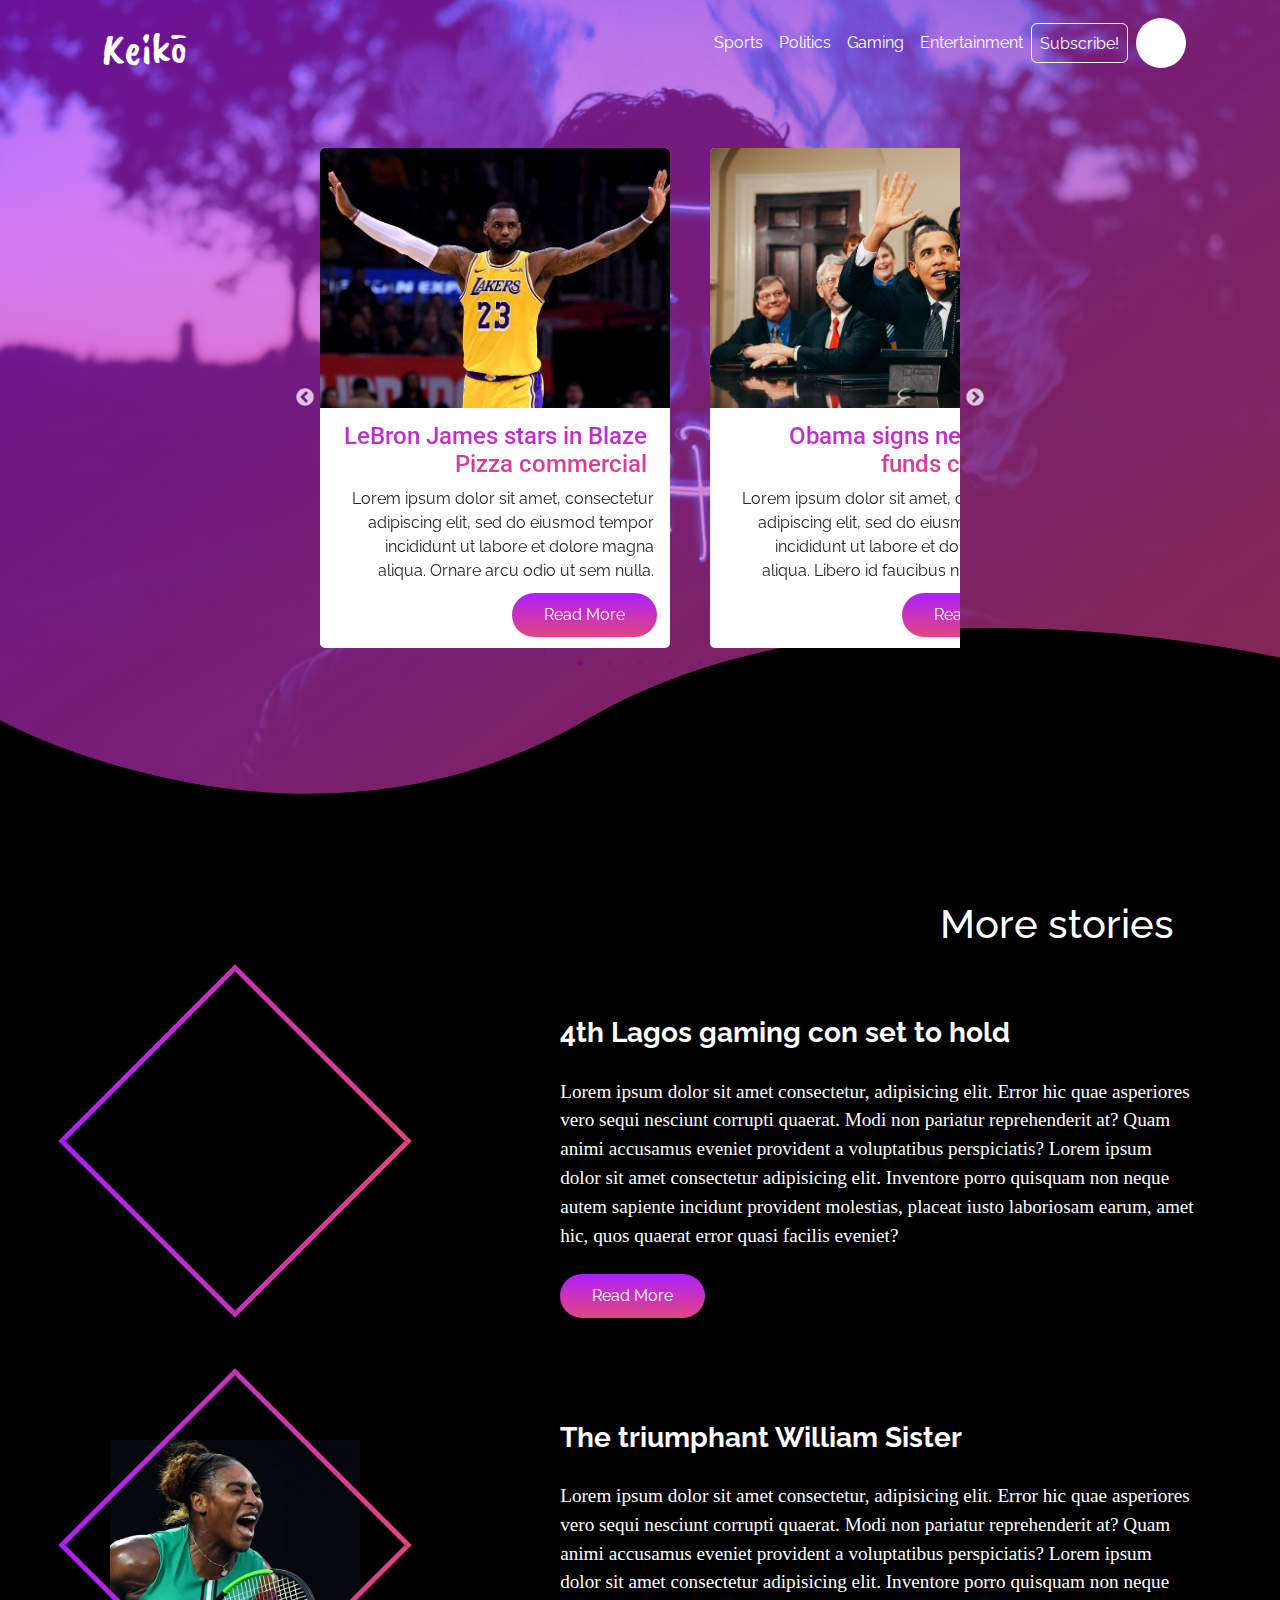
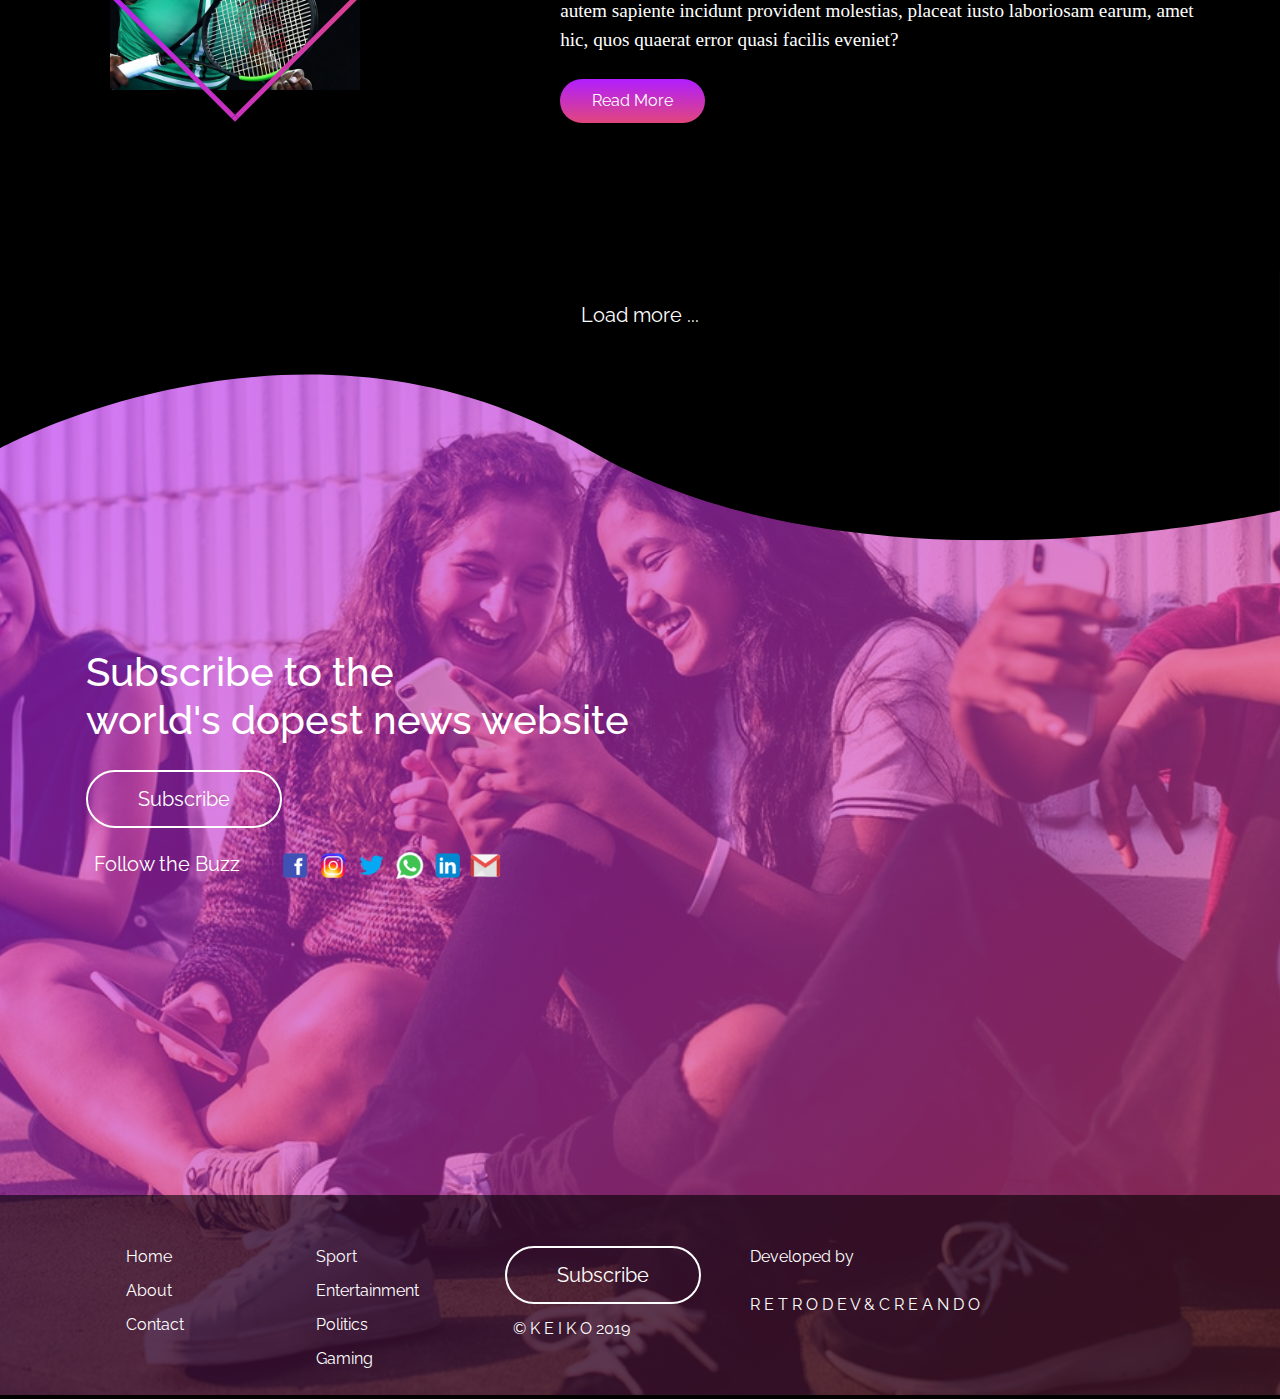
==== code/index.html @ c7085f82 "Skr new file" ====
<!DOCTYPE html>
<html lang="en">

<head>
  <meta charset="UTF-8">
  <meta name="viewport" content="width=device-width, initial-scale=1.0">
  <meta http-equiv="X-UA-Compatible" content="ie=edge">

  <link rel="stylesheet" href="bootstrap/css/bootstrap.min.css">
  <link rel="stylesheet" href="main.css">
  <!-- <link rel="stylesheet" href="https:/dnjs.cloudflare.com/ajax/libs/materialize/1.0.0/css/materialize.min.css">
 Compiled and minified JavaScript -->
  <!--<script src="https://cdnjs.cloudflare.com/ajax/libs/materialize/1.0.0/js/materialize.min.js"></script> -->
  <link rel="stylesheet" type="text/css" href="./slick/slick.css">
  <link rel="stylesheet" type="text/css" href="./slick/slick-theme.css">
  <link href="https://fonts.googleapis.com/css?family=Raleway:700&display=swap" rel="stylesheet">
  <link href="https://fonts.googleapis.com/css?family=Roboto:900&display=swap" rel="stylesheet">
  <link href="https://fonts.googleapis.com/css?family=Caveat+Brush|Raleway&display=swap" rel="stylesheet">
  <link rel="stylesheet" href="https://cdnjs.cloudflare.com/ajax/libs/animate.css/3.7.2/animate.min.css">
  <title>Document</title>
</head>

<body>
  <!-- Navigation Bar -->
  <section id="sec1">
    <div class="container">
      <nav class="navbar navbar-expand-lg navbar-light bg-transparent">
        <a class="navbar-brand startrek " href="#">Keikō</a>
        <button class="navbar-toggler" type="button" data-toggle="collapse" data-target="#navbarNavDropdown"
          aria-controls="navbarNavDropdown" aria-expanded="false" aria-label="Toggle navigation">
          <span class="navbar-toggler-icon"></span>
        </button>
        <div class="collapse navbar-collapse" id="navbarNavDropdown">
          <ul class="navbar-nav ml-auto">
            <li class="nav-item active">
              <a class="nav-link" href="#">Sports<span class="sr-only">(current)</span></a>
            </li>
            <li class="nav-item">
              <a class="nav-link" href="#">Politics</a>
            </li>
            <li class="nav-item">
              <a class="nav-link" href="#">Gaming</a>
            </li>
            <li class="nav-item">
              <a class="nav-link" href="#">Entertainment</a>
            </li>
            <li class="nav-item" id="subscribe">
              <a class="nav-link" href="#">Subscribe!</a>
            </li>
            <li>
              <button class="colorbtn"></button>
            </li>
          </ul>
        </div>
      </nav>
    </div>
    <!-- Card Slider -->
    <section class="variable slider">
      <div>
        <div class="card1 card2">
          <div class="top-img">

          </div>
          <div class="container">
            <h4 class="card-head">LeBron James stars in Blaze Pizza commercial</h4>
            <p class="card-text">
              Lorem ipsum dolor sit amet, consectetur adipiscing elit, sed do eiusmod tempor incididunt ut labore et
              dolore magna aliqua. Ornare arcu odio ut sem nulla.
            </p>
          </div>
          <a href="" class="card-btn">
            Read More
          </a>
        </div>
      </div>
      <div>
        <div class="card1 card3">
          <div class="top-img2">

          </div>
          <div class="container">
            <h4 class="card-head">Obama signs new PMA funds contract</h4>
            <p class="card-text ct2">Lorem ipsum dolor sit amet, consectetur adipiscing elit, sed do eiusmod tempor
              incididunt ut labore et dolore magna aliqua. Libero id faucibus nisl tincidunt.</p>
          </div>
          <a href="" class="card-btn">
            Read More
          </a>
        </div>
      </div>
      <div>

        <div class="card1 card4">
          <div class="top-img3">

          </div>
          <div class="container">
            <h4 class="card-head">New concert buzz from Wizkid fans</h4>
            <p class="card-text ct3">Lorem ipsum dolor sit amet, consectetur adipiscing elit, sed do eiusmod tempor
              incididunt ut labore et dolore magna aliqua. At urna condimentum mattis.</p>
          </div>
          <a href="" class="card-btn">
            Read More
          </a>
        </div>
      </div>
      <div>
        <div class="card1 card5">
          <div class="top-img4">

          </div>
          <div class="container">
            <h4 class="card-head">Impact of E-Sports on Globa Economy</h4>
            <p class="card-text ct4">Lorem ipsum dolor sit amet, consectetur adipiscing elit, sed do eiusmod tempor
              incididunt ut labore et dolore magna aliqua. Pretium viverra suspendisse potenti.</p>
          </div>
          <a href="" class="card-btn">
            Read More
          </a>
        </div>
      </div>
      <div>
        <!-- <div class="card1 card6">
          <div class="top-img5">

          </div>
          <div class="container">
            <h4 class="card-head">Archaeologists makes new shocking discovery</h4>
            <p class="card-text">Lorem ipsum dolor sit amet, consectetur adipiscing elit, sed do eiusmod tempor
              incididunt ut labore et dolore, Pretium viverra suspendisse potenti.
            </p>
          </div>
          <a href="" class="card-btn">
            Read More
          </a>
        </div> -->
      </div>

    </section>

    <!-- Graphics SVG -->
    <svg id="curvita" data-name="Layer 1" xmlns="http://www.w3.org/2000/svg" viewBox="0 0 1337.02 284.48">
      <path class="cls-1" d="M1337,46.6S895.75-55.59,613.89,110.66C317.55,285.45,0,111.76,0,
        111.76V300l1337-1.43Z" transform="translate(0 -15.52)" /></svg>
  </section>
  <section id="sec2">
    <div class="container">
      <h1 class="more">More stories</h1>
      <div class="section-content">
        <div class="row">
          <div class="col-5">
            <div class="dimage">
              <div class="stepimg1">
                <div class="step4">

                </div>
              </div>
            </div>
          </div>
          <div class="col-7 text">
            <h3 class="heading">
              <strong>
                4th Lagos gaming con set to hold
              </strong>
            </h3>
            <p class="p1">
              Lorem ipsum dolor sit amet consectetur, adipisicing elit. Error hic quae asperiores vero sequi nesciunt
              corrupti quaerat. Modi non pariatur reprehenderit at? Quam animi accusamus eveniet provident a
              voluptatibus
              perspiciatis? Lorem ipsum dolor sit amet consectetur adipisicing elit. Inventore porro quisquam non neque
              autem sapiente incidunt provident molestias, placeat iusto laboriosam earum, amet hic, quos quaerat error
              quasi facilis eveniet?
            </p>
            <a href="" class="more-btn">
              Read More
            </a>
          </div>
        </div>

        <div class="row padtop">
          <div class="col-5">
            <div class="dimage">
              <div class="stepimg">
                <div class="step4">

                </div>
              </div>
            </div>
          </div>
          <div class="col-7 text">
            <h3 class="heading heading1">
              <strong>
                The triumphant William Sister
              </strong>
            </h3>
            <p class="p2">
              Lorem ipsum dolor sit amet consectetur, adipisicing elit. Error hic quae asperiores vero sequi nesciunt
              corrupti quaerat. Modi non pariatur reprehenderit at? Quam animi accusamus eveniet provident a
              voluptatibus
              perspiciatis? Lorem ipsum dolor sit amet consectetur adipisicing elit. Inventore porro quisquam non neque
              autem sapiente incidunt provident molestias, placeat iusto laboriosam earum, amet hic, quos quaerat error
              quasi facilis eveniet?
            </p>
            <a href="" class="more-btn">
              Read More
            </a>
          </div>
        </div>
      </div>
    </div>
  </section>
  <section id="sec3">
    <div>
      <p id="svgtext">
        <a href="#" class=" loadbtn animated infinite bounce delay-2s ">
          Load more ...
        </a>
      </p>
    </div>
    <svg id="curvita1" data-name="Layer 1" xmlns="http://www.w3.org/2000/svg" viewBox="0 0 1337.02 284.48">
      <path class="cls-1" d="M1337,46.6S895.75-55.59,613.89,110.66C317.55,285.45,0,111.76,0,
      111.76V300l1337-1.43Z" transform="translate(0 -15.52)" />

    </svg>

    <div id="sec3textcont" class=" container">
      <h1 id="sec3h1">
        Subscribe to the
        <br>
        world's dopest news website
      </h1>
      <a class="nav-link1 " href="#">Subscribe</a>
      <p id="buzz">
        Follow the Buzz
        <span class="row socials">
          <span class="col-12 social-list">
            <a href="" class="foot-icons">
              <img src="icons/facebook.png" alt="">
            </a>
            <a href="" class="foot-icons">
              <img src="icons/instagram.png" alt="">
            </a>
            <a href="" class="foot-icons">
              <img src="icons/twitter.png" alt="">
            </a>
            <a href="" class="foot-icons">
              <img src="icons/whatsapp.png" alt="">
            </a>
            <a href="" class="foot-icons">
              <img src="icons/linkedin.png" alt="">
            </a>
            <a href="mailto:peletprint@gmail.com"" class=" foot-icons">
              <img src="icons/gmail.png" alt="">
            </a>
          </span>
        </span>
        </span>

      </p>
    </div>
    <div class="footer">
      <div class="container footer-cont">
        <div class="row">
          <div class="col-2">
            <ul>
              <li>Home</li>
              <li>About</li>
              <li>Contact</li>
            </ul>
          </div>
          <div class="col-2">
            <ul>
              <li>Sport</li>
              <li>Entertainment</li>
              <li>Politics</li>
              <li>Gaming</li>
            </ul>
          </div>
          <div class="col-3">
            <ul>
              <li><a class="nav-link3 " href="#">Subscribe</a></li>
              <p class="copy"> &copy; K E I K O 2019</p>
            </ul>
          </div>
          <div class="col-4">
            <p>Developed by <br> <br>
              R E T R O D E V & C R E A N D O</p>
          </div>
        </div>
      </div>
    </div>
  </section>
  <script src="app.js"></script>
  <script src="https://ajax.googleapis.com/ajax/libs/jquery/2.1.4/jquery.min.js"></script>
  <script src="bootstrap/js/bootstrap.min.js"></script>
  <script src="https://code.jquery.com/jquery-2.2.0.min.js" type="text/javascript"></script>
  <script src="./slick/slick.min.js" type="text/javascript" charset="utf-8"></script>
  <script type="text/javascript">
    $(document).on('ready', function () {
      $(".variable").slick({
        dots: true,
        infinite: true,
        variableWidth: true
      });
    });
  </script>
</body>

</html>
---- code/main.css ----
/* Global Styling */
html,
body {
    margin: 0;
    padding: 0;
}

* {
    box-sizing: border-box;
}

.container {
    padding: 2px 16px;
}


body {
    margin: 0;
    padding: 0;
    font-family: 'Raleway', sans-serif;
    background-color: #000;
    overflow-x: hidden;

}


/* Slick Css */
.slider {
    width: 50%;
    margin: 100px auto;
    z-index: 2;
}

.slick-slide {
    margin: 0px 20px;
}

.slick-slide img {
    width: 100%;
}

.slick-prev:before,
.slick-next:before {
    color: black;

}

.slick-slide {
    transition: all ease-in-out .3s;
    opacity: 1;
}

/* 
 .slick-active {
    opacity: 1;
}  */






/* Navbar */

.navbar-light .navbar-nav .nav-link {
    color: #fff;
}

.navbar-light .navbar-nav .active>.nav-link,
.navbar-light .navbar-nav .nav-link.active,
.navbar-light .navbar-nav .nav-link.show,
.navbar-light .navbar-nav .show>.nav-link {
    color: #fff;
}

.navbar-light .navbar-nav .nav-link.disabled {
    color: #fff;
}

.navbar-light .navbar-brand {
    color: #fff;
}

.navbar-nav {
    float: right;
}

.navbar-brand {
    font-family: 'Caveat Brush', cursive;
    font-size: 45px;
}

.nav-link1 {
    text-decoration: none;
    color: #fff;
    border: 2.5px solid #fff;
    padding: 15px 50px;
    border-radius: 30px;
    font-size: 20px;
}

.nav-link1:hover {
    text-decoration: none;
    color: #fff;
}



#buzz {
    color: #fff;
    font-size: 20px;
    margin-top: 35px;
    position: relative;
    left: .4em;



}

.socials {
    position: relative;
    right: 700px;
    float: right;
}

.colorbtn {
    background-color: #fff;
    height: 50px;
    width: 50px;
    text-decoration: none;
    display: inline-block;
    border: none;
    transition-duration: 0.4s;
    border-radius: 50%;
    margin-left: 15%;
    margin-top: -5px;
}

button:focus {
    outline-color: transparent;
    border: transparent;
    outline: 0px;
}

.blackBg {
    background-color: #fafafa !important;
    border: none;

}

.blackBg1 {
    background-color: #000 !important;
    border: none;

}
.whiteBg {
    background-color: #fff !important;
    border: none;

}
.whiteTextBg {
    color: #000 !important;
    border: none;
}
.blackTextBg {
    color: #000 !important;
    border: none;
}

#subscribe {
    border: 1px solid #fff;
    border-radius: 6px;
    height: 40px;
}

/* Card Styling */


.card-head {
    text-align: right;
    background: -webkit-linear-gradient(rgba(176, 30, 255), rgba(225, 70, 124));
    -webkit-background-clip: text;
    -webkit-text-fill-color: transparent;
    padding: .5em .3em 0 .3em;
    font-family: 'Roboto', sans-serif;
}

.card-btn {
    background: linear-gradient(rgba(176, 30, 255), rgba(225, 70, 124));
    border: none;
    border-radius: 40px;
    color: #fff;
    position: relative;
    left: 12em;
    top: .5em;
    text-align: center;
    text-decoration: none;
    cursor: pointer;
    padding: 10px 32px;
    display: inline-block;
    font-size: 16px;

}

.card-btn:hover {
    text-decoration: none;
    color: white;
    background: linear-gradient(rgba(225, 70, 124), rgba(176, 30, 255));

}

.card-text {
    text-align: right;
}

.variable {
    position: relative;
    top: -50px;
}

.card1 {
    width: 350px;
    height: 500px;
    background-color: #fff;
    border-radius: 5px;
}

.top-img {

    width: 350px;
    height: 260px;
    border-top-right-radius: 5px;
    border-top-left-radius: 5px;
    background-image: url("images/Lebron.jpg");
    background-repeat: no-repeat;
    background-position: center;
    background-size: cover;


}


.top-img2 {

    width: 350px;
    height: 260px;
    border-top-right-radius: 5px;

    border-top-left-radius: 5px;
    background-image: url("images/obama.jpg");
    background-repeat: no-repeat;
    background-position: center;
    background-size: cover;


}

.top-img3 {

    width: 350px;
    height: 260px;
    border-top-right-radius: 5px;
    border-top-left-radius: 5px;
    background-image: url("images/Wizkid.jpg");
    background-repeat: no-repeat;
    background-position: center;
    background-size: cover;


}

.top-img4 {

    width: 350px;
    height: 260px;
    border-top-right-radius: 5px;
    border-top-left-radius: 5px;
    background-image: url("images/gaming.jpg");
    background-repeat: no-repeat;
    background-position: center;
    background-size: cover;


}

.top-img5 {

    width: 350px;
    height: 260px;
    border-top-right-radius: 5px;
    border-top-left-radius: 5px;
    background-image: url("images/history.jpg");
    background-repeat: no-repeat;
    background-position: center;
    background-size: cover;


}



/* SVG Styling */
#sec1 {
    position: relative;
    margin: 0;
    padding: 0;
    background-image: linear-gradient(to right bottom, rgba(176, 30, 255, 0.60), rgba(225, 70, 124, 0.60)), url(images/skrr.jpg.jpg);
    background-position: center;
    background-repeat: no-repeat;
    background-size: cover;
    width: 100%;
    height: 100vh;

}

#sec3 {
    position: relative;
    bottom: -700px;
    margin: 0;
    padding: 0;
    background-image: linear-gradient(to right bottom, rgba(176, 30, 255, 0.60), rgba(225, 70, 124, 0.60)), url(images/folks.jpg);
    background-position: center;
    background-repeat: no-repeat;
    background-size: cover;
    width: 100%;
    height: 125vh;

}

#sec2 {
    height: 30vh;
    width: 100%;
    background-color: #000;
    margin: 0;
    padding: 0;
    position: relative;
    bottom: 2px;
}

.btn-primary {
    background-image: linear-gradient(to right bottom, rgba(176, 30, 255, 0.60), rgba(225, 70, 124, 0.60));
    border: none;
    border-radius: 20;
}


#curvita {
    position: absolute;
    bottom: 0;
    width: 100%;
    z-index: 1;
    transition-duration: 0.4s;


}

#curvita1 {
    position: absolute;
    width: 100%;
    z-index: 1;
    transform: rotate(-180deg) scaleX(-1);
    top: -2px;
}

#svgtext {
    color: #fff;
    position: relative;
    z-index: 2;
    text-align: center;
    font-size: 20px;
    padding-top: 30px;

}


#curvita path {

    fill: #000;
    transition-duration: 0.4s;

}

.blackfill{
    fill: #fff !important;
}

#curvita1 path {

    fill: #000;
    transition-duration: 0.4s;

}

/* Diamond Styling */
.dimage {
    position: relative;
    left: 1.5em;
}

.step4 {
    width: 250px;
    height: 250px;
    background-color: #000;
    margin-top: 100px;
    background: none;
    margin: 100px auto;
    border: 5px solid;
    border-image-source: linear-gradient(45deg, rgba(176, 30, 255), rgba(225, 70, 124));
    border-image-slice: 1;
    border-radius: 20%;
    overflow: hidden;
    transform: rotate(45deg);
    z-index: 1;
    position: absolute;
    margin-top: -20px;

}

.stepimg {
    width: 250px;
    height: 250px;
    background-image: url("images/serena-williams-viral-nike-ad-today-main-190225-02_d4391c13b6af839126ddb2b9af37421b.jpg");
    background-repeat: no-repeat;
    background-position: center;
    background-size: cover;
}

.stepimg1 {
    width: 250px;
    height: 250px;
    background-image: url("images/lagos-con.jpg");
    background-repeat: no-repeat;
    background-position: center;
    background-size: cover;
}


.section-content {
    position: relative;
    top: 5em;
}

.text {
    color: #fff;
    font-family: serif;
    font-size: 1.2em;
}

.more {
    color: #fff;
    font-family: 'Raleway', sans-serif;
    text-align: right;
    position: relative;
    left: -20px;
}

.heading {
    font-family: 'Raleway', sans-serif;
    position: relative;
    bottom: .7em;
}

.more-btn {
    background: linear-gradient(rgba(176, 30, 255), rgba(225, 70, 124));
    border: none;
    border-radius: 40px;
    color: #fff;
    position: relative;
    left: 0;
    top: .5em;
    text-align: center;
    text-decoration: none;
    cursor: pointer;
    padding: 10px 32px;
    display: inline-block;
    font-size: 16px;
    font-family: 'Raleway', sans-serif;
    transition-duration: 10s;

}

.more-btn:hover {
    text-decoration: none;
    color: white;
    background: linear-gradient(rgba(225, 70, 124), rgba(176, 30, 255));

}

.padtop {
    position: relative;
    top: 130px;
}

.loadbtn {
    text-decoration: none;
    color: #fff;
    position: relative;
    z-index: 2;
    text-align: center;
    font-size: 20px;

}

.loadbtn:hover {
    text-decoration: none;
    color: #fff;
}

#sec3h1 {
    margin-bottom: 40px;
    color: #fff;
}

#sec3textcont {

    position: relative;
    bottom: -300px;
}


.footer {
    width: 100%;
    height: 200px;
    background-color: rgba(0, 0, 0, 0.6);
    position: absolute;
    bottom: 0;
    color: #ffffff;
    font-family: 'Raleway', sans-serif;

}

.footer-cont {
    position: relative;
    top: 3em;
}

.col-2 ul li {
    padding-bottom: 10px;
    list-style-type: none;
}

.col-3 ul li {
    padding-bottom: 10px;
    list-style-type: none;
}

.col-4 ul li {
    padding-bottom: 10px;
    list-style-type: none;
}

.nav-link3 {
    text-decoration: none;
    color: #fff;
    border: 2.5px solid #fff;
    padding: 15px 50px;
    border-radius: 30px;
    font-size: 20px;
    position: relative;
    top: 15px;
}

.copy {
    padding-top: 2em;
    padding-left: .5em;
}


/*Media Queries */

@media only screen and (max-width: 600px) {


    .slick-arrow,
    .slick-next:before {
        display: none;
    }

    .slick-arrow,
    .slick-prev:before {
        display: none;
    }
}
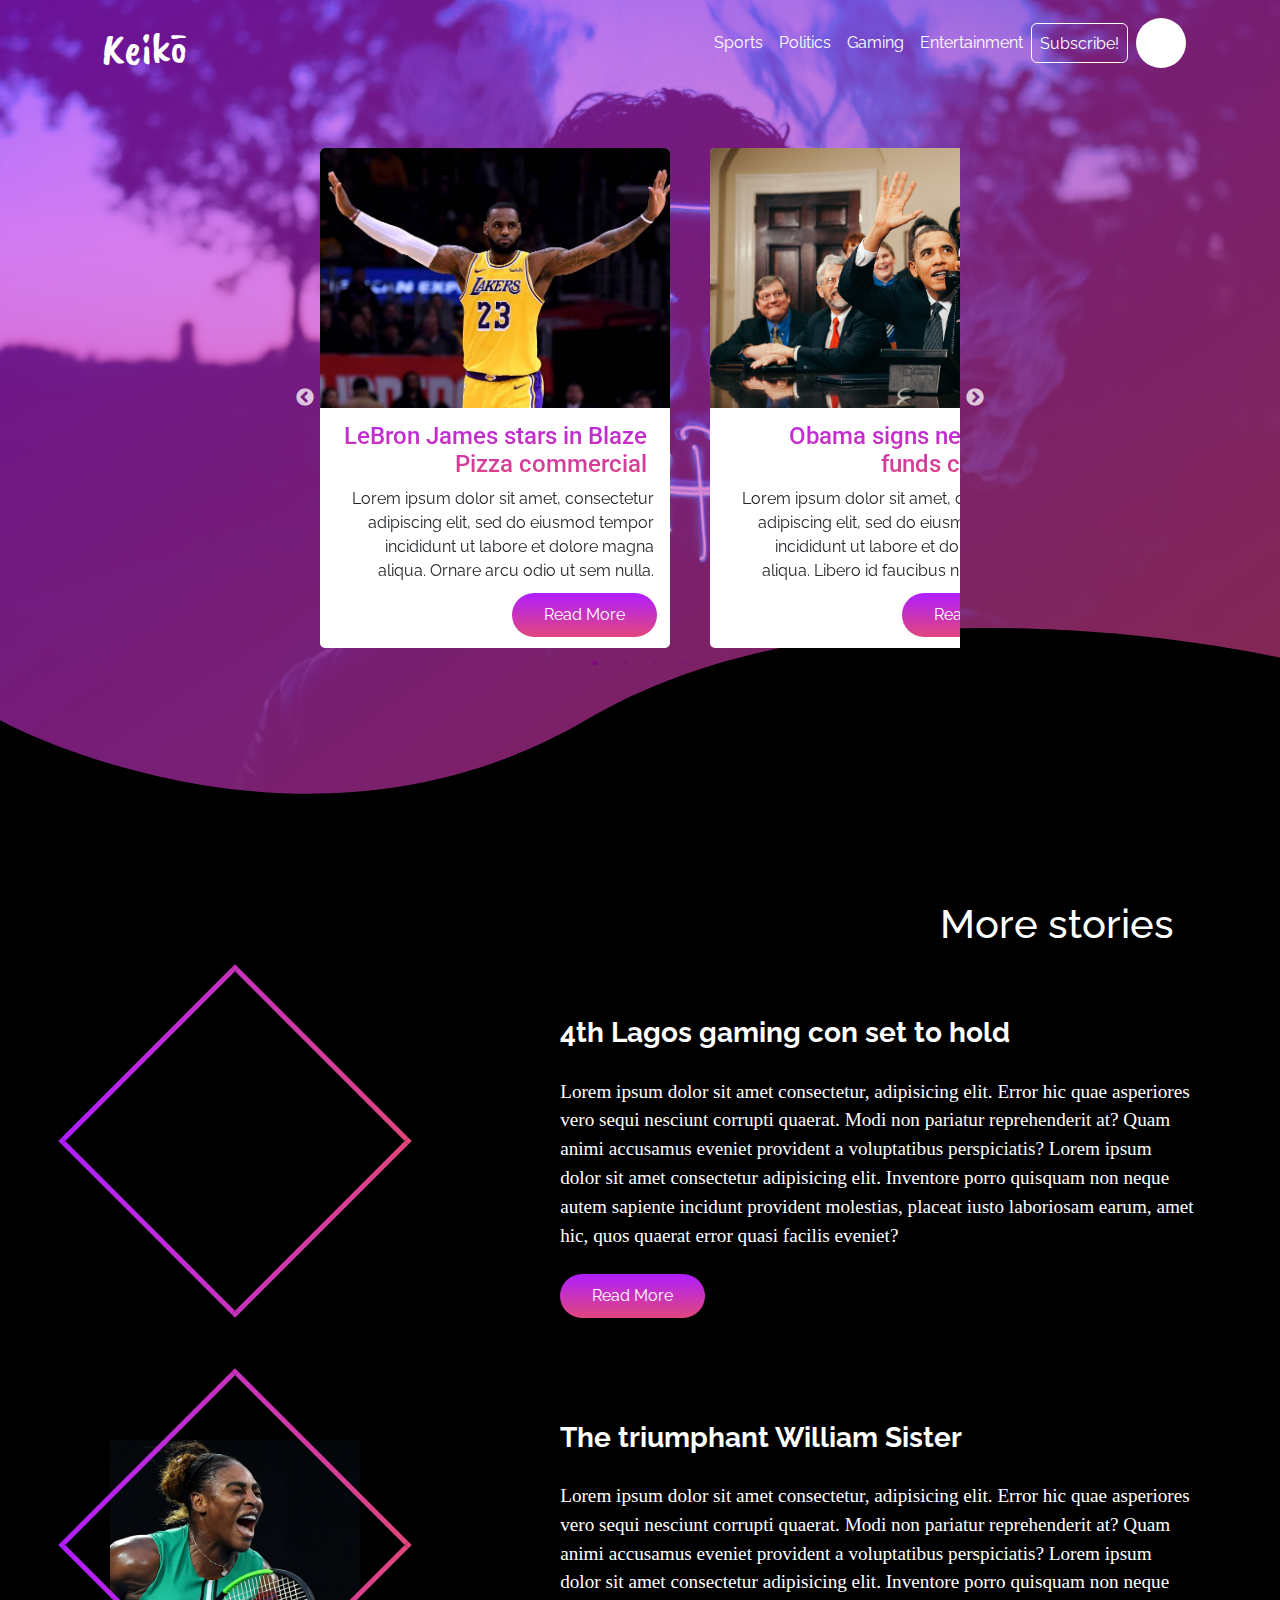
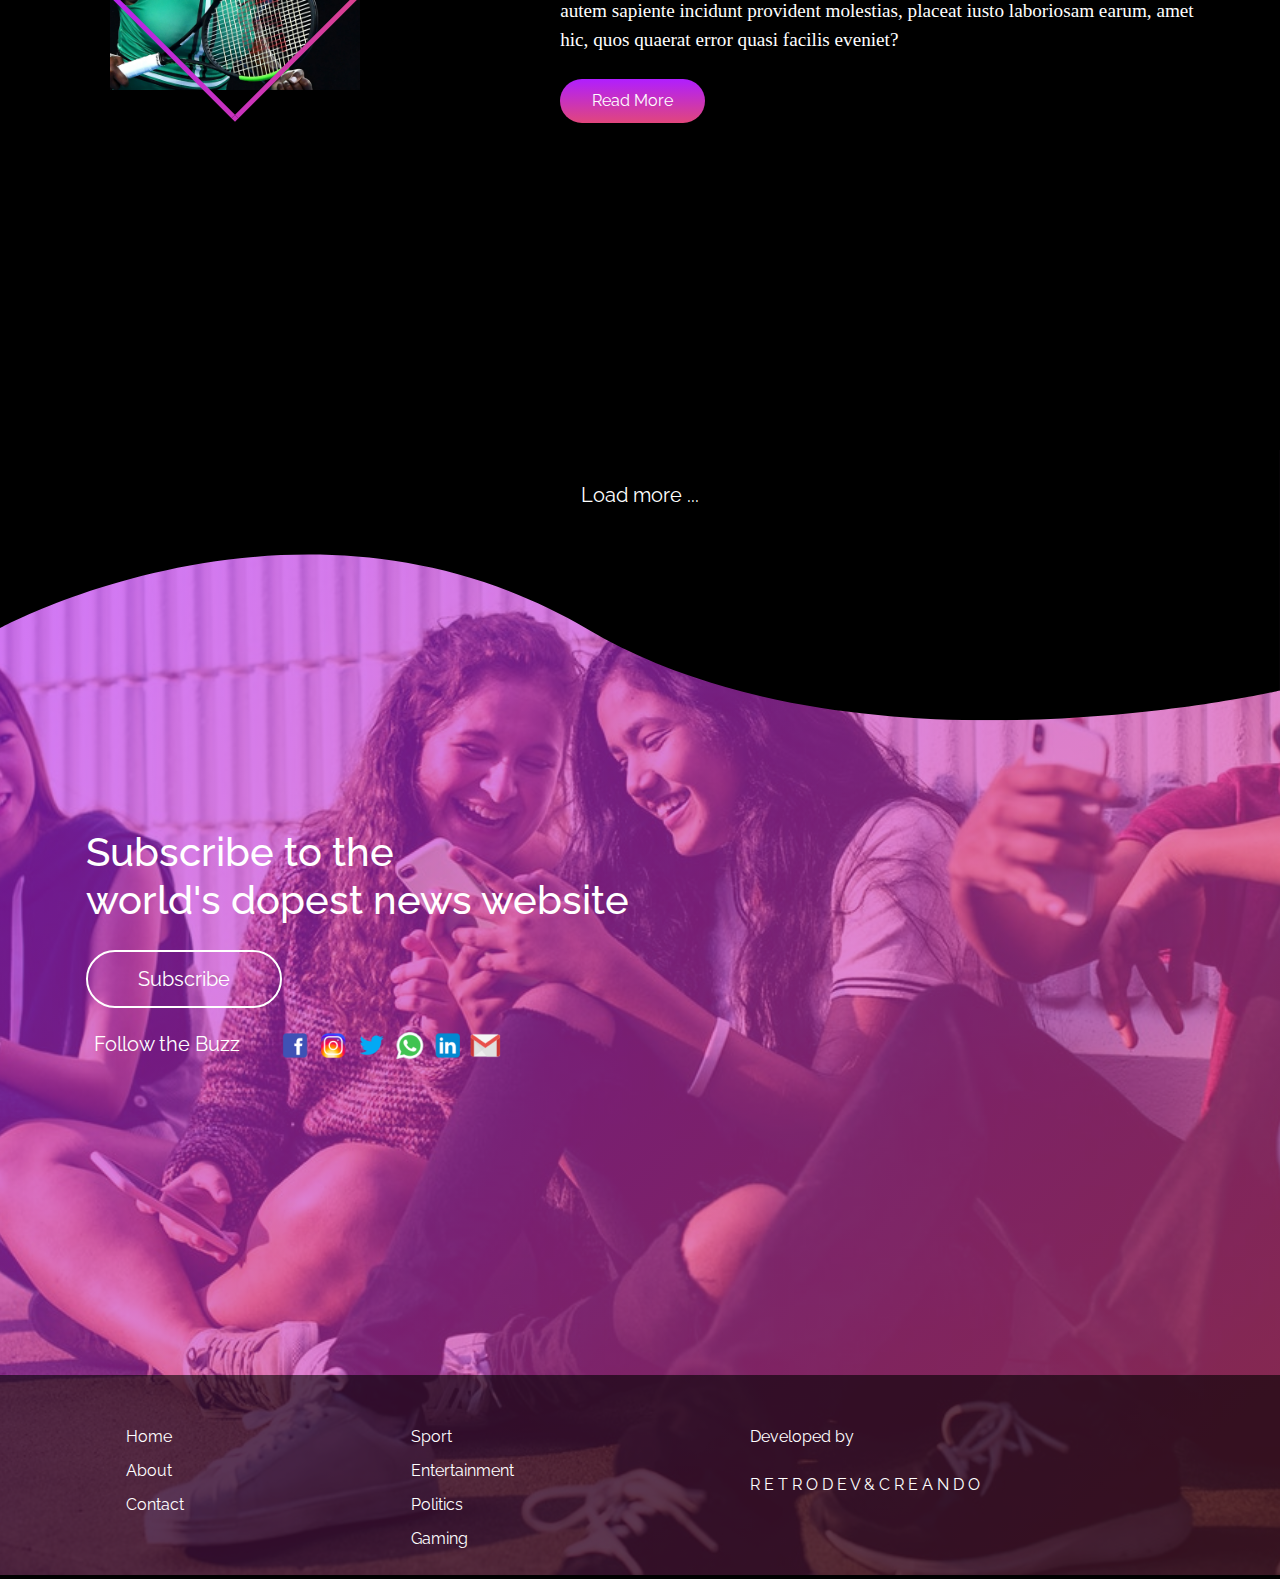
==== commit dc28dc7f: "Check this out" ====
--- a/code/index.html
+++ b/code/index.html
@@ -24,7 +24,7 @@
   <!-- Navigation Bar -->
   <section id="sec1">
     <div class="container">
-      <nav class="navbar navbar-expand-lg navbar-light bg-transparent">
+      <nav class="navbar navbar-expand-lg navbar-light bg-transparent ">
         <a class="navbar-brand startrek " href="#">Keikō</a>
         <button class="navbar-toggler" type="button" data-toggle="collapse" data-target="#navbarNavDropdown"
           aria-controls="navbarNavDropdown" aria-expanded="false" aria-label="Toggle navigation">
@@ -44,7 +44,7 @@
             <li class="nav-item">
               <a class="nav-link" href="#">Entertainment</a>
             </li>
-            <li class="nav-item" id="subscribe">
+            <li class="nav-item nav-item1" id="subscribe">
               <a class="nav-link" href="#">Subscribe!</a>
             </li>
             <li>
@@ -119,22 +119,8 @@
           </a>
         </div>
       </div>
-      <div>
-        <!-- <div class="card1 card6">
-          <div class="top-img5">
-
-          </div>
-          <div class="container">
-            <h4 class="card-head">Archaeologists makes new shocking discovery</h4>
-            <p class="card-text">Lorem ipsum dolor sit amet, consectetur adipiscing elit, sed do eiusmod tempor
-              incididunt ut labore et dolore, Pretium viverra suspendisse potenti.
-            </p>
-          </div>
-          <a href="" class="card-btn">
-            Read More
-          </a>
-        </div> -->
-      </div>
+
+
 
     </section>
 
@@ -147,7 +133,7 @@
     <div class="container">
       <h1 class="more">More stories</h1>
       <div class="section-content">
-        <div class="row">
+        <div class="row row1">
           <div class="col-5">
             <div class="dimage">
               <div class="stepimg1">
@@ -177,7 +163,7 @@
           </div>
         </div>
 
-        <div class="row padtop">
+        <div class="row row1 padtop">
           <div class="col-5">
             <div class="dimage">
               <div class="stepimg">
@@ -261,14 +247,14 @@
     <div class="footer">
       <div class="container footer-cont">
         <div class="row">
-          <div class="col-2">
+          <div class="col-3">
             <ul>
               <li>Home</li>
               <li>About</li>
               <li>Contact</li>
             </ul>
           </div>
-          <div class="col-2">
+          <div class="col-4">
             <ul>
               <li>Sport</li>
               <li>Entertainment</li>
@@ -276,13 +262,12 @@
               <li>Gaming</li>
             </ul>
           </div>
-          <div class="col-3">
+          <!-- <div class="col-3">
             <ul>
-              <li><a class="nav-link3 " href="#">Subscribe</a></li>
               <p class="copy"> &copy; K E I K O 2019</p>
             </ul>
-          </div>
-          <div class="col-4">
+          </div> -->
+          <div class="col-5 col-55">
             <p>Developed by <br> <br>
               R E T R O D E V & C R E A N D O</p>
           </div>
--- a/code/main.css
+++ b/code/main.css
@@ -133,9 +133,16 @@
     transition-duration: 0.4s;
     border-radius: 50%;
     margin-left: 15%;
-    margin-top: -5px;
-}
-
+    margin-top: -5px !important;
+}
+
+.borderTop{
+    margin-top: 7px;
+}
+
+.nav-item1{
+    margin-bottom: 10px;
+}
 button:focus {
     outline-color: transparent;
     border: transparent;
@@ -216,7 +223,9 @@
 .variable {
     position: relative;
     top: -50px;
-}
+    padding: 0px !important;
+}
+
 
 .card1 {
     width: 350px;
@@ -328,7 +337,7 @@
 }
 
 #sec2 {
-    height: 30vh;
+    height: 50vh;
     width: 100%;
     background-color: #000;
     margin: 0;
@@ -336,7 +345,9 @@
     position: relative;
     bottom: 2px;
 }
-
+.row{
+    display: flex;
+}
 .btn-primary {
     background-image: linear-gradient(to right bottom, rgba(176, 30, 255, 0.60), rgba(225, 70, 124, 0.60));
     border: none;
@@ -567,7 +578,6 @@
 
 
 /*Media Queries */
-
 @media only screen and (max-width: 600px) {
 
 
@@ -580,4 +590,151 @@
     .slick-prev:before {
         display: none;
     }
-}+
+
+.slick-slide{
+    display: none;
+}
+#sec2 {
+    height: 100vh;
+}
+#sec3{
+    bottom: -850px;
+    height: 80vh;
+}
+.top-img {
+    width: 280px;
+    height: 220px;
+}
+#svgtext{
+    padding-top: 0px;
+}
+
+#sec3textcont {
+    position: relative;
+    bottom: -100px;
+}
+.top-img2 {
+    width: 280px;
+    height: 220px;
+}
+
+.top-img3 {
+    width: 280px;
+    height: 220px;
+}
+
+.top-img4 {
+    width: 280px;
+    height: 220px;
+}
+
+.top-img5 {
+    width: 280px;
+    height: 220px;
+}
+
+.card1 {
+    width: 280px;
+    height: 450px;
+}
+
+.slider {
+    width: 70%;
+    margin: 50px auto;
+}
+
+.h4,
+h4 {
+    font-size: 1.27rem;
+}
+
+.card-text {
+    text-align: right;
+    font-size: 14.5px;
+}
+
+.card-btn{
+    left: 8em;
+}
+
+.navbar-toggler{
+    border: none;
+}
+
+
+.nav-link{
+    text-align: center;
+}
+
+body{
+overflow-x: hidden;
+}
+
+#sec1{
+    height: 70vh;
+}
+.row1{
+    flex-direction: column;
+    text-align: center;
+    margin: 5%;
+}
+
+.stepimg1 {
+    width: 200px;
+    height: 200px;
+}
+.stepimg {
+    width: 200px;
+    height: 200px;
+}
+
+.step4 {
+    width: 200px;
+    height: 200px;
+}   
+
+.col-5{
+    margin-bottom: 45px;
+    margin-left: 1.3em;
+}
+.col-5 {
+    margin-bottom: 45px;
+    margin-left: 1.3em;
+    max-width: 35%;
+}
+
+.col-55{
+    padding-left: 0;
+    margin-left: 4px;
+    float: right;
+}
+.col-3 {
+    padding-left: 0;
+}
+.col-4 {
+    -ms-flex: 0 0 33.333333%;
+    flex: 0 0 33.333333%;
+    max-width: 33.333333%;
+    text-align: left;
+    padding: 0;
+}
+.col-7{
+    max-width: 100%;
+}
+
+.text{
+    font-size: 1.1em;
+}
+
+.footer {
+    width: 100%;
+    height: 500px;
+    background-color: rgba(0, 0, 0, 0.6);
+    position: relative;
+    bottom: -78px;
+    color: #ffffff;
+    font-family: 'Raleway', sans-serif;
+}
+
+}
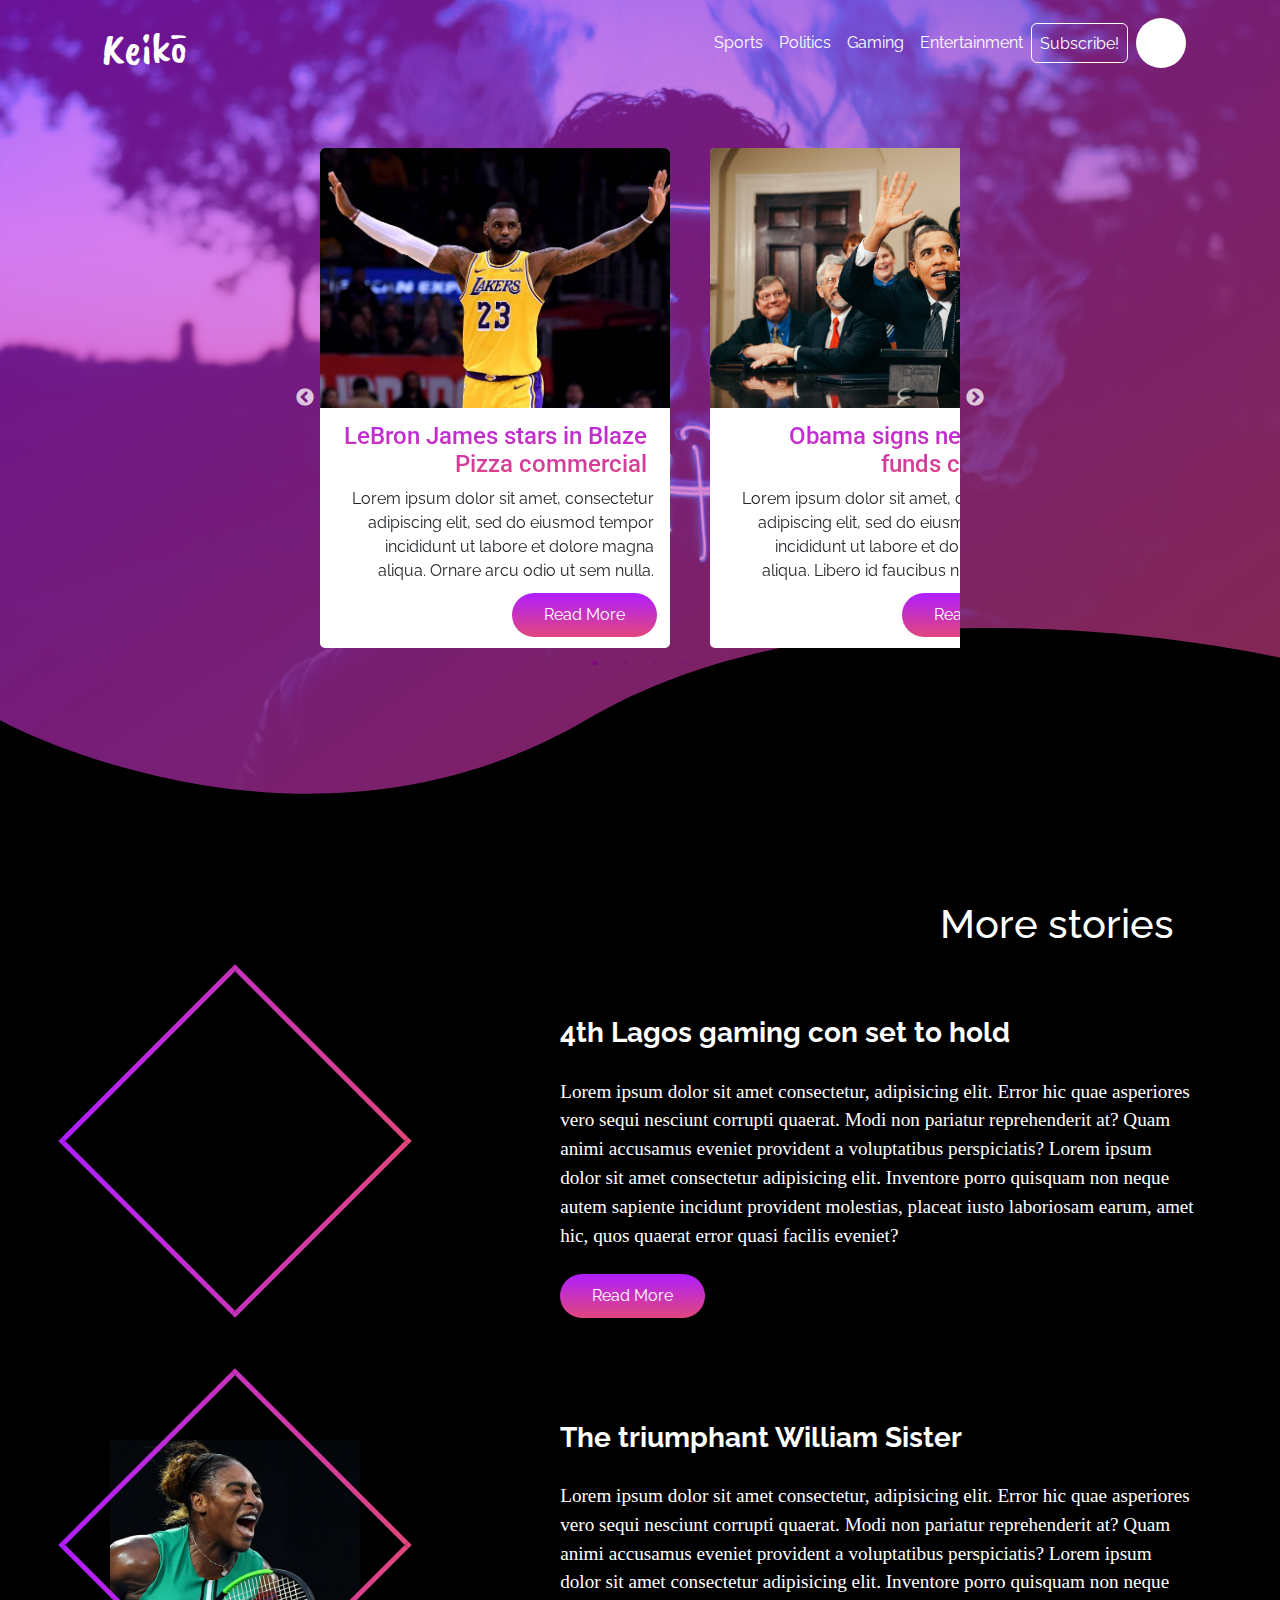
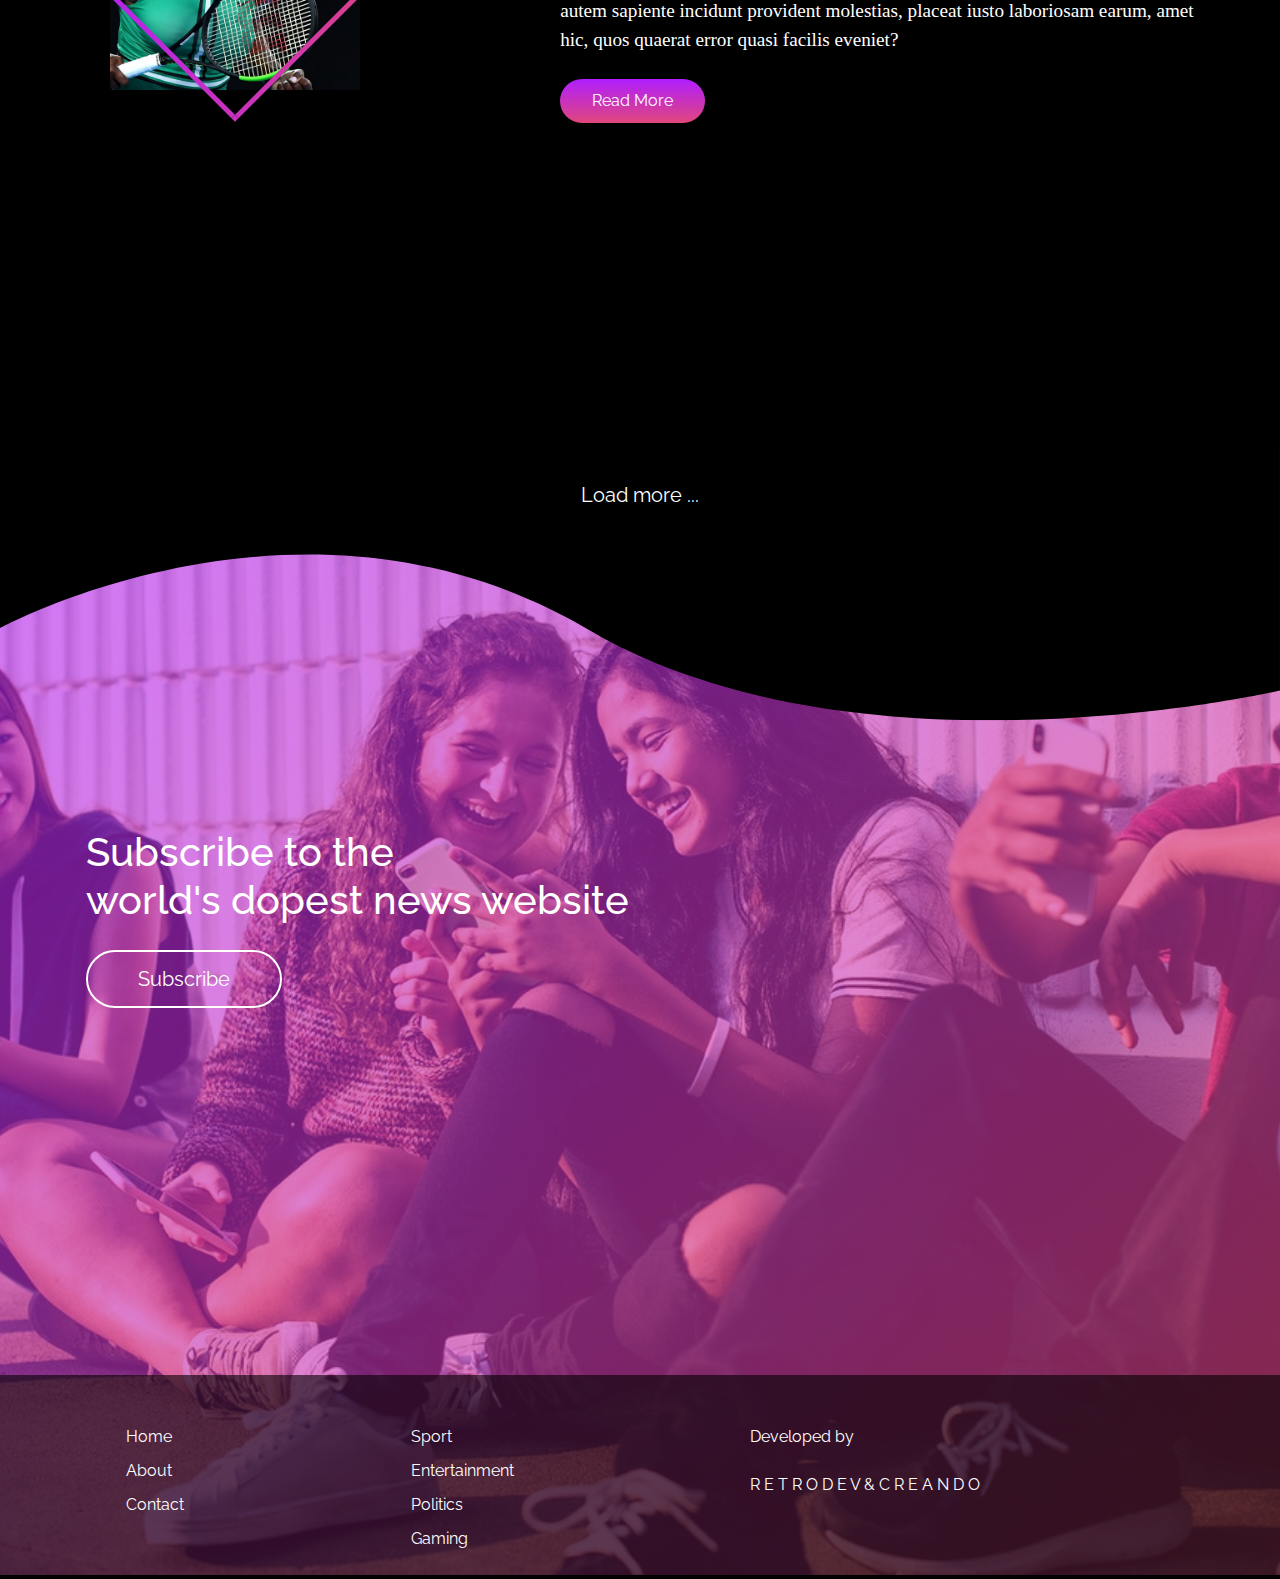
==== commit 4749cf4b: "Now Responsive" ====
--- a/code/index.html
+++ b/code/index.html
@@ -216,7 +216,7 @@
         world's dopest news website
       </h1>
       <a class="nav-link1 " href="#">Subscribe</a>
-      <p id="buzz">
+      <!-- <p id="buzz">
         Follow the Buzz
         <span class="row socials">
           <span class="col-12 social-list">
@@ -242,7 +242,7 @@
         </span>
         </span>
 
-      </p>
+      </p> -->
     </div>
     <div class="footer">
       <div class="container footer-cont">
--- a/code/main.css
+++ b/code/main.css
@@ -596,7 +596,7 @@
     display: none;
 }
 #sec2 {
-    height: 100vh;
+    height: 120vh;
 }
 #sec3{
     bottom: -850px;
@@ -607,7 +607,7 @@
     height: 220px;
 }
 #svgtext{
-    padding-top: 0px;
+    padding-top: 7px;
 }
 
 #sec3textcont {
@@ -729,12 +729,14 @@
 
 .footer {
     width: 100%;
-    height: 500px;
     background-color: rgba(0, 0, 0, 0.6);
     position: relative;
-    bottom: -78px;
+    bottom: -119px;
     color: #ffffff;
     font-family: 'Raleway', sans-serif;
 }
-
-}
+.more{
+    top: 45px;
+}
+
+}
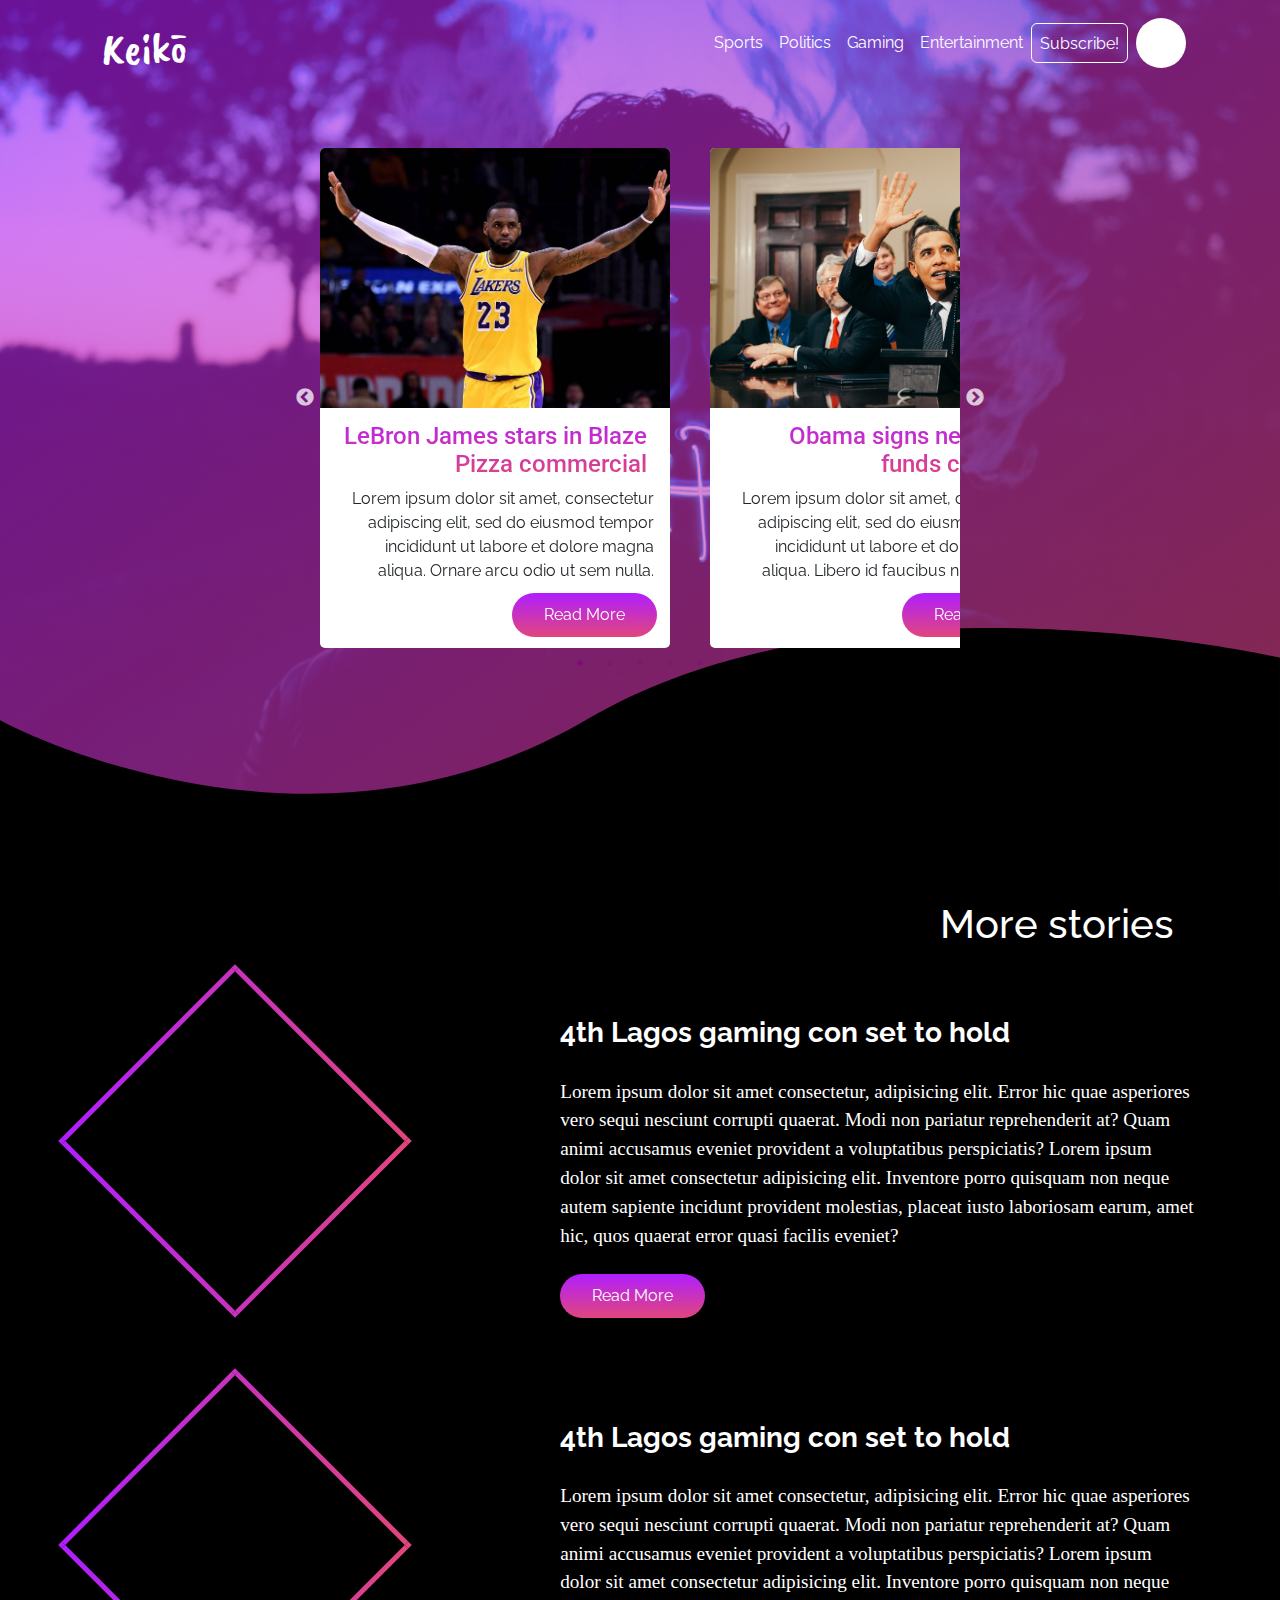
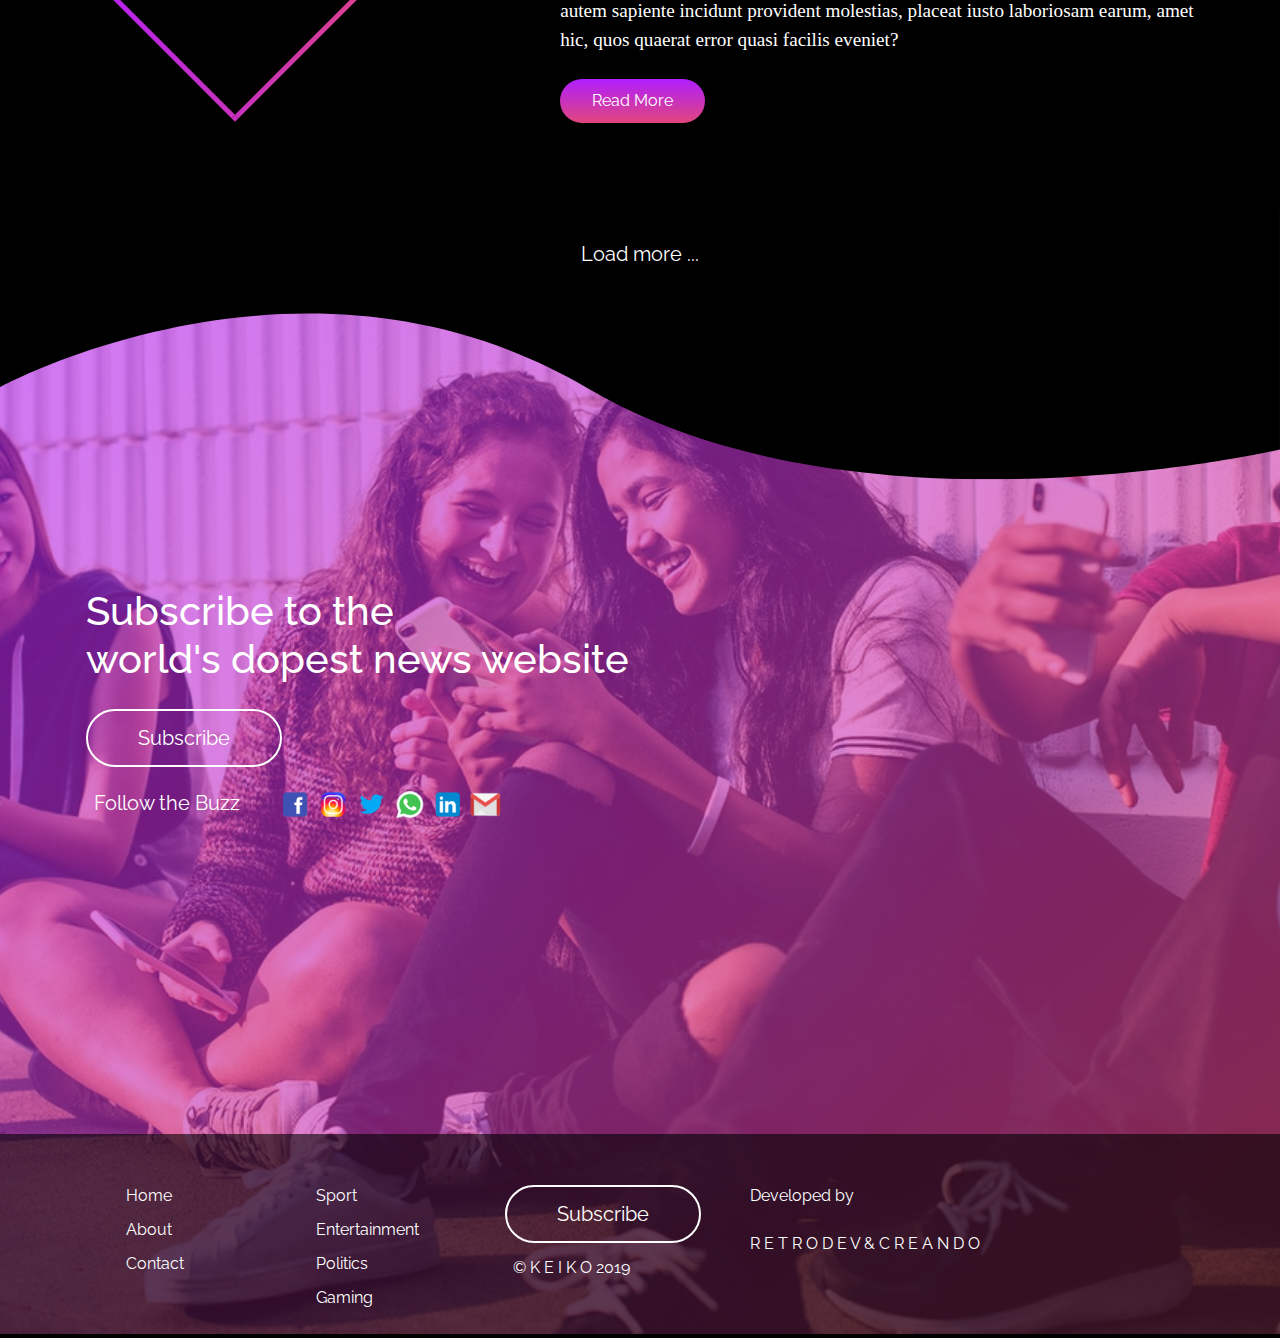
==== commit 4e8d496e: "Add files via upload" ====
--- a/code/index.html
+++ b/code/index.html
@@ -1,294 +1,340 @@
-<!DOCTYPE html>
-<html lang="en">
-
-<head>
-  <meta charset="UTF-8">
-  <meta name="viewport" content="width=device-width, initial-scale=1.0">
-  <meta http-equiv="X-UA-Compatible" content="ie=edge">
-
-  <link rel="stylesheet" href="bootstrap/css/bootstrap.min.css">
-  <link rel="stylesheet" href="main.css">
-  <!-- <link rel="stylesheet" href="https:/dnjs.cloudflare.com/ajax/libs/materialize/1.0.0/css/materialize.min.css">
- Compiled and minified JavaScript -->
-  <!--<script src="https://cdnjs.cloudflare.com/ajax/libs/materialize/1.0.0/js/materialize.min.js"></script> -->
-  <link rel="stylesheet" type="text/css" href="./slick/slick.css">
-  <link rel="stylesheet" type="text/css" href="./slick/slick-theme.css">
-  <link href="https://fonts.googleapis.com/css?family=Raleway:700&display=swap" rel="stylesheet">
-  <link href="https://fonts.googleapis.com/css?family=Roboto:900&display=swap" rel="stylesheet">
-  <link href="https://fonts.googleapis.com/css?family=Caveat+Brush|Raleway&display=swap" rel="stylesheet">
-  <link rel="stylesheet" href="https://cdnjs.cloudflare.com/ajax/libs/animate.css/3.7.2/animate.min.css">
-  <title>Document</title>
-</head>
-
-<body>
-  <!-- Navigation Bar -->
-  <section id="sec1">
-    <div class="container">
-      <nav class="navbar navbar-expand-lg navbar-light bg-transparent ">
-        <a class="navbar-brand startrek " href="#">Keikō</a>
-        <button class="navbar-toggler" type="button" data-toggle="collapse" data-target="#navbarNavDropdown"
-          aria-controls="navbarNavDropdown" aria-expanded="false" aria-label="Toggle navigation">
-          <span class="navbar-toggler-icon"></span>
-        </button>
-        <div class="collapse navbar-collapse" id="navbarNavDropdown">
-          <ul class="navbar-nav ml-auto">
-            <li class="nav-item active">
-              <a class="nav-link" href="#">Sports<span class="sr-only">(current)</span></a>
-            </li>
-            <li class="nav-item">
-              <a class="nav-link" href="#">Politics</a>
-            </li>
-            <li class="nav-item">
-              <a class="nav-link" href="#">Gaming</a>
-            </li>
-            <li class="nav-item">
-              <a class="nav-link" href="#">Entertainment</a>
-            </li>
-            <li class="nav-item nav-item1" id="subscribe">
-              <a class="nav-link" href="#">Subscribe!</a>
-            </li>
-            <li>
-              <button class="colorbtn"></button>
-            </li>
-          </ul>
-        </div>
-      </nav>
-    </div>
-    <!-- Card Slider -->
-    <section class="variable slider">
-      <div>
-        <div class="card1 card2">
-          <div class="top-img">
-
-          </div>
-          <div class="container">
-            <h4 class="card-head">LeBron James stars in Blaze Pizza commercial</h4>
-            <p class="card-text">
-              Lorem ipsum dolor sit amet, consectetur adipiscing elit, sed do eiusmod tempor incididunt ut labore et
-              dolore magna aliqua. Ornare arcu odio ut sem nulla.
-            </p>
-          </div>
-          <a href="" class="card-btn">
-            Read More
-          </a>
-        </div>
-      </div>
-      <div>
-        <div class="card1 card3">
-          <div class="top-img2">
-
-          </div>
-          <div class="container">
-            <h4 class="card-head">Obama signs new PMA funds contract</h4>
-            <p class="card-text ct2">Lorem ipsum dolor sit amet, consectetur adipiscing elit, sed do eiusmod tempor
-              incididunt ut labore et dolore magna aliqua. Libero id faucibus nisl tincidunt.</p>
-          </div>
-          <a href="" class="card-btn">
-            Read More
-          </a>
-        </div>
-      </div>
-      <div>
-
-        <div class="card1 card4">
-          <div class="top-img3">
-
-          </div>
-          <div class="container">
-            <h4 class="card-head">New concert buzz from Wizkid fans</h4>
-            <p class="card-text ct3">Lorem ipsum dolor sit amet, consectetur adipiscing elit, sed do eiusmod tempor
-              incididunt ut labore et dolore magna aliqua. At urna condimentum mattis.</p>
-          </div>
-          <a href="" class="card-btn">
-            Read More
-          </a>
-        </div>
-      </div>
-      <div>
-        <div class="card1 card5">
-          <div class="top-img4">
-
-          </div>
-          <div class="container">
-            <h4 class="card-head">Impact of E-Sports on Globa Economy</h4>
-            <p class="card-text ct4">Lorem ipsum dolor sit amet, consectetur adipiscing elit, sed do eiusmod tempor
-              incididunt ut labore et dolore magna aliqua. Pretium viverra suspendisse potenti.</p>
-          </div>
-          <a href="" class="card-btn">
-            Read More
-          </a>
-        </div>
-      </div>
-
-
-
-    </section>
-
-    <!-- Graphics SVG -->
-    <svg id="curvita" data-name="Layer 1" xmlns="http://www.w3.org/2000/svg" viewBox="0 0 1337.02 284.48">
-      <path class="cls-1" d="M1337,46.6S895.75-55.59,613.89,110.66C317.55,285.45,0,111.76,0,
-        111.76V300l1337-1.43Z" transform="translate(0 -15.52)" /></svg>
-  </section>
-  <section id="sec2">
-    <div class="container">
-      <h1 class="more">More stories</h1>
-      <div class="section-content">
-        <div class="row row1">
-          <div class="col-5">
-            <div class="dimage">
-              <div class="stepimg1">
-                <div class="step4">
-
-                </div>
-              </div>
-            </div>
-          </div>
-          <div class="col-7 text">
-            <h3 class="heading">
-              <strong>
-                4th Lagos gaming con set to hold
-              </strong>
-            </h3>
-            <p class="p1">
-              Lorem ipsum dolor sit amet consectetur, adipisicing elit. Error hic quae asperiores vero sequi nesciunt
-              corrupti quaerat. Modi non pariatur reprehenderit at? Quam animi accusamus eveniet provident a
-              voluptatibus
-              perspiciatis? Lorem ipsum dolor sit amet consectetur adipisicing elit. Inventore porro quisquam non neque
-              autem sapiente incidunt provident molestias, placeat iusto laboriosam earum, amet hic, quos quaerat error
-              quasi facilis eveniet?
-            </p>
-            <a href="" class="more-btn">
-              Read More
-            </a>
-          </div>
-        </div>
-
-        <div class="row row1 padtop">
-          <div class="col-5">
-            <div class="dimage">
-              <div class="stepimg">
-                <div class="step4">
-
-                </div>
-              </div>
-            </div>
-          </div>
-          <div class="col-7 text">
-            <h3 class="heading heading1">
-              <strong>
-                The triumphant William Sister
-              </strong>
-            </h3>
-            <p class="p2">
-              Lorem ipsum dolor sit amet consectetur, adipisicing elit. Error hic quae asperiores vero sequi nesciunt
-              corrupti quaerat. Modi non pariatur reprehenderit at? Quam animi accusamus eveniet provident a
-              voluptatibus
-              perspiciatis? Lorem ipsum dolor sit amet consectetur adipisicing elit. Inventore porro quisquam non neque
-              autem sapiente incidunt provident molestias, placeat iusto laboriosam earum, amet hic, quos quaerat error
-              quasi facilis eveniet?
-            </p>
-            <a href="" class="more-btn">
-              Read More
-            </a>
-          </div>
-        </div>
-      </div>
-    </div>
-  </section>
-  <section id="sec3">
-    <div>
-      <p id="svgtext">
-        <a href="#" class=" loadbtn animated infinite bounce delay-2s ">
-          Load more ...
-        </a>
-      </p>
-    </div>
-    <svg id="curvita1" data-name="Layer 1" xmlns="http://www.w3.org/2000/svg" viewBox="0 0 1337.02 284.48">
-      <path class="cls-1" d="M1337,46.6S895.75-55.59,613.89,110.66C317.55,285.45,0,111.76,0,
-      111.76V300l1337-1.43Z" transform="translate(0 -15.52)" />
-
-    </svg>
-
-    <div id="sec3textcont" class=" container">
-      <h1 id="sec3h1">
-        Subscribe to the
-        <br>
-        world's dopest news website
-      </h1>
-      <a class="nav-link1 " href="#">Subscribe</a>
-      <!-- <p id="buzz">
-        Follow the Buzz
-        <span class="row socials">
-          <span class="col-12 social-list">
-            <a href="" class="foot-icons">
-              <img src="icons/facebook.png" alt="">
-            </a>
-            <a href="" class="foot-icons">
-              <img src="icons/instagram.png" alt="">
-            </a>
-            <a href="" class="foot-icons">
-              <img src="icons/twitter.png" alt="">
-            </a>
-            <a href="" class="foot-icons">
-              <img src="icons/whatsapp.png" alt="">
-            </a>
-            <a href="" class="foot-icons">
-              <img src="icons/linkedin.png" alt="">
-            </a>
-            <a href="mailto:peletprint@gmail.com"" class=" foot-icons">
-              <img src="icons/gmail.png" alt="">
-            </a>
-          </span>
-        </span>
-        </span>
-
-      </p> -->
-    </div>
-    <div class="footer">
-      <div class="container footer-cont">
-        <div class="row">
-          <div class="col-3">
-            <ul>
-              <li>Home</li>
-              <li>About</li>
-              <li>Contact</li>
-            </ul>
-          </div>
-          <div class="col-4">
-            <ul>
-              <li>Sport</li>
-              <li>Entertainment</li>
-              <li>Politics</li>
-              <li>Gaming</li>
-            </ul>
-          </div>
-          <!-- <div class="col-3">
-            <ul>
-              <p class="copy"> &copy; K E I K O 2019</p>
-            </ul>
-          </div> -->
-          <div class="col-5 col-55">
-            <p>Developed by <br> <br>
-              R E T R O D E V & C R E A N D O</p>
-          </div>
-        </div>
-      </div>
-    </div>
-  </section>
-  <script src="app.js"></script>
-  <script src="https://ajax.googleapis.com/ajax/libs/jquery/2.1.4/jquery.min.js"></script>
-  <script src="bootstrap/js/bootstrap.min.js"></script>
-  <script src="https://code.jquery.com/jquery-2.2.0.min.js" type="text/javascript"></script>
-  <script src="./slick/slick.min.js" type="text/javascript" charset="utf-8"></script>
-  <script type="text/javascript">
-    $(document).on('ready', function () {
-      $(".variable").slick({
-        dots: true,
-        infinite: true,
-        variableWidth: true
-      });
-    });
-  </script>
-</body>
-
+<!DOCTYPE html>
+<html lang="en">
+
+<head>
+  <meta charset="UTF-8">
+  <meta name="viewport" content="width=device-width, initial-scale=1.0">
+  <meta http-equiv="X-UA-Compatible" content="ie=edge">
+
+  <link rel="stylesheet" href="bootstrap/css/bootstrap.min.css">
+  <link rel="stylesheet" href="main.css">
+  <!-- <link rel="stylesheet" href="https:/dnjs.cloudflare.com/ajax/libs/materialize/1.0.0/css/materialize.min.css">
+ Compiled and minified JavaScript -->
+  <!--<script src="https://cdnjs.cloudflare.com/ajax/libs/materialize/1.0.0/js/materialize.min.js"></script> -->
+  <link rel="stylesheet" type="text/css" href="./slick/slick.css">
+  <link rel="stylesheet" type="text/css" href="./slick/slick-theme.css">
+  <link href="https://fonts.googleapis.com/css?family=Raleway:700&display=swap" rel="stylesheet">
+  <link href="https://fonts.googleapis.com/css?family=Roboto:900&display=swap" rel="stylesheet">
+  <link href="https://fonts.googleapis.com/css?family=Caveat+Brush|Raleway&display=swap" rel="stylesheet">
+  <link rel="stylesheet" href="https://cdnjs.cloudflare.com/ajax/libs/animate.css/3.7.2/animate.min.css">
+  <title>Document</title>
+</head>
+
+<body>
+  <!-- Navigation Bar -->
+  <section id="sec1">
+    <div class="container">
+      <nav class="navbar navbar-expand-lg navbar-light bg-transparent">
+        <a class="navbar-brand startrek " href="#">Keikō</a>
+        <button class="navbar-toggler" type="button" data-toggle="collapse" data-target="#navbarNavDropdown"
+          aria-controls="navbarNavDropdown" aria-expanded="false" aria-label="Toggle navigation">
+          <span class="navbar-toggler-icon"></span>
+        </button>
+        <div class="collapse navbar-collapse" id="navbarNavDropdown">
+          <ul class="navbar-nav ml-auto">
+            <li class="nav-item active">
+              <a class="nav-link" href="#">Sports<span class="sr-only">(current)</span></a>
+            </li>
+            <li class="nav-item">
+              <a class="nav-link" href="#">Politics</a>
+            </li>
+            <li class="nav-item">
+              <a class="nav-link" href="#">Gaming</a>
+            </li>
+            <li class="nav-item">
+              <a class="nav-link" href="#">Entertainment</a>
+            </li>
+            <li class="nav-item" id="subscribe">
+              <a class="nav-link" href="#">Subscribe!</a>
+            </li>
+            <li>
+              <button class="colorbtn"></button>
+            </li>
+          </ul>
+        </div>
+      </nav>
+    </div>
+    <!-- Card Slider -->
+    <section class="variable slider">
+      <div>
+        <div class="card1 card2">
+          <div class="top-img">
+
+          </div>
+          <div class="container">
+            <h4 class="card-head">LeBron James stars in Blaze Pizza commercial</h4>
+            <p class="card-text">
+              Lorem ipsum dolor sit amet, consectetur adipiscing elit, sed do eiusmod tempor incididunt ut labore et
+              dolore magna aliqua. Ornare arcu odio ut sem nulla.
+            </p>
+          </div>
+          <a href="" class="card-btn">
+            Read More
+          </a>
+        </div>
+      </div>
+      <div>
+        <div class="card1 card3">
+          <div class="top-img2">
+
+          </div>
+          <div class="container">
+            <h4 class="card-head">Obama signs new PMA funds contract</h4>
+            <p class="card-text ct2">Lorem ipsum dolor sit amet, consectetur adipiscing elit, sed do eiusmod tempor
+              incididunt ut labore et dolore magna aliqua. Libero id faucibus nisl tincidunt.</p>
+          </div>
+          <a href="" class="card-btn">
+            Read More
+          </a>
+        </div>
+      </div>
+      <div>
+
+        <div class="card1 card4">
+          <div class="top-img3">
+
+          </div>
+          <div class="container">
+            <h4 class="card-head">New concert buzz from Wizkid fans</h4>
+            <p class="card-text ct3">Lorem ipsum dolor sit amet, consectetur adipiscing elit, sed do eiusmod tempor
+              incididunt ut labore et dolore magna aliqua. At urna condimentum mattis.</p>
+          </div>
+          <a href="" class="card-btn">
+            Read More
+          </a>
+        </div>
+      </div>
+      <div>
+        <div class="card1 card5">
+          <div class="top-img4">
+
+          </div>
+          <div class="container">
+            <h4 class="card-head">Impact of E-Sports on Globa Economy</h4>
+            <p class="card-text ct4">Lorem ipsum dolor sit amet, consectetur adipiscing elit, sed do eiusmod tempor
+              incididunt ut labore et dolore magna aliqua. Pretium viverra suspendisse potenti.</p>
+          </div>
+          <a href="" class="card-btn">
+            Read More
+          </a>
+        </div>
+      </div>
+      <div>
+        <!-- <div class="card1 card6">
+          <div class="top-img5">
+
+          </div>
+          <div class="container">
+            <h4 class="card-head">Archaeologists makes new shocking discovery</h4>
+            <p class="card-text">Lorem ipsum dolor sit amet, consectetur adipiscing elit, sed do eiusmod tempor
+              incididunt ut labore et dolore, Pretium viverra suspendisse potenti.
+            </p>
+          </div>
+          <a href="" class="card-btn">
+            Read More
+          </a>
+        </div> -->
+      </div>
+
+    </section>
+
+    <!-- Graphics SVG -->
+    <svg id="curvita" data-name="Layer 1" xmlns="http://www.w3.org/2000/svg" viewBox="0 0 1337.02 284.48">
+      <path class="cls-1" d="M1337,46.6S895.75-55.59,613.89,110.66C317.55,285.45,0,111.76,0,
+        111.76V300l1337-1.43Z" transform="translate(0 -15.52)" /></svg>
+  </section>
+  <section id="sec2">
+    <div class="container">
+      <h1 class="more">More stories</h1>
+      <div class="section-content">
+        <div class="row">
+          
+              <div class="col-6 col-lg-5">
+                  <div class="dimage">
+                    <div class="stepimg1">
+                      <div class="step4">
+      
+                      </div>
+                    </div>
+                  </div>
+                </div>
+                <div class="col-10 col-lg-7 text">
+                  <h3 class="heading">
+                    <strong>
+                      4th Lagos gaming con set to hold
+                    </strong>
+                  </h3>
+                  <p class="p1">
+                    Lorem ipsum dolor sit amet consectetur, adipisicing elit. Error hic quae asperiores vero sequi nesciunt
+                    corrupti quaerat. Modi non pariatur reprehenderit at? Quam animi accusamus eveniet provident a
+                    voluptatibus
+                    perspiciatis? Lorem ipsum dolor sit amet consectetur adipisicing elit. Inventore porro quisquam non neque
+                    autem sapiente incidunt provident molestias, placeat iusto laboriosam earum, amet hic, quos quaerat error
+                    quasi facilis eveniet?
+                  </p>
+                  <a href="" class="more-btn">
+                    Read More
+                  </a>
+                </div>
+          
+          
+     
+              <div class="col-6 col-lg-5 nxt">
+                  <div class="dimage">
+                    <div class="stepimg1">
+                      <div class="step4">
+    
+                      </div>
+                    </div>
+                  </div>
+                </div>
+                <div class="col-10 col-lg-7 text nxt">
+                  <h3 class="heading">
+                    <strong>
+                      4th Lagos gaming con set to hold
+                    </strong>
+                  </h3>
+                  <p class="p1">
+                    Lorem ipsum dolor sit amet consectetur, adipisicing elit. Error hic quae asperiores vero sequi nesciunt
+                    corrupti quaerat. Modi non pariatur reprehenderit at? Quam animi accusamus eveniet provident a
+                    voluptatibus
+                    perspiciatis? Lorem ipsum dolor sit amet consectetur adipisicing elit. Inventore porro quisquam non neque
+                    autem sapiente incidunt provident molestias, placeat iusto laboriosam earum, amet hic, quos quaerat error
+                    quasi facilis eveniet?
+                  </p>
+                  <a href="" class="more-btn">
+                    Read More
+                  </a>
+                </div>
+        </div>
+
+        <!-- <div class="row padtop">
+          <div class="col-6 col-lg-5">
+            <div class="dimage">
+              <div class="stepimg">
+                <div class="step4">
+
+                </div>
+              </div>
+            </div>
+          </div>
+          <div class="col-10 col-lg-7 text">
+            <h3 class="heading heading1">
+              <strong>
+                The triumphant William Sister
+              </strong>
+            </h3>
+            <p class="p2">
+              Lorem ipsum dolor sit amet consectetur, adipisicing elit. Error hic quae asperiores vero sequi nesciunt
+              corrupti quaerat. Modi non pariatur reprehenderit at? Quam animi accusamus eveniet provident a
+              voluptatibus
+              perspiciatis? Lorem ipsum dolor sit amet consectetur adipisicing elit. Inventore porro quisquam non neque
+              autem sapiente incidunt provident molestias, placeat iusto laboriosam earum, amet hic, quos quaerat error
+              quasi facilis eveniet?
+            </p>
+            <a href="" class="more-btn">
+              Read More
+            </a>
+          </div>
+        </div> -->
+      </div>
+    </div>
+  </section>
+  <section id="sec3">
+    <div>
+      <p id="svgtext">
+        <a href="#" class=" loadbtn animated infinite bounce delay-2s ">
+          Load more ...
+        </a>
+      </p>
+    </div>
+    <svg id="curvita1" data-name="Layer 1" xmlns="http://www.w3.org/2000/svg" viewBox="0 0 1337.02 284.48">
+      <path class="cls-1" d="M1337,46.6S895.75-55.59,613.89,110.66C317.55,285.45,0,111.76,0,
+      111.76V300l1337-1.43Z" transform="translate(0 -15.52)" />
+
+    </svg>
+
+    <div id="sec3textcont" class=" container">
+      <h1 id="sec3h1">
+        Subscribe to the
+        <br>
+        world's dopest news website
+      </h1>
+      <a class="nav-link1 " href="#">Subscribe</a>
+      <p id="buzz">
+        Follow the Buzz
+        <span class="row socials">
+          <span class="col-12 social-list">
+            <a href="" class="foot-icons">
+              <img src="icons/facebook.png" alt="">
+            </a>
+            <a href="" class="foot-icons">
+              <img src="icons/instagram.png" alt="">
+            </a>
+            <a href="" class="foot-icons">
+              <img src="icons/twitter.png" alt="">
+            </a>
+            <a href="" class="foot-icons">
+              <img src="icons/whatsapp.png" alt="">
+            </a>
+            <a href="" class="foot-icons">
+              <img src="icons/linkedin.png" alt="">
+            </a>
+            <a href="mailto:peletprint@gmail.com"" class=" foot-icons">
+              <img src="icons/gmail.png" alt="">
+            </a>
+          </span>
+        </span>
+        </span>
+
+      </p>
+    </div>
+    <div class="footer">
+      <div class="container footer-cont">
+        <div class="row">
+          <div class="col-2">
+            <ul>
+              <li>Home</li>
+              <li>About</li>
+              <li>Contact</li>
+            </ul>
+          </div>
+          <div class="col-2">
+            <ul>
+              <li>Sport</li>
+              <li>Entertainment</li>
+              <li>Politics</li>
+              <li>Gaming</li>
+            </ul>
+          </div>
+          <div class="col-3">
+            <ul>
+              <li><a class="nav-link3 " href="#">Subscribe</a></li>
+              <p class="copy"> &copy; K E I K O 2019</p>
+            </ul>
+          </div>
+          <div class="col-4">
+            <p>Developed by <br> <br>
+              R E T R O D E V & C R E A N D O</p>
+          </div>
+        </div>
+      </div>
+    </div>
+  </section>
+  <script src="app.js"></script>
+  <script src="https://ajax.googleapis.com/ajax/libs/jquery/2.1.4/jquery.min.js"></script>
+  <script src="bootstrap/js/bootstrap.min.js"></script>
+  <script src="https://code.jquery.com/jquery-2.2.0.min.js" type="text/javascript"></script>
+  <script src="./slick/slick.min.js" type="text/javascript" charset="utf-8"></script>
+  <script type="text/javascript">
+    $(document).on('ready', function () {
+      $(".variable").slick({
+        dots: true,
+        infinite: true,
+        variableWidth: true
+      });
+    });
+  </script>
+</body>
+
 </html>--- a/code/main.css
+++ b/code/main.css
@@ -1,742 +1,579 @@
-/* Global Styling */
-html,
-body {
-    margin: 0;
-    padding: 0;
-}
-
-* {
-    box-sizing: border-box;
-}
-
-.container {
-    padding: 2px 16px;
-}
-
-
-body {
-    margin: 0;
-    padding: 0;
-    font-family: 'Raleway', sans-serif;
-    background-color: #000;
-    overflow-x: hidden;
-
-}
-
-
-/* Slick Css */
-.slider {
-    width: 50%;
-    margin: 100px auto;
-    z-index: 2;
-}
-
-.slick-slide {
-    margin: 0px 20px;
-}
-
-.slick-slide img {
-    width: 100%;
-}
-
-.slick-prev:before,
-.slick-next:before {
-    color: black;
-
-}
-
-.slick-slide {
-    transition: all ease-in-out .3s;
-    opacity: 1;
-}
-
-/* 
- .slick-active {
-    opacity: 1;
-}  */
-
-
-
-
-
-
-/* Navbar */
-
-.navbar-light .navbar-nav .nav-link {
-    color: #fff;
-}
-
-.navbar-light .navbar-nav .active>.nav-link,
-.navbar-light .navbar-nav .nav-link.active,
-.navbar-light .navbar-nav .nav-link.show,
-.navbar-light .navbar-nav .show>.nav-link {
-    color: #fff;
-}
-
-.navbar-light .navbar-nav .nav-link.disabled {
-    color: #fff;
-}
-
-.navbar-light .navbar-brand {
-    color: #fff;
-}
-
-.navbar-nav {
-    float: right;
-}
-
-.navbar-brand {
-    font-family: 'Caveat Brush', cursive;
-    font-size: 45px;
-}
-
-.nav-link1 {
-    text-decoration: none;
-    color: #fff;
-    border: 2.5px solid #fff;
-    padding: 15px 50px;
-    border-radius: 30px;
-    font-size: 20px;
-}
-
-.nav-link1:hover {
-    text-decoration: none;
-    color: #fff;
-}
-
-
-
-#buzz {
-    color: #fff;
-    font-size: 20px;
-    margin-top: 35px;
-    position: relative;
-    left: .4em;
-
-
-
-}
-
-.socials {
-    position: relative;
-    right: 700px;
-    float: right;
-}
-
-.colorbtn {
-    background-color: #fff;
-    height: 50px;
-    width: 50px;
-    text-decoration: none;
-    display: inline-block;
-    border: none;
-    transition-duration: 0.4s;
-    border-radius: 50%;
-    margin-left: 15%;
-    margin-top: -5px !important;
-}
-
-.borderTop{
-    margin-top: 7px;
-}
-
-.nav-item1{
-    margin-bottom: 10px;
-}
-button:focus {
-    outline-color: transparent;
-    border: transparent;
-    outline: 0px;
-}
-
-.blackBg {
-    background-color: #fafafa !important;
-    border: none;
-
-}
-
-.blackBg1 {
-    background-color: #000 !important;
-    border: none;
-
-}
-.whiteBg {
-    background-color: #fff !important;
-    border: none;
-
-}
-.whiteTextBg {
-    color: #000 !important;
-    border: none;
-}
-.blackTextBg {
-    color: #000 !important;
-    border: none;
-}
-
-#subscribe {
-    border: 1px solid #fff;
-    border-radius: 6px;
-    height: 40px;
-}
-
-/* Card Styling */
-
-
-.card-head {
-    text-align: right;
-    background: -webkit-linear-gradient(rgba(176, 30, 255), rgba(225, 70, 124));
-    -webkit-background-clip: text;
-    -webkit-text-fill-color: transparent;
-    padding: .5em .3em 0 .3em;
-    font-family: 'Roboto', sans-serif;
-}
-
-.card-btn {
-    background: linear-gradient(rgba(176, 30, 255), rgba(225, 70, 124));
-    border: none;
-    border-radius: 40px;
-    color: #fff;
-    position: relative;
-    left: 12em;
-    top: .5em;
-    text-align: center;
-    text-decoration: none;
-    cursor: pointer;
-    padding: 10px 32px;
-    display: inline-block;
-    font-size: 16px;
-
-}
-
-.card-btn:hover {
-    text-decoration: none;
-    color: white;
-    background: linear-gradient(rgba(225, 70, 124), rgba(176, 30, 255));
-
-}
-
-.card-text {
-    text-align: right;
-}
-
-.variable {
-    position: relative;
-    top: -50px;
-    padding: 0px !important;
-}
-
-
-.card1 {
-    width: 350px;
-    height: 500px;
-    background-color: #fff;
-    border-radius: 5px;
-}
-
-.top-img {
-
-    width: 350px;
-    height: 260px;
-    border-top-right-radius: 5px;
-    border-top-left-radius: 5px;
-    background-image: url("images/Lebron.jpg");
-    background-repeat: no-repeat;
-    background-position: center;
-    background-size: cover;
-
-
-}
-
-
-.top-img2 {
-
-    width: 350px;
-    height: 260px;
-    border-top-right-radius: 5px;
-
-    border-top-left-radius: 5px;
-    background-image: url("images/obama.jpg");
-    background-repeat: no-repeat;
-    background-position: center;
-    background-size: cover;
-
-
-}
-
-.top-img3 {
-
-    width: 350px;
-    height: 260px;
-    border-top-right-radius: 5px;
-    border-top-left-radius: 5px;
-    background-image: url("images/Wizkid.jpg");
-    background-repeat: no-repeat;
-    background-position: center;
-    background-size: cover;
-
-
-}
-
-.top-img4 {
-
-    width: 350px;
-    height: 260px;
-    border-top-right-radius: 5px;
-    border-top-left-radius: 5px;
-    background-image: url("images/gaming.jpg");
-    background-repeat: no-repeat;
-    background-position: center;
-    background-size: cover;
-
-
-}
-
-.top-img5 {
-
-    width: 350px;
-    height: 260px;
-    border-top-right-radius: 5px;
-    border-top-left-radius: 5px;
-    background-image: url("images/history.jpg");
-    background-repeat: no-repeat;
-    background-position: center;
-    background-size: cover;
-
-
-}
-
-
-
-/* SVG Styling */
-#sec1 {
-    position: relative;
-    margin: 0;
-    padding: 0;
-    background-image: linear-gradient(to right bottom, rgba(176, 30, 255, 0.60), rgba(225, 70, 124, 0.60)), url(images/skrr.jpg.jpg);
-    background-position: center;
-    background-repeat: no-repeat;
-    background-size: cover;
-    width: 100%;
-    height: 100vh;
-
-}
-
-#sec3 {
-    position: relative;
-    bottom: -700px;
-    margin: 0;
-    padding: 0;
-    background-image: linear-gradient(to right bottom, rgba(176, 30, 255, 0.60), rgba(225, 70, 124, 0.60)), url(images/folks.jpg);
-    background-position: center;
-    background-repeat: no-repeat;
-    background-size: cover;
-    width: 100%;
-    height: 125vh;
-
-}
-
-#sec2 {
-    height: 50vh;
-    width: 100%;
-    background-color: #000;
-    margin: 0;
-    padding: 0;
-    position: relative;
-    bottom: 2px;
-}
-.row{
-    display: flex;
-}
-.btn-primary {
-    background-image: linear-gradient(to right bottom, rgba(176, 30, 255, 0.60), rgba(225, 70, 124, 0.60));
-    border: none;
-    border-radius: 20;
-}
-
-
-#curvita {
-    position: absolute;
-    bottom: 0;
-    width: 100%;
-    z-index: 1;
-    transition-duration: 0.4s;
-
-
-}
-
-#curvita1 {
-    position: absolute;
-    width: 100%;
-    z-index: 1;
-    transform: rotate(-180deg) scaleX(-1);
-    top: -2px;
-}
-
-#svgtext {
-    color: #fff;
-    position: relative;
-    z-index: 2;
-    text-align: center;
-    font-size: 20px;
-    padding-top: 30px;
-
-}
-
-
-#curvita path {
-
-    fill: #000;
-    transition-duration: 0.4s;
-
-}
-
-.blackfill{
-    fill: #fff !important;
-}
-
-#curvita1 path {
-
-    fill: #000;
-    transition-duration: 0.4s;
-
-}
-
-/* Diamond Styling */
-.dimage {
-    position: relative;
-    left: 1.5em;
-}
-
-.step4 {
-    width: 250px;
-    height: 250px;
-    background-color: #000;
-    margin-top: 100px;
-    background: none;
-    margin: 100px auto;
-    border: 5px solid;
-    border-image-source: linear-gradient(45deg, rgba(176, 30, 255), rgba(225, 70, 124));
-    border-image-slice: 1;
-    border-radius: 20%;
-    overflow: hidden;
-    transform: rotate(45deg);
-    z-index: 1;
-    position: absolute;
-    margin-top: -20px;
-
-}
-
-.stepimg {
-    width: 250px;
-    height: 250px;
-    background-image: url("images/serena-williams-viral-nike-ad-today-main-190225-02_d4391c13b6af839126ddb2b9af37421b.jpg");
-    background-repeat: no-repeat;
-    background-position: center;
-    background-size: cover;
-}
-
-.stepimg1 {
-    width: 250px;
-    height: 250px;
-    background-image: url("images/lagos-con.jpg");
-    background-repeat: no-repeat;
-    background-position: center;
-    background-size: cover;
-}
-
-
-.section-content {
-    position: relative;
-    top: 5em;
-}
-
-.text {
-    color: #fff;
-    font-family: serif;
-    font-size: 1.2em;
-}
-
-.more {
-    color: #fff;
-    font-family: 'Raleway', sans-serif;
-    text-align: right;
-    position: relative;
-    left: -20px;
-}
-
-.heading {
-    font-family: 'Raleway', sans-serif;
-    position: relative;
-    bottom: .7em;
-}
-
-.more-btn {
-    background: linear-gradient(rgba(176, 30, 255), rgba(225, 70, 124));
-    border: none;
-    border-radius: 40px;
-    color: #fff;
-    position: relative;
-    left: 0;
-    top: .5em;
-    text-align: center;
-    text-decoration: none;
-    cursor: pointer;
-    padding: 10px 32px;
-    display: inline-block;
-    font-size: 16px;
-    font-family: 'Raleway', sans-serif;
-    transition-duration: 10s;
-
-}
-
-.more-btn:hover {
-    text-decoration: none;
-    color: white;
-    background: linear-gradient(rgba(225, 70, 124), rgba(176, 30, 255));
-
-}
-
-.padtop {
-    position: relative;
-    top: 130px;
-}
-
-.loadbtn {
-    text-decoration: none;
-    color: #fff;
-    position: relative;
-    z-index: 2;
-    text-align: center;
-    font-size: 20px;
-
-}
-
-.loadbtn:hover {
-    text-decoration: none;
-    color: #fff;
-}
-
-#sec3h1 {
-    margin-bottom: 40px;
-    color: #fff;
-}
-
-#sec3textcont {
-
-    position: relative;
-    bottom: -300px;
-}
-
-
-.footer {
-    width: 100%;
-    height: 200px;
-    background-color: rgba(0, 0, 0, 0.6);
-    position: absolute;
-    bottom: 0;
-    color: #ffffff;
-    font-family: 'Raleway', sans-serif;
-
-}
-
-.footer-cont {
-    position: relative;
-    top: 3em;
-}
-
-.col-2 ul li {
-    padding-bottom: 10px;
-    list-style-type: none;
-}
-
-.col-3 ul li {
-    padding-bottom: 10px;
-    list-style-type: none;
-}
-
-.col-4 ul li {
-    padding-bottom: 10px;
-    list-style-type: none;
-}
-
-.nav-link3 {
-    text-decoration: none;
-    color: #fff;
-    border: 2.5px solid #fff;
-    padding: 15px 50px;
-    border-radius: 30px;
-    font-size: 20px;
-    position: relative;
-    top: 15px;
-}
-
-.copy {
-    padding-top: 2em;
-    padding-left: .5em;
-}
-
-
-/*Media Queries */
-@media only screen and (max-width: 600px) {
-
-
-    .slick-arrow,
-    .slick-next:before {
-        display: none;
-    }
-
-    .slick-arrow,
-    .slick-prev:before {
-        display: none;
-    }
-
-
-.slick-slide{
-    display: none;
-}
-#sec2 {
-    height: 120vh;
-}
-#sec3{
-    bottom: -850px;
-    height: 80vh;
-}
-.top-img {
-    width: 280px;
-    height: 220px;
-}
-#svgtext{
-    padding-top: 7px;
-}
-
-#sec3textcont {
-    position: relative;
-    bottom: -100px;
-}
-.top-img2 {
-    width: 280px;
-    height: 220px;
-}
-
-.top-img3 {
-    width: 280px;
-    height: 220px;
-}
-
-.top-img4 {
-    width: 280px;
-    height: 220px;
-}
-
-.top-img5 {
-    width: 280px;
-    height: 220px;
-}
-
-.card1 {
-    width: 280px;
-    height: 450px;
-}
-
-.slider {
-    width: 70%;
-    margin: 50px auto;
-}
-
-.h4,
-h4 {
-    font-size: 1.27rem;
-}
-
-.card-text {
-    text-align: right;
-    font-size: 14.5px;
-}
-
-.card-btn{
-    left: 8em;
-}
-
-.navbar-toggler{
-    border: none;
-}
-
-
-.nav-link{
-    text-align: center;
-}
-
-body{
-overflow-x: hidden;
-}
-
-#sec1{
-    height: 70vh;
-}
-.row1{
-    flex-direction: column;
-    text-align: center;
-    margin: 5%;
-}
-
-.stepimg1 {
-    width: 200px;
-    height: 200px;
-}
-.stepimg {
-    width: 200px;
-    height: 200px;
-}
-
-.step4 {
-    width: 200px;
-    height: 200px;
-}   
-
-.col-5{
-    margin-bottom: 45px;
-    margin-left: 1.3em;
-}
-.col-5 {
-    margin-bottom: 45px;
-    margin-left: 1.3em;
-    max-width: 35%;
-}
-
-.col-55{
-    padding-left: 0;
-    margin-left: 4px;
-    float: right;
-}
-.col-3 {
-    padding-left: 0;
-}
-.col-4 {
-    -ms-flex: 0 0 33.333333%;
-    flex: 0 0 33.333333%;
-    max-width: 33.333333%;
-    text-align: left;
-    padding: 0;
-}
-.col-7{
-    max-width: 100%;
-}
-
-.text{
-    font-size: 1.1em;
-}
-
-.footer {
-    width: 100%;
-    background-color: rgba(0, 0, 0, 0.6);
-    position: relative;
-    bottom: -119px;
-    color: #ffffff;
-    font-family: 'Raleway', sans-serif;
-}
-.more{
-    top: 45px;
-}
-
-}
+/* Global Styling */
+html,
+body {
+    margin: 0;
+    padding: 0;
+}
+
+* {
+    box-sizing: border-box;
+}
+
+.container {
+    padding: 2px 16px;
+}
+
+
+body {
+    margin: 0;
+    padding: 0;
+    font-family: 'Raleway', sans-serif;
+    background-color: #000;
+    overflow-x: hidden;
+
+}
+
+
+/* Slick Css */
+.slider {
+    width: 50%;
+    margin: 100px auto;
+    z-index: 2;
+}
+
+.slick-slide {
+    margin: 0px 20px;
+}
+
+.slick-slide img {
+    width: 100%;
+}
+
+.slick-prev:before,
+.slick-next:before {
+    color: black;
+
+}
+
+.slick-slide {
+    transition: all ease-in-out .3s;
+    opacity: 1;
+}
+
+/* 
+ .slick-active {
+    opacity: 1;
+}  */
+
+
+
+
+
+
+/* Navbar */
+
+.navbar-light .navbar-nav .nav-link {
+    color: #fff;
+}
+
+.navbar-light .navbar-nav .active>.nav-link,
+.navbar-light .navbar-nav .nav-link.active,
+.navbar-light .navbar-nav .nav-link.show,
+.navbar-light .navbar-nav .show>.nav-link {
+    color: #fff;
+}
+
+.navbar-light .navbar-nav .nav-link.disabled {
+    color: #fff;
+}
+
+.navbar-light .navbar-brand {
+    color: #fff;
+}
+
+.navbar-nav {
+    float: right;
+}
+
+.navbar-brand {
+    font-family: 'Caveat Brush', cursive;
+    font-size: 45px;
+}
+
+.nav-link1 {
+    text-decoration: none;
+    color: #fff;
+    border: 2.5px solid #fff;
+    padding: 15px 50px;
+    border-radius: 30px;
+    font-size: 20px;
+}
+
+.nav-link1:hover {
+    text-decoration: none;
+    color: #fff;
+}
+
+
+
+#buzz {
+    color: #fff;
+    font-size: 20px;
+    margin-top: 35px;
+    position: relative;
+    left: .4em;
+
+
+
+}
+
+.socials {
+    position: relative;
+    right: 700px;
+    float: right;
+}
+
+.colorbtn {
+    background-color: #fff;
+    height: 50px;
+    width: 50px;
+    text-decoration: none;
+    display: inline-block;
+    border: none;
+    transition-duration: 0.4s;
+    border-radius: 50%;
+    margin-left: 15%;
+    margin-top: -5px;
+}
+
+button:focus {
+    outline-color: transparent;
+    border: transparent;
+    outline: 0px;
+}
+
+.blackBg {
+    background-color: #fafafa !important;
+    border: none;
+
+}
+
+.blackBg1 {
+    background-color: #000 !important;
+    border: none;
+
+}
+.whiteBg {
+    background-color: #fff !important;
+    border: none;
+
+}
+.whiteTextBg {
+    color: #000 !important;
+    border: none;
+}
+.blackTextBg {
+    color: #000 !important;
+    border: none;
+}
+
+#subscribe {
+    border: 1px solid #fff;
+    border-radius: 6px;
+    height: 40px;
+}
+
+/* Card Styling */
+
+
+.card-head {
+    text-align: right;
+    background: -webkit-linear-gradient(rgba(176, 30, 255), rgba(225, 70, 124));
+    -webkit-background-clip: text;
+    -webkit-text-fill-color: transparent;
+    padding: .5em .3em 0 .3em;
+    font-family: 'Roboto', sans-serif;
+}
+
+.card-btn {
+    background: linear-gradient(rgba(176, 30, 255), rgba(225, 70, 124));
+    border: none;
+    border-radius: 40px;
+    color: #fff;
+    position: relative;
+    left: 12em;
+    top: .5em;
+    text-align: center;
+    text-decoration: none;
+    cursor: pointer;
+    padding: 10px 32px;
+    display: inline-block;
+    font-size: 16px;
+
+}
+
+.card-btn:hover {
+    text-decoration: none;
+    color: white;
+    background: linear-gradient(rgba(225, 70, 124), rgba(176, 30, 255));
+
+}
+
+.card-text {
+    text-align: right;
+}
+
+.variable {
+    position: relative;
+    top: -50px;
+}
+
+.card1 {
+    width: 350px;
+    height: 500px;
+    background-color: #fff;
+    border-radius: 5px;
+}
+
+.top-img {
+
+    width: 350px;
+    height: 260px;
+    border-top-right-radius: 5px;
+    border-top-left-radius: 5px;
+    background-image: url("images/Lebron.jpg");
+    background-repeat: no-repeat;
+    background-position: center;
+    background-size: cover;
+
+
+}
+
+
+.top-img2 {
+
+    width: 350px;
+    height: 260px;
+    border-top-right-radius: 5px;
+
+    border-top-left-radius: 5px;
+    background-image: url("images/obama.jpg");
+    background-repeat: no-repeat;
+    background-position: center;
+    background-size: cover;
+
+
+}
+
+.top-img3 {
+
+    width: 350px;
+    height: 260px;
+    border-top-right-radius: 5px;
+    border-top-left-radius: 5px;
+    background-image: url("images/Wizkid.jpg");
+    background-repeat: no-repeat;
+    background-position: center;
+    background-size: cover;
+
+
+}
+
+.top-img4 {
+
+    width: 350px;
+    height: 260px;
+    border-top-right-radius: 5px;
+    border-top-left-radius: 5px;
+    background-image: url("images/gaming.jpg");
+    background-repeat: no-repeat;
+    background-position: center;
+    background-size: cover;
+
+
+}
+
+.top-img5 {
+
+    width: 350px;
+    height: 260px;
+    border-top-right-radius: 5px;
+    border-top-left-radius: 5px;
+    background-image: url("images/history.jpg");
+    background-repeat: no-repeat;
+    background-position: center;
+    background-size: cover;
+
+
+}
+
+
+
+/* SVG Styling */
+#sec1 {
+    position: relative;
+    margin: 0;
+    padding: 0;
+    background-image: linear-gradient(to right bottom, rgba(176, 30, 255, 0.60), rgba(225, 70, 124, 0.60)), url(images/skrr.jpg.jpg);
+    background-position: center;
+    background-repeat: no-repeat;
+    background-size: cover;
+    width: 100%;
+    height: 100vh;
+}
+
+#sec3 {
+    position: relative;
+    bottom: -300px;
+    margin: 0;
+    padding: 0;
+    background-image: linear-gradient(to right bottom, rgba(176, 30, 255, 0.60), rgba(225, 70, 124, 0.60)), url(images/folks.jpg);
+    background-position: center;
+    background-repeat: no-repeat;
+    background-size: cover;
+    width: 100%;
+    height: 125vh;
+}
+
+#sec2 {
+    min-height: 80%;
+    width: 100%;
+    background-color: #000;
+    margin: 0;
+    padding: 0;
+    position: relative;
+    bottom: 2px;
+}
+
+.btn-primary {
+    background-image: linear-gradient(to right bottom, rgba(176, 30, 255, 0.60), rgba(225, 70, 124, 0.60));
+    border: none;
+    border-radius: 20;
+}
+
+#curvita {
+    position: absolute;
+    bottom: 0;
+    width: 100%;
+    z-index: 1;
+    transition-duration: 0.4s;
+
+
+}
+
+#curvita1 {
+    position: absolute;
+    width: 100%;
+    z-index: 1;
+    transform: rotate(-180deg) scaleX(-1);
+    top: -2px;
+}
+
+#svgtext {
+    color: #fff;
+    position: relative;
+    z-index: 2;
+    text-align: center;
+    font-size: 20px;
+    padding-top: 30px;
+
+}
+
+
+#curvita path {
+
+    fill: #000;
+    transition-duration: 0.4s;
+
+}
+
+.blackfill{
+    fill: #fff !important;
+}
+
+#curvita1 path {
+
+    fill: #000;
+    transition-duration: 0.4s;
+
+}
+
+/* Diamond Styling */
+.dimage {
+    position: relative;
+    left: 1.5em;
+}
+
+.step4 {
+    width: 250px;
+    height: 250px;
+    background-color: #000;
+    margin-top: 100px;
+    background: none;
+    margin: 100px auto;
+    border: 5px solid;
+    border-image-source: linear-gradient(45deg, rgba(176, 30, 255), rgba(225, 70, 124));
+    border-image-slice: 1;
+    border-radius: 20%;
+    overflow: hidden;
+    transform: rotate(45deg);
+    z-index: 1;
+    position: absolute;
+    margin-top: -20px;
+
+}
+
+.stepimg {
+    width: 250px;
+    height: 250px;
+    background-image: url("images/serena-williams-viral-nike-ad-today-main-190225-02_d4391c13b6af839126ddb2b9af37421b.jpg");
+    background-repeat: no-repeat;
+    background-position: center;
+    background-size: cover;
+}
+
+.stepimg1 {
+    width: 250px;
+    height: 250px;
+    background-image: url("images/lagos-con.jpg");
+    background-repeat: no-repeat;
+    background-position: center;
+    background-size: cover;
+}
+
+
+.section-content {
+    position: relative;
+    top: 5em;
+}
+
+.text {
+    color: #fff;
+    font-family: serif;
+    font-size: 1.2em;
+}
+
+.more {
+    color: #fff;
+    font-family: 'Raleway', sans-serif;
+    text-align: right;
+    position: relative;
+    left: -20px;
+}
+
+.heading {
+    font-family: 'Raleway', sans-serif;
+    position: relative;
+    bottom: .7em;
+}
+
+.more-btn {
+    background: linear-gradient(rgba(176, 30, 255), rgba(225, 70, 124));
+    border: none;
+    border-radius: 40px;
+    color: #fff;
+    position: relative;
+    left: 0;
+    top: .5em;
+    text-align: center;
+    text-decoration: none;
+    cursor: pointer;
+    padding: 10px 32px;
+    display: inline-block;
+    font-size: 16px;
+    font-family: 'Raleway', sans-serif;
+    transition-duration: 10s;
+
+}
+
+.more-btn:hover {
+    text-decoration: none;
+    color: white;
+    background: linear-gradient(rgba(225, 70, 124), rgba(176, 30, 255));
+
+}
+
+.nxt {
+    position: relative;
+    top: 130px;
+}
+.loadbtn {
+    text-decoration: none;
+    color: #fff;
+    position: relative;
+    z-index: 2;
+    text-align: center;
+    font-size: 20px;
+
+}
+
+.loadbtn:hover {
+    text-decoration: none;
+    color: #fff;
+}
+
+#sec3h1 {
+    margin-bottom: 40px;
+    color: #fff;
+}
+
+#sec3textcont {
+
+    position: relative;
+    bottom: -300px;
+}
+
+
+.footer {
+    width: 100%;
+    height: 200px;
+    background-color: rgba(0, 0, 0, 0.6);
+    position: absolute;
+    bottom: 0;
+    color: #ffffff;
+    font-family: 'Raleway', sans-serif;
+
+}
+
+.footer-cont {
+    position: relative;
+    top: 3em;
+}
+
+.col-2 ul li {
+    padding-bottom: 10px;
+    list-style-type: none;
+}
+
+.col-3 ul li {
+    padding-bottom: 10px;
+    list-style-type: none;
+}
+
+.col-4 ul li {
+    padding-bottom: 10px;
+    list-style-type: none;
+}
+
+.nav-link3 {
+    text-decoration: none;
+    color: #fff;
+    border: 2.5px solid #fff;
+    padding: 15px 50px;
+    border-radius: 30px;
+    font-size: 20px;
+    position: relative;
+    top: 15px;
+}
+
+.copy {
+    padding-top: 2em;
+    padding-left: .5em;
+}
+
+
+/*Media Queries */
+
+@media only screen and (max-width: 600px) {
+
+
+    .slick-arrow,
+    .slick-next:before {
+        display: none;
+    }
+
+    .slick-arrow,
+    .slick-prev:before {
+        display: none;
+    }
+}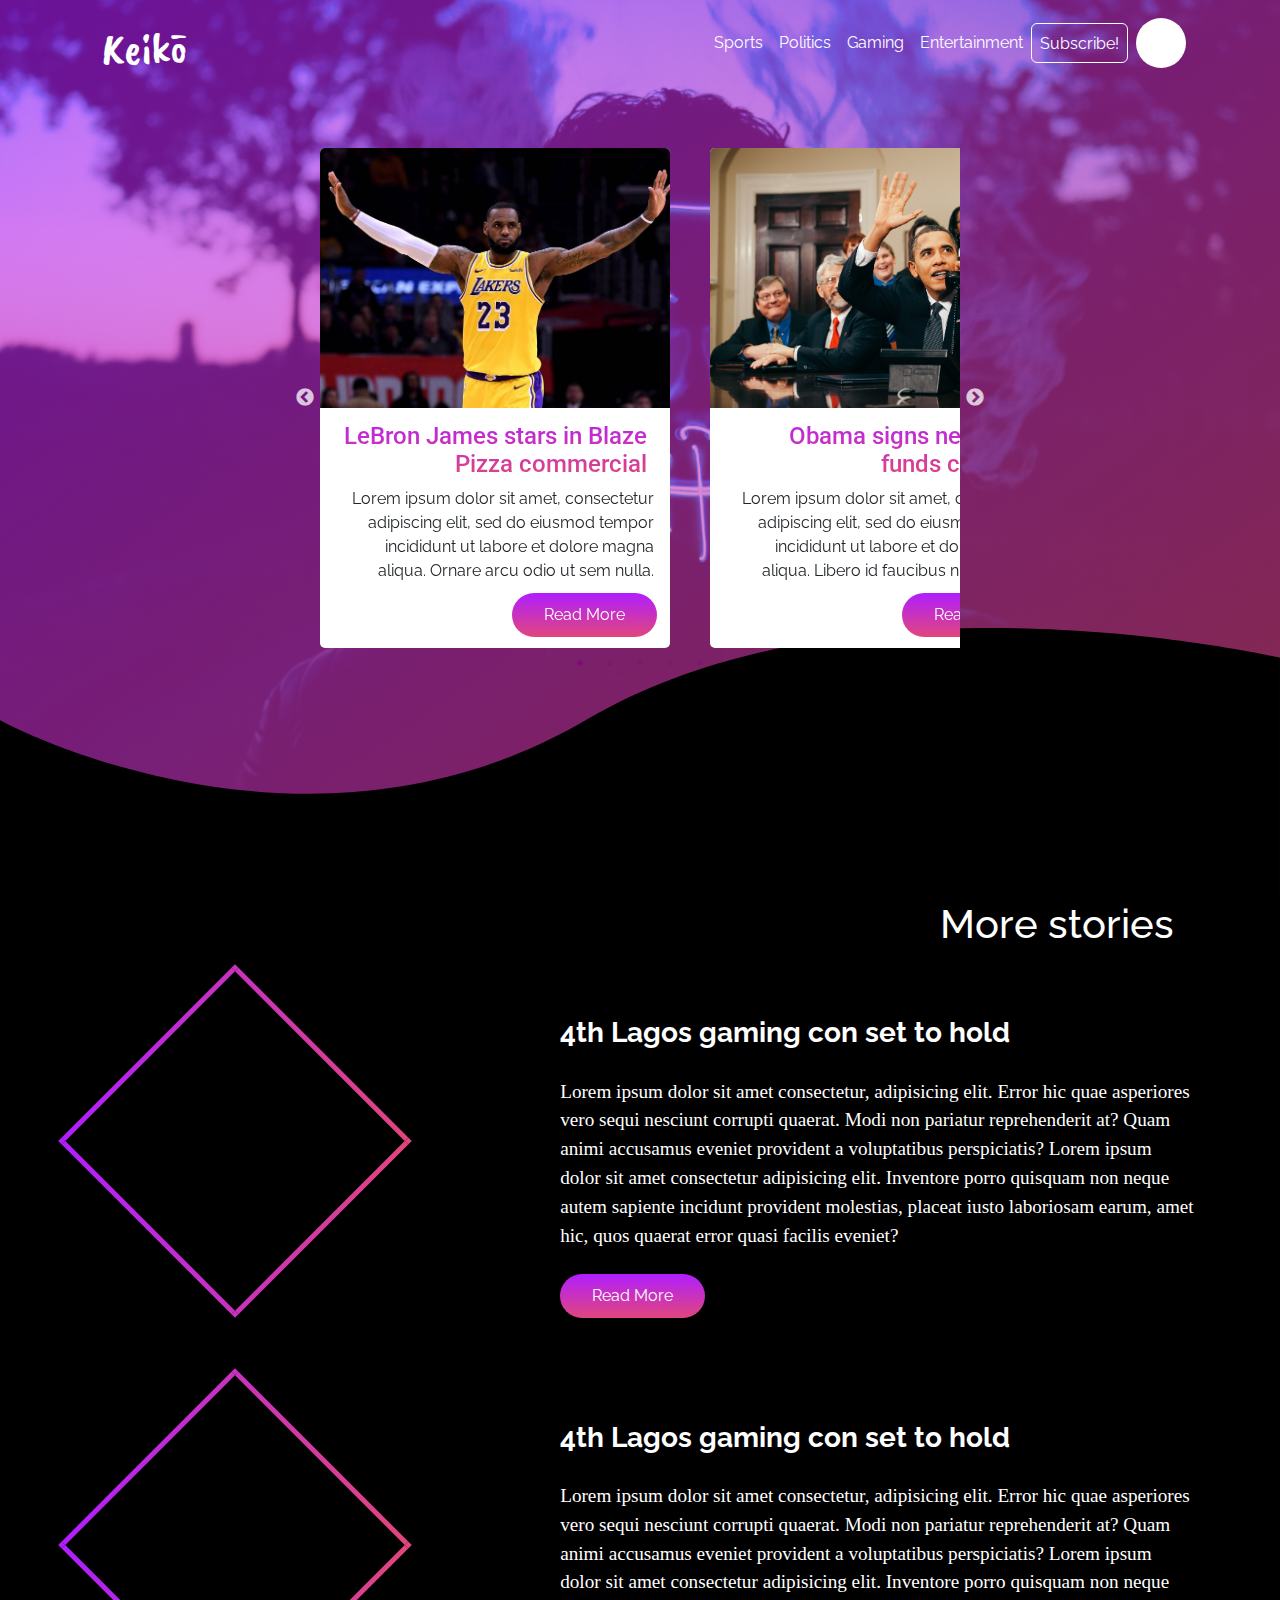
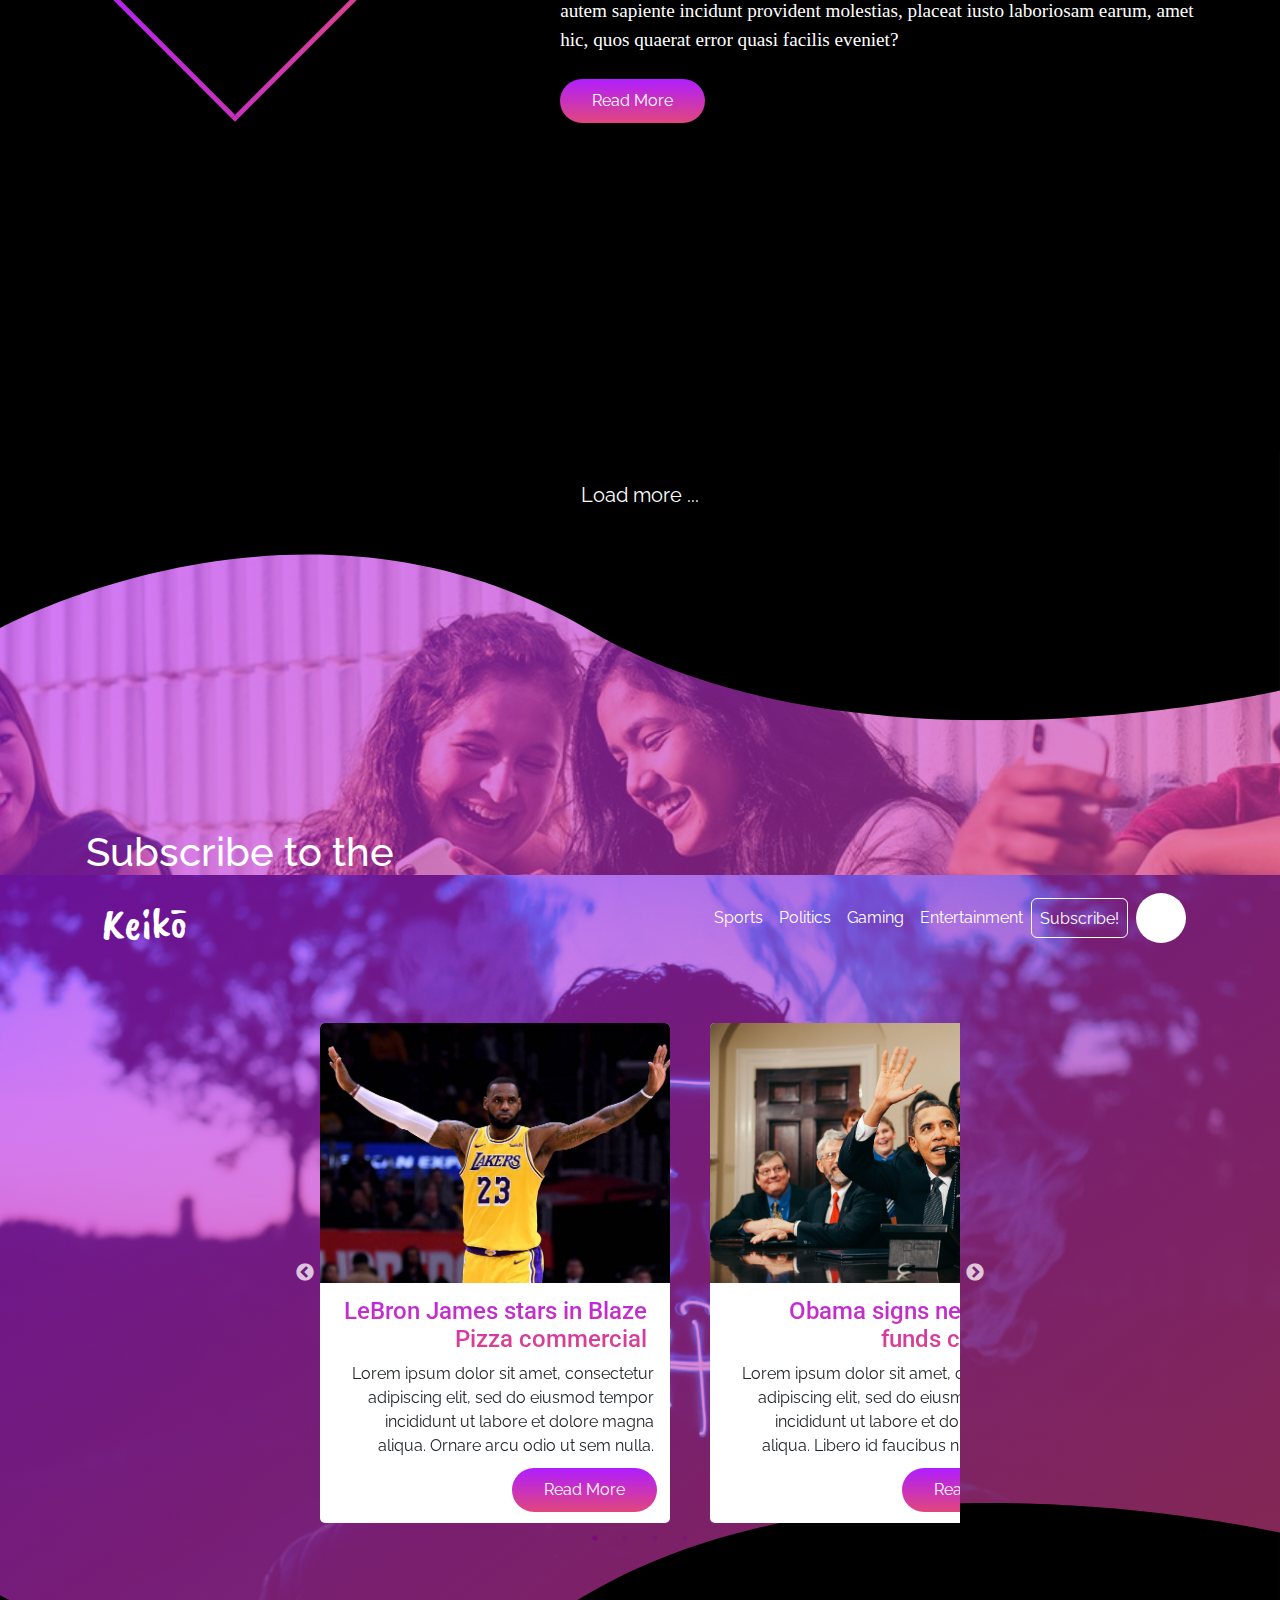
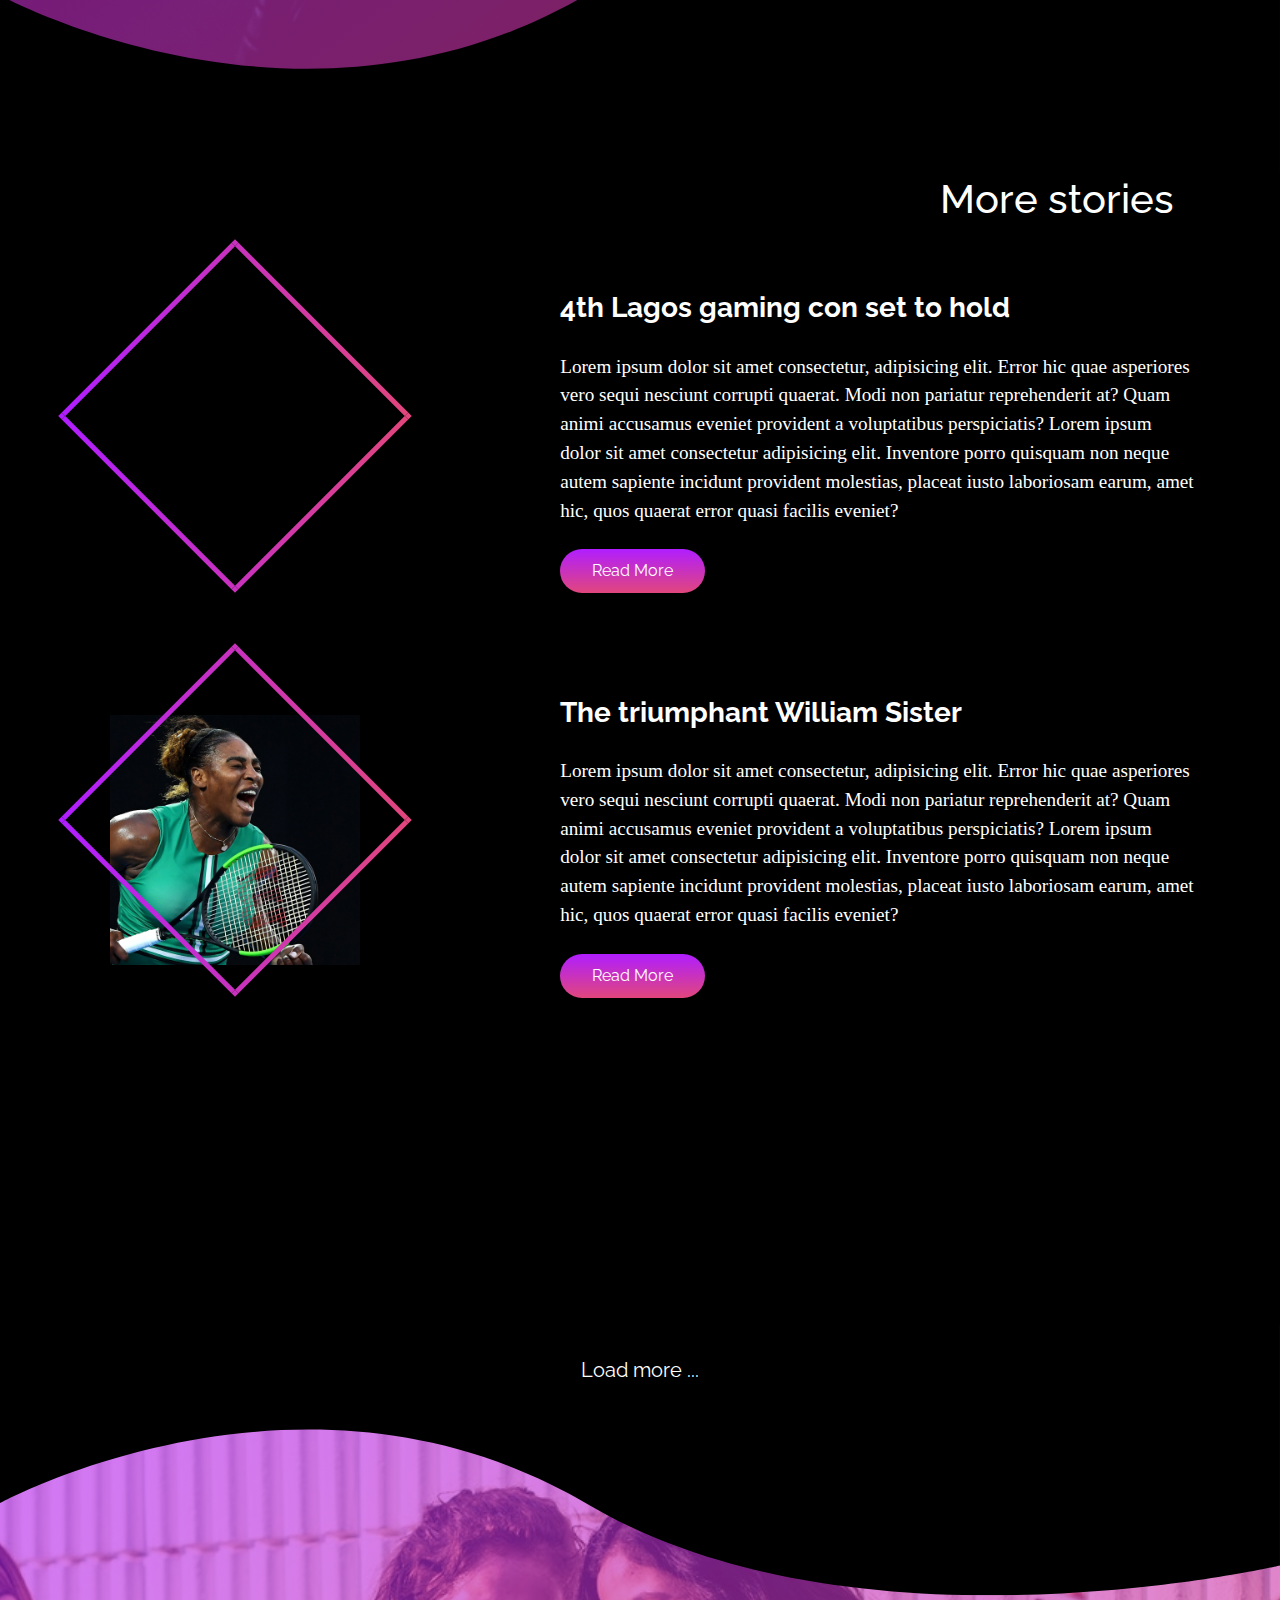
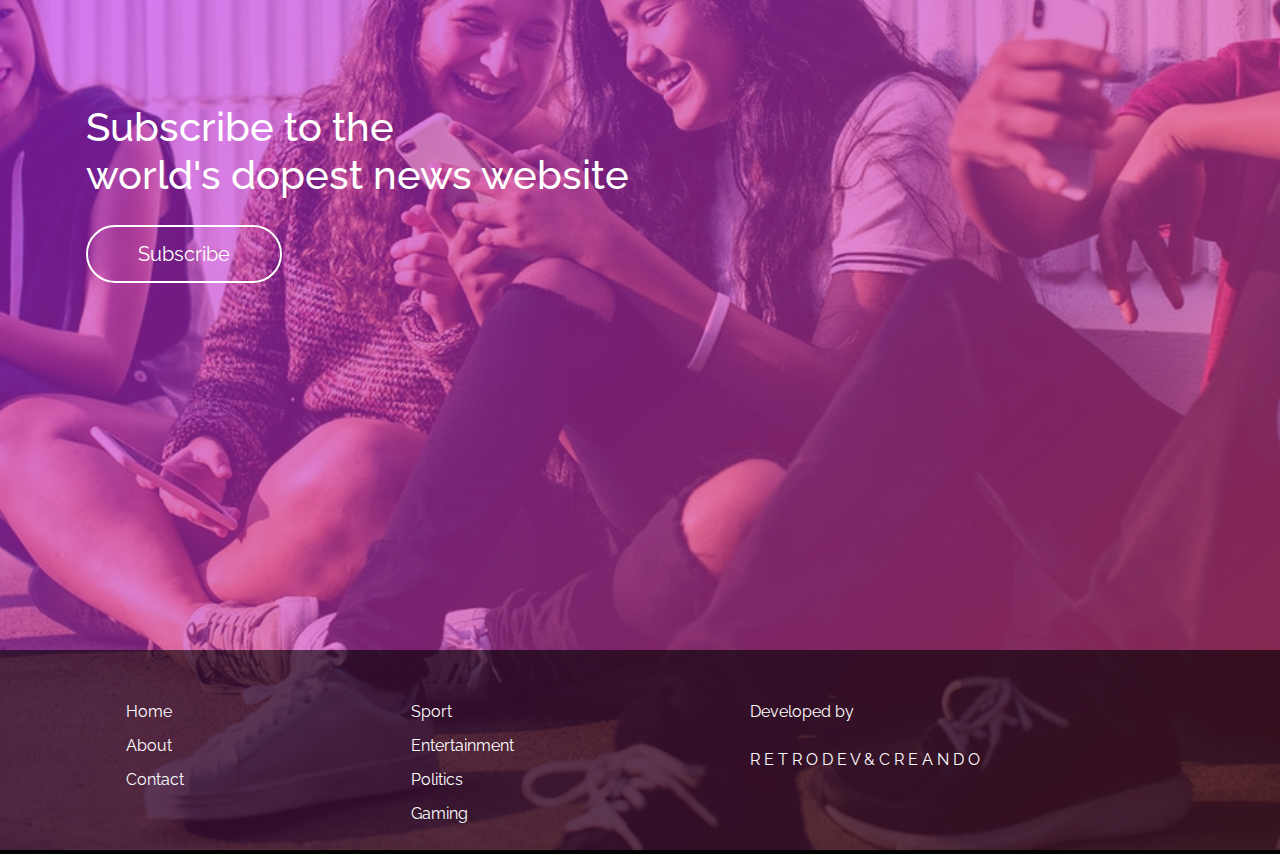
==== commit ef1b014f: "Merge branch 'master' into keiko.v2(responsive)" ====
--- a/code/index.html
+++ b/code/index.html
@@ -1,340 +1,633 @@
-<!DOCTYPE html>
-<html lang="en">
-
-<head>
-  <meta charset="UTF-8">
-  <meta name="viewport" content="width=device-width, initial-scale=1.0">
-  <meta http-equiv="X-UA-Compatible" content="ie=edge">
-
-  <link rel="stylesheet" href="bootstrap/css/bootstrap.min.css">
-  <link rel="stylesheet" href="main.css">
-  <!-- <link rel="stylesheet" href="https:/dnjs.cloudflare.com/ajax/libs/materialize/1.0.0/css/materialize.min.css">
- Compiled and minified JavaScript -->
-  <!--<script src="https://cdnjs.cloudflare.com/ajax/libs/materialize/1.0.0/js/materialize.min.js"></script> -->
-  <link rel="stylesheet" type="text/css" href="./slick/slick.css">
-  <link rel="stylesheet" type="text/css" href="./slick/slick-theme.css">
-  <link href="https://fonts.googleapis.com/css?family=Raleway:700&display=swap" rel="stylesheet">
-  <link href="https://fonts.googleapis.com/css?family=Roboto:900&display=swap" rel="stylesheet">
-  <link href="https://fonts.googleapis.com/css?family=Caveat+Brush|Raleway&display=swap" rel="stylesheet">
-  <link rel="stylesheet" href="https://cdnjs.cloudflare.com/ajax/libs/animate.css/3.7.2/animate.min.css">
-  <title>Document</title>
-</head>
-
-<body>
-  <!-- Navigation Bar -->
-  <section id="sec1">
-    <div class="container">
-      <nav class="navbar navbar-expand-lg navbar-light bg-transparent">
-        <a class="navbar-brand startrek " href="#">Keikō</a>
-        <button class="navbar-toggler" type="button" data-toggle="collapse" data-target="#navbarNavDropdown"
-          aria-controls="navbarNavDropdown" aria-expanded="false" aria-label="Toggle navigation">
-          <span class="navbar-toggler-icon"></span>
-        </button>
-        <div class="collapse navbar-collapse" id="navbarNavDropdown">
-          <ul class="navbar-nav ml-auto">
-            <li class="nav-item active">
-              <a class="nav-link" href="#">Sports<span class="sr-only">(current)</span></a>
-            </li>
-            <li class="nav-item">
-              <a class="nav-link" href="#">Politics</a>
-            </li>
-            <li class="nav-item">
-              <a class="nav-link" href="#">Gaming</a>
-            </li>
-            <li class="nav-item">
-              <a class="nav-link" href="#">Entertainment</a>
-            </li>
-            <li class="nav-item" id="subscribe">
-              <a class="nav-link" href="#">Subscribe!</a>
-            </li>
-            <li>
-              <button class="colorbtn"></button>
-            </li>
-          </ul>
-        </div>
-      </nav>
-    </div>
-    <!-- Card Slider -->
-    <section class="variable slider">
-      <div>
-        <div class="card1 card2">
-          <div class="top-img">
-
-          </div>
-          <div class="container">
-            <h4 class="card-head">LeBron James stars in Blaze Pizza commercial</h4>
-            <p class="card-text">
-              Lorem ipsum dolor sit amet, consectetur adipiscing elit, sed do eiusmod tempor incididunt ut labore et
-              dolore magna aliqua. Ornare arcu odio ut sem nulla.
-            </p>
-          </div>
-          <a href="" class="card-btn">
-            Read More
-          </a>
-        </div>
-      </div>
-      <div>
-        <div class="card1 card3">
-          <div class="top-img2">
-
-          </div>
-          <div class="container">
-            <h4 class="card-head">Obama signs new PMA funds contract</h4>
-            <p class="card-text ct2">Lorem ipsum dolor sit amet, consectetur adipiscing elit, sed do eiusmod tempor
-              incididunt ut labore et dolore magna aliqua. Libero id faucibus nisl tincidunt.</p>
-          </div>
-          <a href="" class="card-btn">
-            Read More
-          </a>
-        </div>
-      </div>
-      <div>
-
-        <div class="card1 card4">
-          <div class="top-img3">
-
-          </div>
-          <div class="container">
-            <h4 class="card-head">New concert buzz from Wizkid fans</h4>
-            <p class="card-text ct3">Lorem ipsum dolor sit amet, consectetur adipiscing elit, sed do eiusmod tempor
-              incididunt ut labore et dolore magna aliqua. At urna condimentum mattis.</p>
-          </div>
-          <a href="" class="card-btn">
-            Read More
-          </a>
-        </div>
-      </div>
-      <div>
-        <div class="card1 card5">
-          <div class="top-img4">
-
-          </div>
-          <div class="container">
-            <h4 class="card-head">Impact of E-Sports on Globa Economy</h4>
-            <p class="card-text ct4">Lorem ipsum dolor sit amet, consectetur adipiscing elit, sed do eiusmod tempor
-              incididunt ut labore et dolore magna aliqua. Pretium viverra suspendisse potenti.</p>
-          </div>
-          <a href="" class="card-btn">
-            Read More
-          </a>
-        </div>
-      </div>
-      <div>
-        <!-- <div class="card1 card6">
-          <div class="top-img5">
-
-          </div>
-          <div class="container">
-            <h4 class="card-head">Archaeologists makes new shocking discovery</h4>
-            <p class="card-text">Lorem ipsum dolor sit amet, consectetur adipiscing elit, sed do eiusmod tempor
-              incididunt ut labore et dolore, Pretium viverra suspendisse potenti.
-            </p>
-          </div>
-          <a href="" class="card-btn">
-            Read More
-          </a>
-        </div> -->
-      </div>
-
-    </section>
-
-    <!-- Graphics SVG -->
-    <svg id="curvita" data-name="Layer 1" xmlns="http://www.w3.org/2000/svg" viewBox="0 0 1337.02 284.48">
-      <path class="cls-1" d="M1337,46.6S895.75-55.59,613.89,110.66C317.55,285.45,0,111.76,0,
-        111.76V300l1337-1.43Z" transform="translate(0 -15.52)" /></svg>
-  </section>
-  <section id="sec2">
-    <div class="container">
-      <h1 class="more">More stories</h1>
-      <div class="section-content">
-        <div class="row">
-          
-              <div class="col-6 col-lg-5">
-                  <div class="dimage">
-                    <div class="stepimg1">
-                      <div class="step4">
-      
-                      </div>
-                    </div>
-                  </div>
-                </div>
-                <div class="col-10 col-lg-7 text">
-                  <h3 class="heading">
-                    <strong>
-                      4th Lagos gaming con set to hold
-                    </strong>
-                  </h3>
-                  <p class="p1">
-                    Lorem ipsum dolor sit amet consectetur, adipisicing elit. Error hic quae asperiores vero sequi nesciunt
-                    corrupti quaerat. Modi non pariatur reprehenderit at? Quam animi accusamus eveniet provident a
-                    voluptatibus
-                    perspiciatis? Lorem ipsum dolor sit amet consectetur adipisicing elit. Inventore porro quisquam non neque
-                    autem sapiente incidunt provident molestias, placeat iusto laboriosam earum, amet hic, quos quaerat error
-                    quasi facilis eveniet?
-                  </p>
-                  <a href="" class="more-btn">
-                    Read More
-                  </a>
-                </div>
-          
-          
-     
-              <div class="col-6 col-lg-5 nxt">
-                  <div class="dimage">
-                    <div class="stepimg1">
-                      <div class="step4">
-    
-                      </div>
-                    </div>
-                  </div>
-                </div>
-                <div class="col-10 col-lg-7 text nxt">
-                  <h3 class="heading">
-                    <strong>
-                      4th Lagos gaming con set to hold
-                    </strong>
-                  </h3>
-                  <p class="p1">
-                    Lorem ipsum dolor sit amet consectetur, adipisicing elit. Error hic quae asperiores vero sequi nesciunt
-                    corrupti quaerat. Modi non pariatur reprehenderit at? Quam animi accusamus eveniet provident a
-                    voluptatibus
-                    perspiciatis? Lorem ipsum dolor sit amet consectetur adipisicing elit. Inventore porro quisquam non neque
-                    autem sapiente incidunt provident molestias, placeat iusto laboriosam earum, amet hic, quos quaerat error
-                    quasi facilis eveniet?
-                  </p>
-                  <a href="" class="more-btn">
-                    Read More
-                  </a>
-                </div>
-        </div>
-
-        <!-- <div class="row padtop">
-          <div class="col-6 col-lg-5">
-            <div class="dimage">
-              <div class="stepimg">
-                <div class="step4">
-
-                </div>
-              </div>
-            </div>
-          </div>
-          <div class="col-10 col-lg-7 text">
-            <h3 class="heading heading1">
-              <strong>
-                The triumphant William Sister
-              </strong>
-            </h3>
-            <p class="p2">
-              Lorem ipsum dolor sit amet consectetur, adipisicing elit. Error hic quae asperiores vero sequi nesciunt
-              corrupti quaerat. Modi non pariatur reprehenderit at? Quam animi accusamus eveniet provident a
-              voluptatibus
-              perspiciatis? Lorem ipsum dolor sit amet consectetur adipisicing elit. Inventore porro quisquam non neque
-              autem sapiente incidunt provident molestias, placeat iusto laboriosam earum, amet hic, quos quaerat error
-              quasi facilis eveniet?
-            </p>
-            <a href="" class="more-btn">
-              Read More
-            </a>
-          </div>
-        </div> -->
-      </div>
-    </div>
-  </section>
-  <section id="sec3">
-    <div>
-      <p id="svgtext">
-        <a href="#" class=" loadbtn animated infinite bounce delay-2s ">
-          Load more ...
-        </a>
-      </p>
-    </div>
-    <svg id="curvita1" data-name="Layer 1" xmlns="http://www.w3.org/2000/svg" viewBox="0 0 1337.02 284.48">
-      <path class="cls-1" d="M1337,46.6S895.75-55.59,613.89,110.66C317.55,285.45,0,111.76,0,
-      111.76V300l1337-1.43Z" transform="translate(0 -15.52)" />
-
-    </svg>
-
-    <div id="sec3textcont" class=" container">
-      <h1 id="sec3h1">
-        Subscribe to the
-        <br>
-        world's dopest news website
-      </h1>
-      <a class="nav-link1 " href="#">Subscribe</a>
-      <p id="buzz">
-        Follow the Buzz
-        <span class="row socials">
-          <span class="col-12 social-list">
-            <a href="" class="foot-icons">
-              <img src="icons/facebook.png" alt="">
-            </a>
-            <a href="" class="foot-icons">
-              <img src="icons/instagram.png" alt="">
-            </a>
-            <a href="" class="foot-icons">
-              <img src="icons/twitter.png" alt="">
-            </a>
-            <a href="" class="foot-icons">
-              <img src="icons/whatsapp.png" alt="">
-            </a>
-            <a href="" class="foot-icons">
-              <img src="icons/linkedin.png" alt="">
-            </a>
-            <a href="mailto:peletprint@gmail.com"" class=" foot-icons">
-              <img src="icons/gmail.png" alt="">
-            </a>
-          </span>
-        </span>
-        </span>
-
-      </p>
-    </div>
-    <div class="footer">
-      <div class="container footer-cont">
-        <div class="row">
-          <div class="col-2">
-            <ul>
-              <li>Home</li>
-              <li>About</li>
-              <li>Contact</li>
-            </ul>
-          </div>
-          <div class="col-2">
-            <ul>
-              <li>Sport</li>
-              <li>Entertainment</li>
-              <li>Politics</li>
-              <li>Gaming</li>
-            </ul>
-          </div>
-          <div class="col-3">
-            <ul>
-              <li><a class="nav-link3 " href="#">Subscribe</a></li>
-              <p class="copy"> &copy; K E I K O 2019</p>
-            </ul>
-          </div>
-          <div class="col-4">
-            <p>Developed by <br> <br>
-              R E T R O D E V & C R E A N D O</p>
-          </div>
-        </div>
-      </div>
-    </div>
-  </section>
-  <script src="app.js"></script>
-  <script src="https://ajax.googleapis.com/ajax/libs/jquery/2.1.4/jquery.min.js"></script>
-  <script src="bootstrap/js/bootstrap.min.js"></script>
-  <script src="https://code.jquery.com/jquery-2.2.0.min.js" type="text/javascript"></script>
-  <script src="./slick/slick.min.js" type="text/javascript" charset="utf-8"></script>
-  <script type="text/javascript">
-    $(document).on('ready', function () {
-      $(".variable").slick({
-        dots: true,
-        infinite: true,
-        variableWidth: true
-      });
-    });
-  </script>
-</body>
-
+
+<!DOCTYPE html>
+<html lang="en">
+
+<head>
+  <meta charset="UTF-8">
+  <meta name="viewport" content="width=device-width, initial-scale=1.0">
+  <meta http-equiv="X-UA-Compatible" content="ie=edge">
+
+  <link rel="stylesheet" href="bootstrap/css/bootstrap.min.css">
+  <link rel="stylesheet" href="main.css">
+  <!-- <link rel="stylesheet" href="https:/dnjs.cloudflare.com/ajax/libs/materialize/1.0.0/css/materialize.min.css">
+ Compiled and minified JavaScript -->
+  <!--<script src="https://cdnjs.cloudflare.com/ajax/libs/materialize/1.0.0/js/materialize.min.js"></script> -->
+  <link rel="stylesheet" type="text/css" href="./slick/slick.css">
+  <link rel="stylesheet" type="text/css" href="./slick/slick-theme.css">
+  <link href="https://fonts.googleapis.com/css?family=Raleway:700&display=swap" rel="stylesheet">
+  <link href="https://fonts.googleapis.com/css?family=Roboto:900&display=swap" rel="stylesheet">
+  <link href="https://fonts.googleapis.com/css?family=Caveat+Brush|Raleway&display=swap" rel="stylesheet">
+  <link rel="stylesheet" href="https://cdnjs.cloudflare.com/ajax/libs/animate.css/3.7.2/animate.min.css">
+  <title>Document</title>
+</head>
+
+<body>
+  <!-- Navigation Bar -->
+  <section id="sec1">
+    <div class="container">
+      <nav class="navbar navbar-expand-lg navbar-light bg-transparent">
+        <a class="navbar-brand startrek " href="#">Keikō</a>
+        <button class="navbar-toggler" type="button" data-toggle="collapse" data-target="#navbarNavDropdown"
+          aria-controls="navbarNavDropdown" aria-expanded="false" aria-label="Toggle navigation">
+          <span class="navbar-toggler-icon"></span>
+        </button>
+        <div class="collapse navbar-collapse" id="navbarNavDropdown">
+          <ul class="navbar-nav ml-auto">
+            <li class="nav-item active">
+              <a class="nav-link" href="#">Sports<span class="sr-only">(current)</span></a>
+            </li>
+            <li class="nav-item">
+              <a class="nav-link" href="#">Politics</a>
+            </li>
+            <li class="nav-item">
+              <a class="nav-link" href="#">Gaming</a>
+            </li>
+            <li class="nav-item">
+              <a class="nav-link" href="#">Entertainment</a>
+            </li>
+            <li class="nav-item" id="subscribe">
+              <a class="nav-link" href="#">Subscribe!</a>
+            </li>
+            <li>
+              <button class="colorbtn"></button>
+            </li>
+          </ul>
+        </div>
+      </nav>
+    </div>
+    <!-- Card Slider -->
+    <section class="variable slider">
+      <div>
+        <div class="card1 card2">
+          <div class="top-img">
+
+          </div>
+          <div class="container">
+            <h4 class="card-head">LeBron James stars in Blaze Pizza commercial</h4>
+            <p class="card-text">
+              Lorem ipsum dolor sit amet, consectetur adipiscing elit, sed do eiusmod tempor incididunt ut labore et
+              dolore magna aliqua. Ornare arcu odio ut sem nulla.
+            </p>
+          </div>
+          <a href="" class="card-btn">
+            Read More
+          </a>
+        </div>
+      </div>
+      <div>
+        <div class="card1 card3">
+          <div class="top-img2">
+
+          </div>
+          <div class="container">
+            <h4 class="card-head">Obama signs new PMA funds contract</h4>
+            <p class="card-text ct2">Lorem ipsum dolor sit amet, consectetur adipiscing elit, sed do eiusmod tempor
+              incididunt ut labore et dolore magna aliqua. Libero id faucibus nisl tincidunt.</p>
+          </div>
+          <a href="" class="card-btn">
+            Read More
+          </a>
+        </div>
+      </div>
+      <div>
+
+        <div class="card1 card4">
+          <div class="top-img3">
+
+          </div>
+          <div class="container">
+            <h4 class="card-head">New concert buzz from Wizkid fans</h4>
+            <p class="card-text ct3">Lorem ipsum dolor sit amet, consectetur adipiscing elit, sed do eiusmod tempor
+              incididunt ut labore et dolore magna aliqua. At urna condimentum mattis.</p>
+          </div>
+          <a href="" class="card-btn">
+            Read More
+          </a>
+        </div>
+      </div>
+      <div>
+        <div class="card1 card5">
+          <div class="top-img4">
+
+          </div>
+          <div class="container">
+            <h4 class="card-head">Impact of E-Sports on Globa Economy</h4>
+            <p class="card-text ct4">Lorem ipsum dolor sit amet, consectetur adipiscing elit, sed do eiusmod tempor
+              incididunt ut labore et dolore magna aliqua. Pretium viverra suspendisse potenti.</p>
+          </div>
+          <a href="" class="card-btn">
+            Read More
+          </a>
+        </div>
+      </div>
+      <div>
+        <!-- <div class="card1 card6">
+          <div class="top-img5">
+
+          </div>
+          <div class="container">
+            <h4 class="card-head">Archaeologists makes new shocking discovery</h4>
+            <p class="card-text">Lorem ipsum dolor sit amet, consectetur adipiscing elit, sed do eiusmod tempor
+              incididunt ut labore et dolore, Pretium viverra suspendisse potenti.
+            </p>
+          </div>
+          <a href="" class="card-btn">
+            Read More
+          </a>
+        </div> -->
+      </div>
+
+    </section>
+
+    <!-- Graphics SVG -->
+    <svg id="curvita" data-name="Layer 1" xmlns="http://www.w3.org/2000/svg" viewBox="0 0 1337.02 284.48">
+      <path class="cls-1" d="M1337,46.6S895.75-55.59,613.89,110.66C317.55,285.45,0,111.76,0,
+        111.76V300l1337-1.43Z" transform="translate(0 -15.52)" /></svg>
+  </section>
+  <section id="sec2">
+    <div class="container">
+      <h1 class="more">More stories</h1>
+      <div class="section-content">
+        <div class="row">
+          
+              <div class="col-6 col-lg-5">
+                  <div class="dimage">
+                    <div class="stepimg1">
+                      <div class="step4">
+      
+                      </div>
+                    </div>
+                  </div>
+                </div>
+                <div class="col-10 col-lg-7 text">
+                  <h3 class="heading">
+                    <strong>
+                      4th Lagos gaming con set to hold
+                    </strong>
+                  </h3>
+                  <p class="p1">
+                    Lorem ipsum dolor sit amet consectetur, adipisicing elit. Error hic quae asperiores vero sequi nesciunt
+                    corrupti quaerat. Modi non pariatur reprehenderit at? Quam animi accusamus eveniet provident a
+                    voluptatibus
+                    perspiciatis? Lorem ipsum dolor sit amet consectetur adipisicing elit. Inventore porro quisquam non neque
+                    autem sapiente incidunt provident molestias, placeat iusto laboriosam earum, amet hic, quos quaerat error
+                    quasi facilis eveniet?
+                  </p>
+                  <a href="" class="more-btn">
+                    Read More
+                  </a>
+                </div>
+          
+          
+     
+              <div class="col-6 col-lg-5 nxt">
+                  <div class="dimage">
+                    <div class="stepimg1">
+                      <div class="step4">
+    
+                      </div>
+                    </div>
+                  </div>
+                </div>
+                <div class="col-10 col-lg-7 text nxt">
+                  <h3 class="heading">
+                    <strong>
+                      4th Lagos gaming con set to hold
+                    </strong>
+                  </h3>
+                  <p class="p1">
+                    Lorem ipsum dolor sit amet consectetur, adipisicing elit. Error hic quae asperiores vero sequi nesciunt
+                    corrupti quaerat. Modi non pariatur reprehenderit at? Quam animi accusamus eveniet provident a
+                    voluptatibus
+                    perspiciatis? Lorem ipsum dolor sit amet consectetur adipisicing elit. Inventore porro quisquam non neque
+                    autem sapiente incidunt provident molestias, placeat iusto laboriosam earum, amet hic, quos quaerat error
+                    quasi facilis eveniet?
+                  </p>
+                  <a href="" class="more-btn">
+                    Read More
+                  </a>
+                </div>
+        </div>
+
+        <!-- <div class="row padtop">
+          <div class="col-6 col-lg-5">
+            <div class="dimage">
+              <div class="stepimg">
+                <div class="step4">
+
+                </div>
+              </div>
+            </div>
+          </div>
+          <div class="col-10 col-lg-7 text">
+            <h3 class="heading heading1">
+              <strong>
+                The triumphant William Sister
+              </strong>
+            </h3>
+            <p class="p2">
+              Lorem ipsum dolor sit amet consectetur, adipisicing elit. Error hic quae asperiores vero sequi nesciunt
+              corrupti quaerat. Modi non pariatur reprehenderit at? Quam animi accusamus eveniet provident a
+              voluptatibus
+              perspiciatis? Lorem ipsum dolor sit amet consectetur adipisicing elit. Inventore porro quisquam non neque
+              autem sapiente incidunt provident molestias, placeat iusto laboriosam earum, amet hic, quos quaerat error
+              quasi facilis eveniet?
+            </p>
+            <a href="" class="more-btn">
+              Read More
+            </a>
+          </div>
+        </div> -->
+      </div>
+    </div>
+  </section>
+  <section id="sec3">
+    <div>
+      <p id="svgtext">
+        <a href="#" class=" loadbtn animated infinite bounce delay-2s ">
+          Load more ...
+        </a>
+      </p>
+    </div>
+    <svg id="curvita1" data-name="Layer 1" xmlns="http://www.w3.org/2000/svg" viewBox="0 0 1337.02 284.48">
+      <path class="cls-1" d="M1337,46.6S895.75-55.59,613.89,110.66C317.55,285.45,0,111.76,0,
+      111.76V300l1337-1.43Z" transform="translate(0 -15.52)" />
+
+    </svg>
+
+    <div id="sec3textcont" class=" container">
+      <h1 id="sec3h1">
+        Subscribe to the
+        <br>
+        world's dopest news website
+      </h1>
+      <a class="nav-link1 " href="#">Subscribe</a>
+      <p id="buzz">
+        Follow the Buzz
+        <span class="row socials">
+          <span class="col-12 social-list">
+            <a href="" class="foot-icons">
+              <img src="icons/facebook.png" alt="">
+            </a>
+            <a href="" class="foot-icons">
+              <img src="icons/instagram.png" alt="">
+            </a>
+            <a href="" class="foot-icons">
+              <img src="icons/twitter.png" alt="">
+            </a>
+            <a href="" class="foot-icons">
+              <img src="icons/whatsapp.png" alt="">
+            </a>
+            <a href="" class="foot-icons">
+              <img src="icons/linkedin.png" alt="">
+            </a>
+            <a href="mailto:peletprint@gmail.com"" class=" foot-icons">
+              <img src="icons/gmail.png" alt="">
+            </a>
+          </span>
+        </span>
+        </span>
+
+      </p>
+    </div>
+    <div class="footer">
+      <div class="container footer-cont">
+        <div class="row">
+          <div class="col-2">
+            <ul>
+              <li>Home</li>
+              <li>About</li>
+              <li>Contact</li>
+            </ul>
+          </div>
+          <div class="col-2">
+            <ul>
+              <li>Sport</li>
+              <li>Entertainment</li>
+              <li>Politics</li>
+              <li>Gaming</li>
+            </ul>
+          </div>
+          <div class="col-3">
+            <ul>
+              <li><a class="nav-link3 " href="#">Subscribe</a></li>
+              <p class="copy"> &copy; K E I K O 2019</p>
+            </ul>
+          </div>
+          <div class="col-4">
+            <p>Developed by <br> <br>
+              R E T R O D E V & C R E A N D O</p>
+          </div>
+        </div>
+      </div>
+    </div>
+  </section>
+  <script src="app.js"></script>
+  <script src="https://ajax.googleapis.com/ajax/libs/jquery/2.1.4/jquery.min.js"></script>
+  <script src="bootstrap/js/bootstrap.min.js"></script>
+  <script src="https://code.jquery.com/jquery-2.2.0.min.js" type="text/javascript"></script>
+  <script src="./slick/slick.min.js" type="text/javascript" charset="utf-8"></script>
+  <script type="text/javascript">
+    $(document).on('ready', function () {
+      $(".variable").slick({
+        dots: true,
+        infinite: true,
+        variableWidth: true
+      });
+    });
+  </script>
+</body>
+
+<!DOCTYPE html>
+<html lang="en">
+
+<head>
+  <meta charset="UTF-8">
+  <meta name="viewport" content="width=device-width, initial-scale=1.0">
+  <meta http-equiv="X-UA-Compatible" content="ie=edge">
+
+  <link rel="stylesheet" href="bootstrap/css/bootstrap.min.css">
+  <link rel="stylesheet" href="main.css">
+  <!-- <link rel="stylesheet" href="https:/dnjs.cloudflare.com/ajax/libs/materialize/1.0.0/css/materialize.min.css">
+ Compiled and minified JavaScript -->
+  <!--<script src="https://cdnjs.cloudflare.com/ajax/libs/materialize/1.0.0/js/materialize.min.js"></script> -->
+  <link rel="stylesheet" type="text/css" href="./slick/slick.css">
+  <link rel="stylesheet" type="text/css" href="./slick/slick-theme.css">
+  <link href="https://fonts.googleapis.com/css?family=Raleway:700&display=swap" rel="stylesheet">
+  <link href="https://fonts.googleapis.com/css?family=Roboto:900&display=swap" rel="stylesheet">
+  <link href="https://fonts.googleapis.com/css?family=Caveat+Brush|Raleway&display=swap" rel="stylesheet">
+  <link rel="stylesheet" href="https://cdnjs.cloudflare.com/ajax/libs/animate.css/3.7.2/animate.min.css">
+  <title>Document</title>
+</head>
+
+<body>
+  <!-- Navigation Bar -->
+  <section id="sec1">
+    <div class="container">
+      <nav class="navbar navbar-expand-lg navbar-light bg-transparent ">
+        <a class="navbar-brand startrek " href="#">Keikō</a>
+        <button class="navbar-toggler" type="button" data-toggle="collapse" data-target="#navbarNavDropdown"
+          aria-controls="navbarNavDropdown" aria-expanded="false" aria-label="Toggle navigation">
+          <span class="navbar-toggler-icon"></span>
+        </button>
+        <div class="collapse navbar-collapse" id="navbarNavDropdown">
+          <ul class="navbar-nav ml-auto">
+            <li class="nav-item active">
+              <a class="nav-link" href="#">Sports<span class="sr-only">(current)</span></a>
+            </li>
+            <li class="nav-item">
+              <a class="nav-link" href="#">Politics</a>
+            </li>
+            <li class="nav-item">
+              <a class="nav-link" href="#">Gaming</a>
+            </li>
+            <li class="nav-item">
+              <a class="nav-link" href="#">Entertainment</a>
+            </li>
+            <li class="nav-item nav-item1" id="subscribe">
+              <a class="nav-link" href="#">Subscribe!</a>
+            </li>
+            <li>
+              <button class="colorbtn"></button>
+            </li>
+          </ul>
+        </div>
+      </nav>
+    </div>
+    <!-- Card Slider -->
+    <section class="variable slider">
+      <div>
+        <div class="card1 card2">
+          <div class="top-img">
+
+          </div>
+          <div class="container">
+            <h4 class="card-head">LeBron James stars in Blaze Pizza commercial</h4>
+            <p class="card-text">
+              Lorem ipsum dolor sit amet, consectetur adipiscing elit, sed do eiusmod tempor incididunt ut labore et
+              dolore magna aliqua. Ornare arcu odio ut sem nulla.
+            </p>
+          </div>
+          <a href="" class="card-btn">
+            Read More
+          </a>
+        </div>
+      </div>
+      <div>
+        <div class="card1 card3">
+          <div class="top-img2">
+
+          </div>
+          <div class="container">
+            <h4 class="card-head">Obama signs new PMA funds contract</h4>
+            <p class="card-text ct2">Lorem ipsum dolor sit amet, consectetur adipiscing elit, sed do eiusmod tempor
+              incididunt ut labore et dolore magna aliqua. Libero id faucibus nisl tincidunt.</p>
+          </div>
+          <a href="" class="card-btn">
+            Read More
+          </a>
+        </div>
+      </div>
+      <div>
+
+        <div class="card1 card4">
+          <div class="top-img3">
+
+          </div>
+          <div class="container">
+            <h4 class="card-head">New concert buzz from Wizkid fans</h4>
+            <p class="card-text ct3">Lorem ipsum dolor sit amet, consectetur adipiscing elit, sed do eiusmod tempor
+              incididunt ut labore et dolore magna aliqua. At urna condimentum mattis.</p>
+          </div>
+          <a href="" class="card-btn">
+            Read More
+          </a>
+        </div>
+      </div>
+      <div>
+        <div class="card1 card5">
+          <div class="top-img4">
+
+          </div>
+          <div class="container">
+            <h4 class="card-head">Impact of E-Sports on Globa Economy</h4>
+            <p class="card-text ct4">Lorem ipsum dolor sit amet, consectetur adipiscing elit, sed do eiusmod tempor
+              incididunt ut labore et dolore magna aliqua. Pretium viverra suspendisse potenti.</p>
+          </div>
+          <a href="" class="card-btn">
+            Read More
+          </a>
+        </div>
+      </div>
+
+
+
+    </section>
+
+    <!-- Graphics SVG -->
+    <svg id="curvita" data-name="Layer 1" xmlns="http://www.w3.org/2000/svg" viewBox="0 0 1337.02 284.48">
+      <path class="cls-1" d="M1337,46.6S895.75-55.59,613.89,110.66C317.55,285.45,0,111.76,0,
+        111.76V300l1337-1.43Z" transform="translate(0 -15.52)" /></svg>
+  </section>
+  <section id="sec2">
+    <div class="container">
+      <h1 class="more">More stories</h1>
+      <div class="section-content">
+        <div class="row row1">
+          <div class="col-5">
+            <div class="dimage">
+              <div class="stepimg1">
+                <div class="step4">
+
+                </div>
+              </div>
+            </div>
+          </div>
+          <div class="col-7 text">
+            <h3 class="heading">
+              <strong>
+                4th Lagos gaming con set to hold
+              </strong>
+            </h3>
+            <p class="p1">
+              Lorem ipsum dolor sit amet consectetur, adipisicing elit. Error hic quae asperiores vero sequi nesciunt
+              corrupti quaerat. Modi non pariatur reprehenderit at? Quam animi accusamus eveniet provident a
+              voluptatibus
+              perspiciatis? Lorem ipsum dolor sit amet consectetur adipisicing elit. Inventore porro quisquam non neque
+              autem sapiente incidunt provident molestias, placeat iusto laboriosam earum, amet hic, quos quaerat error
+              quasi facilis eveniet?
+            </p>
+            <a href="" class="more-btn">
+              Read More
+            </a>
+          </div>
+        </div>
+
+        <div class="row row1 padtop">
+          <div class="col-5">
+            <div class="dimage">
+              <div class="stepimg">
+                <div class="step4">
+
+                </div>
+              </div>
+            </div>
+          </div>
+          <div class="col-7 text">
+            <h3 class="heading heading1">
+              <strong>
+                The triumphant William Sister
+              </strong>
+            </h3>
+            <p class="p2">
+              Lorem ipsum dolor sit amet consectetur, adipisicing elit. Error hic quae asperiores vero sequi nesciunt
+              corrupti quaerat. Modi non pariatur reprehenderit at? Quam animi accusamus eveniet provident a
+              voluptatibus
+              perspiciatis? Lorem ipsum dolor sit amet consectetur adipisicing elit. Inventore porro quisquam non neque
+              autem sapiente incidunt provident molestias, placeat iusto laboriosam earum, amet hic, quos quaerat error
+              quasi facilis eveniet?
+            </p>
+            <a href="" class="more-btn">
+              Read More
+            </a>
+          </div>
+        </div>
+      </div>
+    </div>
+  </section>
+  <section id="sec3">
+    <div>
+      <p id="svgtext">
+        <a href="#" class=" loadbtn animated infinite bounce delay-2s ">
+          Load more ...
+        </a>
+      </p>
+    </div>
+    <svg id="curvita1" data-name="Layer 1" xmlns="http://www.w3.org/2000/svg" viewBox="0 0 1337.02 284.48">
+      <path class="cls-1" d="M1337,46.6S895.75-55.59,613.89,110.66C317.55,285.45,0,111.76,0,
+      111.76V300l1337-1.43Z" transform="translate(0 -15.52)" />
+
+    </svg>
+
+    <div id="sec3textcont" class=" container">
+      <h1 id="sec3h1">
+        Subscribe to the
+        <br>
+        world's dopest news website
+      </h1>
+      <a class="nav-link1 " href="#">Subscribe</a>
+      <!-- <p id="buzz">
+        Follow the Buzz
+        <span class="row socials">
+          <span class="col-12 social-list">
+            <a href="" class="foot-icons">
+              <img src="icons/facebook.png" alt="">
+            </a>
+            <a href="" class="foot-icons">
+              <img src="icons/instagram.png" alt="">
+            </a>
+            <a href="" class="foot-icons">
+              <img src="icons/twitter.png" alt="">
+            </a>
+            <a href="" class="foot-icons">
+              <img src="icons/whatsapp.png" alt="">
+            </a>
+            <a href="" class="foot-icons">
+              <img src="icons/linkedin.png" alt="">
+            </a>
+            <a href="mailto:peletprint@gmail.com"" class=" foot-icons">
+              <img src="icons/gmail.png" alt="">
+            </a>
+          </span>
+        </span>
+        </span>
+
+      </p> -->
+    </div>
+    <div class="footer">
+      <div class="container footer-cont">
+        <div class="row">
+          <div class="col-3">
+            <ul>
+              <li>Home</li>
+              <li>About</li>
+              <li>Contact</li>
+            </ul>
+          </div>
+          <div class="col-4">
+            <ul>
+              <li>Sport</li>
+              <li>Entertainment</li>
+              <li>Politics</li>
+              <li>Gaming</li>
+            </ul>
+          </div>
+          <!-- <div class="col-3">
+            <ul>
+              <p class="copy"> &copy; K E I K O 2019</p>
+            </ul>
+          </div> -->
+          <div class="col-5 col-55">
+            <p>Developed by <br> <br>
+              R E T R O D E V & C R E A N D O</p>
+          </div>
+        </div>
+      </div>
+    </div>
+  </section>
+  <script src="app.js"></script>
+  <script src="https://ajax.googleapis.com/ajax/libs/jquery/2.1.4/jquery.min.js"></script>
+  <script src="bootstrap/js/bootstrap.min.js"></script>
+  <script src="https://code.jquery.com/jquery-2.2.0.min.js" type="text/javascript"></script>
+  <script src="./slick/slick.min.js" type="text/javascript" charset="utf-8"></script>
+  <script type="text/javascript">
+    $(document).on('ready', function () {
+      $(".variable").slick({
+        dots: true,
+        infinite: true,
+        variableWidth: true
+      });
+    });
+  </script>
+</body>
 </html>--- a/code/main.css
+++ b/code/main.css
@@ -1,579 +1,1323 @@
-/* Global Styling */
-html,
-body {
-    margin: 0;
-    padding: 0;
-}
-
-* {
-    box-sizing: border-box;
-}
-
-.container {
-    padding: 2px 16px;
-}
-
-
-body {
-    margin: 0;
-    padding: 0;
-    font-family: 'Raleway', sans-serif;
-    background-color: #000;
-    overflow-x: hidden;
-
-}
-
-
-/* Slick Css */
-.slider {
-    width: 50%;
-    margin: 100px auto;
-    z-index: 2;
-}
-
-.slick-slide {
-    margin: 0px 20px;
-}
-
-.slick-slide img {
-    width: 100%;
-}
-
-.slick-prev:before,
-.slick-next:before {
-    color: black;
-
-}
-
-.slick-slide {
-    transition: all ease-in-out .3s;
-    opacity: 1;
-}
-
-/* 
- .slick-active {
-    opacity: 1;
-}  */
-
-
-
-
-
-
-/* Navbar */
-
-.navbar-light .navbar-nav .nav-link {
-    color: #fff;
-}
-
-.navbar-light .navbar-nav .active>.nav-link,
-.navbar-light .navbar-nav .nav-link.active,
-.navbar-light .navbar-nav .nav-link.show,
-.navbar-light .navbar-nav .show>.nav-link {
-    color: #fff;
-}
-
-.navbar-light .navbar-nav .nav-link.disabled {
-    color: #fff;
-}
-
-.navbar-light .navbar-brand {
-    color: #fff;
-}
-
-.navbar-nav {
-    float: right;
-}
-
-.navbar-brand {
-    font-family: 'Caveat Brush', cursive;
-    font-size: 45px;
-}
-
-.nav-link1 {
-    text-decoration: none;
-    color: #fff;
-    border: 2.5px solid #fff;
-    padding: 15px 50px;
-    border-radius: 30px;
-    font-size: 20px;
-}
-
-.nav-link1:hover {
-    text-decoration: none;
-    color: #fff;
-}
-
-
-
-#buzz {
-    color: #fff;
-    font-size: 20px;
-    margin-top: 35px;
-    position: relative;
-    left: .4em;
-
-
-
-}
-
-.socials {
-    position: relative;
-    right: 700px;
-    float: right;
-}
-
-.colorbtn {
-    background-color: #fff;
-    height: 50px;
-    width: 50px;
-    text-decoration: none;
-    display: inline-block;
-    border: none;
-    transition-duration: 0.4s;
-    border-radius: 50%;
-    margin-left: 15%;
-    margin-top: -5px;
-}
-
-button:focus {
-    outline-color: transparent;
-    border: transparent;
-    outline: 0px;
-}
-
-.blackBg {
-    background-color: #fafafa !important;
-    border: none;
-
-}
-
-.blackBg1 {
-    background-color: #000 !important;
-    border: none;
-
-}
-.whiteBg {
-    background-color: #fff !important;
-    border: none;
-
-}
-.whiteTextBg {
-    color: #000 !important;
-    border: none;
-}
-.blackTextBg {
-    color: #000 !important;
-    border: none;
-}
-
-#subscribe {
-    border: 1px solid #fff;
-    border-radius: 6px;
-    height: 40px;
-}
-
-/* Card Styling */
-
-
-.card-head {
-    text-align: right;
-    background: -webkit-linear-gradient(rgba(176, 30, 255), rgba(225, 70, 124));
-    -webkit-background-clip: text;
-    -webkit-text-fill-color: transparent;
-    padding: .5em .3em 0 .3em;
-    font-family: 'Roboto', sans-serif;
-}
-
-.card-btn {
-    background: linear-gradient(rgba(176, 30, 255), rgba(225, 70, 124));
-    border: none;
-    border-radius: 40px;
-    color: #fff;
-    position: relative;
-    left: 12em;
-    top: .5em;
-    text-align: center;
-    text-decoration: none;
-    cursor: pointer;
-    padding: 10px 32px;
-    display: inline-block;
-    font-size: 16px;
-
-}
-
-.card-btn:hover {
-    text-decoration: none;
-    color: white;
-    background: linear-gradient(rgba(225, 70, 124), rgba(176, 30, 255));
-
-}
-
-.card-text {
-    text-align: right;
-}
-
-.variable {
-    position: relative;
-    top: -50px;
-}
-
-.card1 {
-    width: 350px;
-    height: 500px;
-    background-color: #fff;
-    border-radius: 5px;
-}
-
-.top-img {
-
-    width: 350px;
-    height: 260px;
-    border-top-right-radius: 5px;
-    border-top-left-radius: 5px;
-    background-image: url("images/Lebron.jpg");
-    background-repeat: no-repeat;
-    background-position: center;
-    background-size: cover;
-
-
-}
-
-
-.top-img2 {
-
-    width: 350px;
-    height: 260px;
-    border-top-right-radius: 5px;
-
-    border-top-left-radius: 5px;
-    background-image: url("images/obama.jpg");
-    background-repeat: no-repeat;
-    background-position: center;
-    background-size: cover;
-
-
-}
-
-.top-img3 {
-
-    width: 350px;
-    height: 260px;
-    border-top-right-radius: 5px;
-    border-top-left-radius: 5px;
-    background-image: url("images/Wizkid.jpg");
-    background-repeat: no-repeat;
-    background-position: center;
-    background-size: cover;
-
-
-}
-
-.top-img4 {
-
-    width: 350px;
-    height: 260px;
-    border-top-right-radius: 5px;
-    border-top-left-radius: 5px;
-    background-image: url("images/gaming.jpg");
-    background-repeat: no-repeat;
-    background-position: center;
-    background-size: cover;
-
-
-}
-
-.top-img5 {
-
-    width: 350px;
-    height: 260px;
-    border-top-right-radius: 5px;
-    border-top-left-radius: 5px;
-    background-image: url("images/history.jpg");
-    background-repeat: no-repeat;
-    background-position: center;
-    background-size: cover;
-
-
-}
-
-
-
-/* SVG Styling */
-#sec1 {
-    position: relative;
-    margin: 0;
-    padding: 0;
-    background-image: linear-gradient(to right bottom, rgba(176, 30, 255, 0.60), rgba(225, 70, 124, 0.60)), url(images/skrr.jpg.jpg);
-    background-position: center;
-    background-repeat: no-repeat;
-    background-size: cover;
-    width: 100%;
-    height: 100vh;
-}
-
-#sec3 {
-    position: relative;
-    bottom: -300px;
-    margin: 0;
-    padding: 0;
-    background-image: linear-gradient(to right bottom, rgba(176, 30, 255, 0.60), rgba(225, 70, 124, 0.60)), url(images/folks.jpg);
-    background-position: center;
-    background-repeat: no-repeat;
-    background-size: cover;
-    width: 100%;
-    height: 125vh;
-}
-
-#sec2 {
-    min-height: 80%;
-    width: 100%;
-    background-color: #000;
-    margin: 0;
-    padding: 0;
-    position: relative;
-    bottom: 2px;
-}
-
-.btn-primary {
-    background-image: linear-gradient(to right bottom, rgba(176, 30, 255, 0.60), rgba(225, 70, 124, 0.60));
-    border: none;
-    border-radius: 20;
-}
-
-#curvita {
-    position: absolute;
-    bottom: 0;
-    width: 100%;
-    z-index: 1;
-    transition-duration: 0.4s;
-
-
-}
-
-#curvita1 {
-    position: absolute;
-    width: 100%;
-    z-index: 1;
-    transform: rotate(-180deg) scaleX(-1);
-    top: -2px;
-}
-
-#svgtext {
-    color: #fff;
-    position: relative;
-    z-index: 2;
-    text-align: center;
-    font-size: 20px;
-    padding-top: 30px;
-
-}
-
-
-#curvita path {
-
-    fill: #000;
-    transition-duration: 0.4s;
-
-}
-
-.blackfill{
-    fill: #fff !important;
-}
-
-#curvita1 path {
-
-    fill: #000;
-    transition-duration: 0.4s;
-
-}
-
-/* Diamond Styling */
-.dimage {
-    position: relative;
-    left: 1.5em;
-}
-
-.step4 {
-    width: 250px;
-    height: 250px;
-    background-color: #000;
-    margin-top: 100px;
-    background: none;
-    margin: 100px auto;
-    border: 5px solid;
-    border-image-source: linear-gradient(45deg, rgba(176, 30, 255), rgba(225, 70, 124));
-    border-image-slice: 1;
-    border-radius: 20%;
-    overflow: hidden;
-    transform: rotate(45deg);
-    z-index: 1;
-    position: absolute;
-    margin-top: -20px;
-
-}
-
-.stepimg {
-    width: 250px;
-    height: 250px;
-    background-image: url("images/serena-williams-viral-nike-ad-today-main-190225-02_d4391c13b6af839126ddb2b9af37421b.jpg");
-    background-repeat: no-repeat;
-    background-position: center;
-    background-size: cover;
-}
-
-.stepimg1 {
-    width: 250px;
-    height: 250px;
-    background-image: url("images/lagos-con.jpg");
-    background-repeat: no-repeat;
-    background-position: center;
-    background-size: cover;
-}
-
-
-.section-content {
-    position: relative;
-    top: 5em;
-}
-
-.text {
-    color: #fff;
-    font-family: serif;
-    font-size: 1.2em;
-}
-
-.more {
-    color: #fff;
-    font-family: 'Raleway', sans-serif;
-    text-align: right;
-    position: relative;
-    left: -20px;
-}
-
-.heading {
-    font-family: 'Raleway', sans-serif;
-    position: relative;
-    bottom: .7em;
-}
-
-.more-btn {
-    background: linear-gradient(rgba(176, 30, 255), rgba(225, 70, 124));
-    border: none;
-    border-radius: 40px;
-    color: #fff;
-    position: relative;
-    left: 0;
-    top: .5em;
-    text-align: center;
-    text-decoration: none;
-    cursor: pointer;
-    padding: 10px 32px;
-    display: inline-block;
-    font-size: 16px;
-    font-family: 'Raleway', sans-serif;
-    transition-duration: 10s;
-
-}
-
-.more-btn:hover {
-    text-decoration: none;
-    color: white;
-    background: linear-gradient(rgba(225, 70, 124), rgba(176, 30, 255));
-
-}
-
-.nxt {
-    position: relative;
-    top: 130px;
-}
-.loadbtn {
-    text-decoration: none;
-    color: #fff;
-    position: relative;
-    z-index: 2;
-    text-align: center;
-    font-size: 20px;
-
-}
-
-.loadbtn:hover {
-    text-decoration: none;
-    color: #fff;
-}
-
-#sec3h1 {
-    margin-bottom: 40px;
-    color: #fff;
-}
-
-#sec3textcont {
-
-    position: relative;
-    bottom: -300px;
-}
-
-
-.footer {
-    width: 100%;
-    height: 200px;
-    background-color: rgba(0, 0, 0, 0.6);
-    position: absolute;
-    bottom: 0;
-    color: #ffffff;
-    font-family: 'Raleway', sans-serif;
-
-}
-
-.footer-cont {
-    position: relative;
-    top: 3em;
-}
-
-.col-2 ul li {
-    padding-bottom: 10px;
-    list-style-type: none;
-}
-
-.col-3 ul li {
-    padding-bottom: 10px;
-    list-style-type: none;
-}
-
-.col-4 ul li {
-    padding-bottom: 10px;
-    list-style-type: none;
-}
-
-.nav-link3 {
-    text-decoration: none;
-    color: #fff;
-    border: 2.5px solid #fff;
-    padding: 15px 50px;
-    border-radius: 30px;
-    font-size: 20px;
-    position: relative;
-    top: 15px;
-}
-
-.copy {
-    padding-top: 2em;
-    padding-left: .5em;
-}
-
-
-/*Media Queries */
-
-@media only screen and (max-width: 600px) {
-
-
-    .slick-arrow,
-    .slick-next:before {
-        display: none;
-    }
-
-    .slick-arrow,
-    .slick-prev:before {
-        display: none;
-    }
-}+
+/* Global Styling */
+html,
+body {
+    margin: 0;
+    padding: 0;
+}
+
+* {
+    box-sizing: border-box;
+}
+
+.container {
+    padding: 2px 16px;
+}
+
+
+body {
+    margin: 0;
+    padding: 0;
+    font-family: 'Raleway', sans-serif;
+    background-color: #000;
+    overflow-x: hidden;
+
+}
+
+
+/* Slick Css */
+.slider {
+    width: 50%;
+    margin: 100px auto;
+    z-index: 2;
+}
+
+.slick-slide {
+    margin: 0px 20px;
+}
+
+.slick-slide img {
+    width: 100%;
+}
+
+.slick-prev:before,
+.slick-next:before {
+    color: black;
+
+}
+
+.slick-slide {
+    transition: all ease-in-out .3s;
+    opacity: 1;
+}
+
+/* 
+ .slick-active {
+    opacity: 1;
+}  */
+
+
+
+
+
+
+/* Navbar */
+
+.navbar-light .navbar-nav .nav-link {
+    color: #fff;
+}
+
+.navbar-light .navbar-nav .active>.nav-link,
+.navbar-light .navbar-nav .nav-link.active,
+.navbar-light .navbar-nav .nav-link.show,
+.navbar-light .navbar-nav .show>.nav-link {
+    color: #fff;
+}
+
+.navbar-light .navbar-nav .nav-link.disabled {
+    color: #fff;
+}
+
+.navbar-light .navbar-brand {
+    color: #fff;
+}
+
+.navbar-nav {
+    float: right;
+}
+
+.navbar-brand {
+    font-family: 'Caveat Brush', cursive;
+    font-size: 45px;
+}
+
+.nav-link1 {
+    text-decoration: none;
+    color: #fff;
+    border: 2.5px solid #fff;
+    padding: 15px 50px;
+    border-radius: 30px;
+    font-size: 20px;
+}
+
+.nav-link1:hover {
+    text-decoration: none;
+    color: #fff;
+}
+
+
+
+#buzz {
+    color: #fff;
+    font-size: 20px;
+    margin-top: 35px;
+    position: relative;
+    left: .4em;
+
+
+
+}
+
+.socials {
+    position: relative;
+    right: 700px;
+    float: right;
+}
+
+.colorbtn {
+    background-color: #fff;
+    height: 50px;
+    width: 50px;
+    text-decoration: none;
+    display: inline-block;
+    border: none;
+    transition-duration: 0.4s;
+    border-radius: 50%;
+    margin-left: 15%;
+    margin-top: -5px;
+}
+
+button:focus {
+    outline-color: transparent;
+    border: transparent;
+    outline: 0px;
+}
+
+.blackBg {
+    background-color: #fafafa !important;
+    border: none;
+
+}
+
+.blackBg1 {
+    background-color: #000 !important;
+    border: none;
+
+}
+.whiteBg {
+    background-color: #fff !important;
+    border: none;
+
+}
+.whiteTextBg {
+    color: #000 !important;
+    border: none;
+}
+.blackTextBg {
+    color: #000 !important;
+    border: none;
+}
+
+#subscribe {
+    border: 1px solid #fff;
+    border-radius: 6px;
+    height: 40px;
+}
+
+/* Card Styling */
+
+
+.card-head {
+    text-align: right;
+    background: -webkit-linear-gradient(rgba(176, 30, 255), rgba(225, 70, 124));
+    -webkit-background-clip: text;
+    -webkit-text-fill-color: transparent;
+    padding: .5em .3em 0 .3em;
+    font-family: 'Roboto', sans-serif;
+}
+
+.card-btn {
+    background: linear-gradient(rgba(176, 30, 255), rgba(225, 70, 124));
+    border: none;
+    border-radius: 40px;
+    color: #fff;
+    position: relative;
+    left: 12em;
+    top: .5em;
+    text-align: center;
+    text-decoration: none;
+    cursor: pointer;
+    padding: 10px 32px;
+    display: inline-block;
+    font-size: 16px;
+
+}
+
+.card-btn:hover {
+    text-decoration: none;
+    color: white;
+    background: linear-gradient(rgba(225, 70, 124), rgba(176, 30, 255));
+
+}
+
+.card-text {
+    text-align: right;
+}
+
+.variable {
+    position: relative;
+    top: -50px;
+}
+
+.card1 {
+    width: 350px;
+    height: 500px;
+    background-color: #fff;
+    border-radius: 5px;
+}
+
+.top-img {
+
+    width: 350px;
+    height: 260px;
+    border-top-right-radius: 5px;
+    border-top-left-radius: 5px;
+    background-image: url("images/Lebron.jpg");
+    background-repeat: no-repeat;
+    background-position: center;
+    background-size: cover;
+
+
+}
+
+
+.top-img2 {
+
+    width: 350px;
+    height: 260px;
+    border-top-right-radius: 5px;
+
+    border-top-left-radius: 5px;
+    background-image: url("images/obama.jpg");
+    background-repeat: no-repeat;
+    background-position: center;
+    background-size: cover;
+
+
+}
+
+.top-img3 {
+
+    width: 350px;
+    height: 260px;
+    border-top-right-radius: 5px;
+    border-top-left-radius: 5px;
+    background-image: url("images/Wizkid.jpg");
+    background-repeat: no-repeat;
+    background-position: center;
+    background-size: cover;
+
+
+}
+
+.top-img4 {
+
+    width: 350px;
+    height: 260px;
+    border-top-right-radius: 5px;
+    border-top-left-radius: 5px;
+    background-image: url("images/gaming.jpg");
+    background-repeat: no-repeat;
+    background-position: center;
+    background-size: cover;
+
+
+}
+
+.top-img5 {
+
+    width: 350px;
+    height: 260px;
+    border-top-right-radius: 5px;
+    border-top-left-radius: 5px;
+    background-image: url("images/history.jpg");
+    background-repeat: no-repeat;
+    background-position: center;
+    background-size: cover;
+
+
+}
+
+
+
+/* SVG Styling */
+#sec1 {
+    position: relative;
+    margin: 0;
+    padding: 0;
+    background-image: linear-gradient(to right bottom, rgba(176, 30, 255, 0.60), rgba(225, 70, 124, 0.60)), url(images/skrr.jpg.jpg);
+    background-position: center;
+    background-repeat: no-repeat;
+    background-size: cover;
+    width: 100%;
+    height: 100vh;
+}
+
+#sec3 {
+    position: relative;
+    bottom: -300px;
+    margin: 0;
+    padding: 0;
+    background-image: linear-gradient(to right bottom, rgba(176, 30, 255, 0.60), rgba(225, 70, 124, 0.60)), url(images/folks.jpg);
+    background-position: center;
+    background-repeat: no-repeat;
+    background-size: cover;
+    width: 100%;
+    height: 125vh;
+}
+
+#sec2 {
+    min-height: 80%;
+    width: 100%;
+    background-color: #000;
+    margin: 0;
+    padding: 0;
+    position: relative;
+    bottom: 2px;
+}
+
+.btn-primary {
+    background-image: linear-gradient(to right bottom, rgba(176, 30, 255, 0.60), rgba(225, 70, 124, 0.60));
+    border: none;
+    border-radius: 20;
+}
+
+#curvita {
+    position: absolute;
+    bottom: 0;
+    width: 100%;
+    z-index: 1;
+    transition-duration: 0.4s;
+
+
+}
+
+#curvita1 {
+    position: absolute;
+    width: 100%;
+    z-index: 1;
+    transform: rotate(-180deg) scaleX(-1);
+    top: -2px;
+}
+
+#svgtext {
+    color: #fff;
+    position: relative;
+    z-index: 2;
+    text-align: center;
+    font-size: 20px;
+    padding-top: 30px;
+
+}
+
+
+#curvita path {
+
+    fill: #000;
+    transition-duration: 0.4s;
+
+}
+
+.blackfill{
+    fill: #fff !important;
+}
+
+#curvita1 path {
+
+    fill: #000;
+    transition-duration: 0.4s;
+
+}
+
+/* Diamond Styling */
+.dimage {
+    position: relative;
+    left: 1.5em;
+}
+
+.step4 {
+    width: 250px;
+    height: 250px;
+    background-color: #000;
+    margin-top: 100px;
+    background: none;
+    margin: 100px auto;
+    border: 5px solid;
+    border-image-source: linear-gradient(45deg, rgba(176, 30, 255), rgba(225, 70, 124));
+    border-image-slice: 1;
+    border-radius: 20%;
+    overflow: hidden;
+    transform: rotate(45deg);
+    z-index: 1;
+    position: absolute;
+    margin-top: -20px;
+
+}
+
+.stepimg {
+    width: 250px;
+    height: 250px;
+    background-image: url("images/serena-williams-viral-nike-ad-today-main-190225-02_d4391c13b6af839126ddb2b9af37421b.jpg");
+    background-repeat: no-repeat;
+    background-position: center;
+    background-size: cover;
+}
+
+.stepimg1 {
+    width: 250px;
+    height: 250px;
+    background-image: url("images/lagos-con.jpg");
+    background-repeat: no-repeat;
+    background-position: center;
+    background-size: cover;
+}
+
+
+.section-content {
+    position: relative;
+    top: 5em;
+}
+
+.text {
+    color: #fff;
+    font-family: serif;
+    font-size: 1.2em;
+}
+
+.more {
+    color: #fff;
+    font-family: 'Raleway', sans-serif;
+    text-align: right;
+    position: relative;
+    left: -20px;
+}
+
+.heading {
+    font-family: 'Raleway', sans-serif;
+    position: relative;
+    bottom: .7em;
+}
+
+.more-btn {
+    background: linear-gradient(rgba(176, 30, 255), rgba(225, 70, 124));
+    border: none;
+    border-radius: 40px;
+    color: #fff;
+    position: relative;
+    left: 0;
+    top: .5em;
+    text-align: center;
+    text-decoration: none;
+    cursor: pointer;
+    padding: 10px 32px;
+    display: inline-block;
+    font-size: 16px;
+    font-family: 'Raleway', sans-serif;
+    transition-duration: 10s;
+
+}
+
+.more-btn:hover {
+    text-decoration: none;
+    color: white;
+    background: linear-gradient(rgba(225, 70, 124), rgba(176, 30, 255));
+
+}
+
+.nxt {
+    position: relative;
+    top: 130px;
+}
+.loadbtn {
+    text-decoration: none;
+    color: #fff;
+    position: relative;
+    z-index: 2;
+    text-align: center;
+    font-size: 20px;
+
+}
+
+.loadbtn:hover {
+    text-decoration: none;
+    color: #fff;
+}
+
+#sec3h1 {
+    margin-bottom: 40px;
+    color: #fff;
+}
+
+#sec3textcont {
+
+    position: relative;
+    bottom: -300px;
+}
+
+
+.footer {
+    width: 100%;
+    height: 200px;
+    background-color: rgba(0, 0, 0, 0.6);
+    position: absolute;
+    bottom: 0;
+    color: #ffffff;
+    font-family: 'Raleway', sans-serif;
+
+}
+
+.footer-cont {
+    position: relative;
+    top: 3em;
+}
+
+.col-2 ul li {
+    padding-bottom: 10px;
+    list-style-type: none;
+}
+
+.col-3 ul li {
+    padding-bottom: 10px;
+    list-style-type: none;
+}
+
+.col-4 ul li {
+    padding-bottom: 10px;
+    list-style-type: none;
+}
+
+.nav-link3 {
+    text-decoration: none;
+    color: #fff;
+    border: 2.5px solid #fff;
+    padding: 15px 50px;
+    border-radius: 30px;
+    font-size: 20px;
+    position: relative;
+    top: 15px;
+}
+
+.copy {
+    padding-top: 2em;
+    padding-left: .5em;
+}
+
+
+/*Media Queries */
+
+@media only screen and (max-width: 600px) {
+
+
+    .slick-arrow,
+    .slick-next:before {
+        display: none;
+    }
+
+    .slick-arrow,
+    .slick-prev:before {
+        display: none;
+    }
+}
+
+/* Global Styling */
+html,
+body {
+    margin: 0;
+    padding: 0;
+}
+
+* {
+    box-sizing: border-box;
+}
+
+.container {
+    padding: 2px 16px;
+}
+
+
+body {
+    margin: 0;
+    padding: 0;
+    font-family: 'Raleway', sans-serif;
+    background-color: #000;
+    overflow-x: hidden;
+
+}
+
+
+/* Slick Css */
+.slider {
+    width: 50%;
+    margin: 100px auto;
+    z-index: 2;
+}
+
+.slick-slide {
+    margin: 0px 20px;
+}
+
+.slick-slide img {
+    width: 100%;
+}
+
+.slick-prev:before,
+.slick-next:before {
+    color: black;
+
+}
+
+.slick-slide {
+    transition: all ease-in-out .3s;
+    opacity: 1;
+}
+
+/* 
+ .slick-active {
+    opacity: 1;
+}  */
+
+
+
+
+
+
+/* Navbar */
+
+.navbar-light .navbar-nav .nav-link {
+    color: #fff;
+}
+
+.navbar-light .navbar-nav .active>.nav-link,
+.navbar-light .navbar-nav .nav-link.active,
+.navbar-light .navbar-nav .nav-link.show,
+.navbar-light .navbar-nav .show>.nav-link {
+    color: #fff;
+}
+
+.navbar-light .navbar-nav .nav-link.disabled {
+    color: #fff;
+}
+
+.navbar-light .navbar-brand {
+    color: #fff;
+}
+
+.navbar-nav {
+    float: right;
+}
+
+.navbar-brand {
+    font-family: 'Caveat Brush', cursive;
+    font-size: 45px;
+}
+
+.nav-link1 {
+    text-decoration: none;
+    color: #fff;
+    border: 2.5px solid #fff;
+    padding: 15px 50px;
+    border-radius: 30px;
+    font-size: 20px;
+}
+
+.nav-link1:hover {
+    text-decoration: none;
+    color: #fff;
+}
+
+
+
+#buzz {
+    color: #fff;
+    font-size: 20px;
+    margin-top: 35px;
+    position: relative;
+    left: .4em;
+
+
+
+}
+
+.socials {
+    position: relative;
+    right: 700px;
+    float: right;
+}
+
+.colorbtn {
+    background-color: #fff;
+    height: 50px;
+    width: 50px;
+    text-decoration: none;
+    display: inline-block;
+    border: none;
+    transition-duration: 0.4s;
+    border-radius: 50%;
+    margin-left: 15%;
+    margin-top: -5px !important;
+}
+
+.borderTop{
+    margin-top: 7px;
+}
+
+.nav-item1{
+    margin-bottom: 10px;
+}
+button:focus {
+    outline-color: transparent;
+    border: transparent;
+    outline: 0px;
+}
+
+.blackBg {
+    background-color: #fafafa !important;
+    border: none;
+
+}
+
+.blackBg1 {
+    background-color: #000 !important;
+    border: none;
+
+}
+.whiteBg {
+    background-color: #fff !important;
+    border: none;
+
+}
+.whiteTextBg {
+    color: #000 !important;
+    border: none;
+}
+.blackTextBg {
+    color: #000 !important;
+    border: none;
+}
+
+#subscribe {
+    border: 1px solid #fff;
+    border-radius: 6px;
+    height: 40px;
+}
+
+/* Card Styling */
+
+
+.card-head {
+    text-align: right;
+    background: -webkit-linear-gradient(rgba(176, 30, 255), rgba(225, 70, 124));
+    -webkit-background-clip: text;
+    -webkit-text-fill-color: transparent;
+    padding: .5em .3em 0 .3em;
+    font-family: 'Roboto', sans-serif;
+}
+
+.card-btn {
+    background: linear-gradient(rgba(176, 30, 255), rgba(225, 70, 124));
+    border: none;
+    border-radius: 40px;
+    color: #fff;
+    position: relative;
+    left: 12em;
+    top: .5em;
+    text-align: center;
+    text-decoration: none;
+    cursor: pointer;
+    padding: 10px 32px;
+    display: inline-block;
+    font-size: 16px;
+
+}
+
+.card-btn:hover {
+    text-decoration: none;
+    color: white;
+    background: linear-gradient(rgba(225, 70, 124), rgba(176, 30, 255));
+
+}
+
+.card-text {
+    text-align: right;
+}
+
+.variable {
+    position: relative;
+    top: -50px;
+    padding: 0px !important;
+}
+
+
+.card1 {
+    width: 350px;
+    height: 500px;
+    background-color: #fff;
+    border-radius: 5px;
+}
+
+.top-img {
+
+    width: 350px;
+    height: 260px;
+    border-top-right-radius: 5px;
+    border-top-left-radius: 5px;
+    background-image: url("images/Lebron.jpg");
+    background-repeat: no-repeat;
+    background-position: center;
+    background-size: cover;
+
+
+}
+
+
+.top-img2 {
+
+    width: 350px;
+    height: 260px;
+    border-top-right-radius: 5px;
+
+    border-top-left-radius: 5px;
+    background-image: url("images/obama.jpg");
+    background-repeat: no-repeat;
+    background-position: center;
+    background-size: cover;
+
+
+}
+
+.top-img3 {
+
+    width: 350px;
+    height: 260px;
+    border-top-right-radius: 5px;
+    border-top-left-radius: 5px;
+    background-image: url("images/Wizkid.jpg");
+    background-repeat: no-repeat;
+    background-position: center;
+    background-size: cover;
+
+
+}
+
+.top-img4 {
+
+    width: 350px;
+    height: 260px;
+    border-top-right-radius: 5px;
+    border-top-left-radius: 5px;
+    background-image: url("images/gaming.jpg");
+    background-repeat: no-repeat;
+    background-position: center;
+    background-size: cover;
+
+
+}
+
+.top-img5 {
+
+    width: 350px;
+    height: 260px;
+    border-top-right-radius: 5px;
+    border-top-left-radius: 5px;
+    background-image: url("images/history.jpg");
+    background-repeat: no-repeat;
+    background-position: center;
+    background-size: cover;
+
+
+}
+
+
+
+/* SVG Styling */
+#sec1 {
+    position: relative;
+    margin: 0;
+    padding: 0;
+    background-image: linear-gradient(to right bottom, rgba(176, 30, 255, 0.60), rgba(225, 70, 124, 0.60)), url(images/skrr.jpg.jpg);
+    background-position: center;
+    background-repeat: no-repeat;
+    background-size: cover;
+    width: 100%;
+    height: 100vh;
+
+}
+
+#sec3 {
+    position: relative;
+    bottom: -700px;
+    margin: 0;
+    padding: 0;
+    background-image: linear-gradient(to right bottom, rgba(176, 30, 255, 0.60), rgba(225, 70, 124, 0.60)), url(images/folks.jpg);
+    background-position: center;
+    background-repeat: no-repeat;
+    background-size: cover;
+    width: 100%;
+    height: 125vh;
+
+}
+
+#sec2 {
+    height: 50vh;
+    width: 100%;
+    background-color: #000;
+    margin: 0;
+    padding: 0;
+    position: relative;
+    bottom: 2px;
+}
+.row{
+    display: flex;
+}
+.btn-primary {
+    background-image: linear-gradient(to right bottom, rgba(176, 30, 255, 0.60), rgba(225, 70, 124, 0.60));
+    border: none;
+    border-radius: 20;
+}
+
+
+#curvita {
+    position: absolute;
+    bottom: 0;
+    width: 100%;
+    z-index: 1;
+    transition-duration: 0.4s;
+
+
+}
+
+#curvita1 {
+    position: absolute;
+    width: 100%;
+    z-index: 1;
+    transform: rotate(-180deg) scaleX(-1);
+    top: -2px;
+}
+
+#svgtext {
+    color: #fff;
+    position: relative;
+    z-index: 2;
+    text-align: center;
+    font-size: 20px;
+    padding-top: 30px;
+
+}
+
+
+#curvita path {
+
+    fill: #000;
+    transition-duration: 0.4s;
+
+}
+
+.blackfill{
+    fill: #fff !important;
+}
+
+#curvita1 path {
+
+    fill: #000;
+    transition-duration: 0.4s;
+
+}
+
+/* Diamond Styling */
+.dimage {
+    position: relative;
+    left: 1.5em;
+}
+
+.step4 {
+    width: 250px;
+    height: 250px;
+    background-color: #000;
+    margin-top: 100px;
+    background: none;
+    margin: 100px auto;
+    border: 5px solid;
+    border-image-source: linear-gradient(45deg, rgba(176, 30, 255), rgba(225, 70, 124));
+    border-image-slice: 1;
+    border-radius: 20%;
+    overflow: hidden;
+    transform: rotate(45deg);
+    z-index: 1;
+    position: absolute;
+    margin-top: -20px;
+
+}
+
+.stepimg {
+    width: 250px;
+    height: 250px;
+    background-image: url("images/serena-williams-viral-nike-ad-today-main-190225-02_d4391c13b6af839126ddb2b9af37421b.jpg");
+    background-repeat: no-repeat;
+    background-position: center;
+    background-size: cover;
+}
+
+.stepimg1 {
+    width: 250px;
+    height: 250px;
+    background-image: url("images/lagos-con.jpg");
+    background-repeat: no-repeat;
+    background-position: center;
+    background-size: cover;
+}
+
+
+.section-content {
+    position: relative;
+    top: 5em;
+}
+
+.text {
+    color: #fff;
+    font-family: serif;
+    font-size: 1.2em;
+}
+
+.more {
+    color: #fff;
+    font-family: 'Raleway', sans-serif;
+    text-align: right;
+    position: relative;
+    left: -20px;
+}
+
+.heading {
+    font-family: 'Raleway', sans-serif;
+    position: relative;
+    bottom: .7em;
+}
+
+.more-btn {
+    background: linear-gradient(rgba(176, 30, 255), rgba(225, 70, 124));
+    border: none;
+    border-radius: 40px;
+    color: #fff;
+    position: relative;
+    left: 0;
+    top: .5em;
+    text-align: center;
+    text-decoration: none;
+    cursor: pointer;
+    padding: 10px 32px;
+    display: inline-block;
+    font-size: 16px;
+    font-family: 'Raleway', sans-serif;
+    transition-duration: 10s;
+
+}
+
+.more-btn:hover {
+    text-decoration: none;
+    color: white;
+    background: linear-gradient(rgba(225, 70, 124), rgba(176, 30, 255));
+
+}
+
+.padtop {
+    position: relative;
+    top: 130px;
+}
+
+.loadbtn {
+    text-decoration: none;
+    color: #fff;
+    position: relative;
+    z-index: 2;
+    text-align: center;
+    font-size: 20px;
+
+}
+
+.loadbtn:hover {
+    text-decoration: none;
+    color: #fff;
+}
+
+#sec3h1 {
+    margin-bottom: 40px;
+    color: #fff;
+}
+
+#sec3textcont {
+
+    position: relative;
+    bottom: -300px;
+}
+
+
+.footer {
+    width: 100%;
+    height: 200px;
+    background-color: rgba(0, 0, 0, 0.6);
+    position: absolute;
+    bottom: 0;
+    color: #ffffff;
+    font-family: 'Raleway', sans-serif;
+
+}
+
+.footer-cont {
+    position: relative;
+    top: 3em;
+}
+
+.col-2 ul li {
+    padding-bottom: 10px;
+    list-style-type: none;
+}
+
+.col-3 ul li {
+    padding-bottom: 10px;
+    list-style-type: none;
+}
+
+.col-4 ul li {
+    padding-bottom: 10px;
+    list-style-type: none;
+}
+
+.nav-link3 {
+    text-decoration: none;
+    color: #fff;
+    border: 2.5px solid #fff;
+    padding: 15px 50px;
+    border-radius: 30px;
+    font-size: 20px;
+    position: relative;
+    top: 15px;
+}
+
+.copy {
+    padding-top: 2em;
+    padding-left: .5em;
+}
+
+
+/*Media Queries */
+@media only screen and (max-width: 600px) {
+
+
+    .slick-arrow,
+    .slick-next:before {
+        display: none;
+    }
+
+    .slick-arrow,
+    .slick-prev:before {
+        display: none;
+    }
+
+
+.slick-slide{
+    display: none;
+}
+#sec2 {
+    height: 120vh;
+}
+#sec3{
+    bottom: -850px;
+    height: 80vh;
+}
+.top-img {
+    width: 280px;
+    height: 220px;
+}
+#svgtext{
+    padding-top: 7px;
+}
+
+#sec3textcont {
+    position: relative;
+    bottom: -100px;
+}
+.top-img2 {
+    width: 280px;
+    height: 220px;
+}
+
+.top-img3 {
+    width: 280px;
+    height: 220px;
+}
+
+.top-img4 {
+    width: 280px;
+    height: 220px;
+}
+
+.top-img5 {
+    width: 280px;
+    height: 220px;
+}
+
+.card1 {
+    width: 280px;
+    height: 450px;
+}
+
+.slider {
+    width: 70%;
+    margin: 50px auto;
+}
+
+.h4,
+h4 {
+    font-size: 1.27rem;
+}
+
+.card-text {
+    text-align: right;
+    font-size: 14.5px;
+}
+
+.card-btn{
+    left: 8em;
+}
+
+.navbar-toggler{
+    border: none;
+}
+
+
+.nav-link{
+    text-align: center;
+}
+
+body{
+overflow-x: hidden;
+}
+
+#sec1{
+    height: 70vh;
+}
+.row1{
+    flex-direction: column;
+    text-align: center;
+    margin: 5%;
+}
+
+.stepimg1 {
+    width: 200px;
+    height: 200px;
+}
+.stepimg {
+    width: 200px;
+    height: 200px;
+}
+
+.step4 {
+    width: 200px;
+    height: 200px;
+}   
+
+.col-5{
+    margin-bottom: 45px;
+    margin-left: 1.3em;
+}
+.col-5 {
+    margin-bottom: 45px;
+    margin-left: 1.3em;
+    max-width: 35%;
+}
+
+.col-55{
+    padding-left: 0;
+    margin-left: 4px;
+    float: right;
+}
+.col-3 {
+    padding-left: 0;
+}
+.col-4 {
+    -ms-flex: 0 0 33.333333%;
+    flex: 0 0 33.333333%;
+    max-width: 33.333333%;
+    text-align: left;
+    padding: 0;
+}
+.col-7{
+    max-width: 100%;
+}
+
+.text{
+    font-size: 1.1em;
+}
+
+.footer {
+    width: 100%;
+    background-color: rgba(0, 0, 0, 0.6);
+    position: relative;
+    bottom: -119px;
+    color: #ffffff;
+    font-family: 'Raleway', sans-serif;
+}
+.more{
+    top: 45px;
+}
+
+}
--- a/code/main.css
+++ b/code/main.css
@@ -1,579 +1,1323 @@
-/* Global Styling */
-html,
-body {
-    margin: 0;
-    padding: 0;
-}
-
-* {
-    box-sizing: border-box;
-}
-
-.container {
-    padding: 2px 16px;
-}
-
-
-body {
-    margin: 0;
-    padding: 0;
-    font-family: 'Raleway', sans-serif;
-    background-color: #000;
-    overflow-x: hidden;
-
-}
-
-
-/* Slick Css */
-.slider {
-    width: 50%;
-    margin: 100px auto;
-    z-index: 2;
-}
-
-.slick-slide {
-    margin: 0px 20px;
-}
-
-.slick-slide img {
-    width: 100%;
-}
-
-.slick-prev:before,
-.slick-next:before {
-    color: black;
-
-}
-
-.slick-slide {
-    transition: all ease-in-out .3s;
-    opacity: 1;
-}
-
-/* 
- .slick-active {
-    opacity: 1;
-}  */
-
-
-
-
-
-
-/* Navbar */
-
-.navbar-light .navbar-nav .nav-link {
-    color: #fff;
-}
-
-.navbar-light .navbar-nav .active>.nav-link,
-.navbar-light .navbar-nav .nav-link.active,
-.navbar-light .navbar-nav .nav-link.show,
-.navbar-light .navbar-nav .show>.nav-link {
-    color: #fff;
-}
-
-.navbar-light .navbar-nav .nav-link.disabled {
-    color: #fff;
-}
-
-.navbar-light .navbar-brand {
-    color: #fff;
-}
-
-.navbar-nav {
-    float: right;
-}
-
-.navbar-brand {
-    font-family: 'Caveat Brush', cursive;
-    font-size: 45px;
-}
-
-.nav-link1 {
-    text-decoration: none;
-    color: #fff;
-    border: 2.5px solid #fff;
-    padding: 15px 50px;
-    border-radius: 30px;
-    font-size: 20px;
-}
-
-.nav-link1:hover {
-    text-decoration: none;
-    color: #fff;
-}
-
-
-
-#buzz {
-    color: #fff;
-    font-size: 20px;
-    margin-top: 35px;
-    position: relative;
-    left: .4em;
-
-
-
-}
-
-.socials {
-    position: relative;
-    right: 700px;
-    float: right;
-}
-
-.colorbtn {
-    background-color: #fff;
-    height: 50px;
-    width: 50px;
-    text-decoration: none;
-    display: inline-block;
-    border: none;
-    transition-duration: 0.4s;
-    border-radius: 50%;
-    margin-left: 15%;
-    margin-top: -5px;
-}
-
-button:focus {
-    outline-color: transparent;
-    border: transparent;
-    outline: 0px;
-}
-
-.blackBg {
-    background-color: #fafafa !important;
-    border: none;
-
-}
-
-.blackBg1 {
-    background-color: #000 !important;
-    border: none;
-
-}
-.whiteBg {
-    background-color: #fff !important;
-    border: none;
-
-}
-.whiteTextBg {
-    color: #000 !important;
-    border: none;
-}
-.blackTextBg {
-    color: #000 !important;
-    border: none;
-}
-
-#subscribe {
-    border: 1px solid #fff;
-    border-radius: 6px;
-    height: 40px;
-}
-
-/* Card Styling */
-
-
-.card-head {
-    text-align: right;
-    background: -webkit-linear-gradient(rgba(176, 30, 255), rgba(225, 70, 124));
-    -webkit-background-clip: text;
-    -webkit-text-fill-color: transparent;
-    padding: .5em .3em 0 .3em;
-    font-family: 'Roboto', sans-serif;
-}
-
-.card-btn {
-    background: linear-gradient(rgba(176, 30, 255), rgba(225, 70, 124));
-    border: none;
-    border-radius: 40px;
-    color: #fff;
-    position: relative;
-    left: 12em;
-    top: .5em;
-    text-align: center;
-    text-decoration: none;
-    cursor: pointer;
-    padding: 10px 32px;
-    display: inline-block;
-    font-size: 16px;
-
-}
-
-.card-btn:hover {
-    text-decoration: none;
-    color: white;
-    background: linear-gradient(rgba(225, 70, 124), rgba(176, 30, 255));
-
-}
-
-.card-text {
-    text-align: right;
-}
-
-.variable {
-    position: relative;
-    top: -50px;
-}
-
-.card1 {
-    width: 350px;
-    height: 500px;
-    background-color: #fff;
-    border-radius: 5px;
-}
-
-.top-img {
-
-    width: 350px;
-    height: 260px;
-    border-top-right-radius: 5px;
-    border-top-left-radius: 5px;
-    background-image: url("images/Lebron.jpg");
-    background-repeat: no-repeat;
-    background-position: center;
-    background-size: cover;
-
-
-}
-
-
-.top-img2 {
-
-    width: 350px;
-    height: 260px;
-    border-top-right-radius: 5px;
-
-    border-top-left-radius: 5px;
-    background-image: url("images/obama.jpg");
-    background-repeat: no-repeat;
-    background-position: center;
-    background-size: cover;
-
-
-}
-
-.top-img3 {
-
-    width: 350px;
-    height: 260px;
-    border-top-right-radius: 5px;
-    border-top-left-radius: 5px;
-    background-image: url("images/Wizkid.jpg");
-    background-repeat: no-repeat;
-    background-position: center;
-    background-size: cover;
-
-
-}
-
-.top-img4 {
-
-    width: 350px;
-    height: 260px;
-    border-top-right-radius: 5px;
-    border-top-left-radius: 5px;
-    background-image: url("images/gaming.jpg");
-    background-repeat: no-repeat;
-    background-position: center;
-    background-size: cover;
-
-
-}
-
-.top-img5 {
-
-    width: 350px;
-    height: 260px;
-    border-top-right-radius: 5px;
-    border-top-left-radius: 5px;
-    background-image: url("images/history.jpg");
-    background-repeat: no-repeat;
-    background-position: center;
-    background-size: cover;
-
-
-}
-
-
-
-/* SVG Styling */
-#sec1 {
-    position: relative;
-    margin: 0;
-    padding: 0;
-    background-image: linear-gradient(to right bottom, rgba(176, 30, 255, 0.60), rgba(225, 70, 124, 0.60)), url(images/skrr.jpg.jpg);
-    background-position: center;
-    background-repeat: no-repeat;
-    background-size: cover;
-    width: 100%;
-    height: 100vh;
-}
-
-#sec3 {
-    position: relative;
-    bottom: -300px;
-    margin: 0;
-    padding: 0;
-    background-image: linear-gradient(to right bottom, rgba(176, 30, 255, 0.60), rgba(225, 70, 124, 0.60)), url(images/folks.jpg);
-    background-position: center;
-    background-repeat: no-repeat;
-    background-size: cover;
-    width: 100%;
-    height: 125vh;
-}
-
-#sec2 {
-    min-height: 80%;
-    width: 100%;
-    background-color: #000;
-    margin: 0;
-    padding: 0;
-    position: relative;
-    bottom: 2px;
-}
-
-.btn-primary {
-    background-image: linear-gradient(to right bottom, rgba(176, 30, 255, 0.60), rgba(225, 70, 124, 0.60));
-    border: none;
-    border-radius: 20;
-}
-
-#curvita {
-    position: absolute;
-    bottom: 0;
-    width: 100%;
-    z-index: 1;
-    transition-duration: 0.4s;
-
-
-}
-
-#curvita1 {
-    position: absolute;
-    width: 100%;
-    z-index: 1;
-    transform: rotate(-180deg) scaleX(-1);
-    top: -2px;
-}
-
-#svgtext {
-    color: #fff;
-    position: relative;
-    z-index: 2;
-    text-align: center;
-    font-size: 20px;
-    padding-top: 30px;
-
-}
-
-
-#curvita path {
-
-    fill: #000;
-    transition-duration: 0.4s;
-
-}
-
-.blackfill{
-    fill: #fff !important;
-}
-
-#curvita1 path {
-
-    fill: #000;
-    transition-duration: 0.4s;
-
-}
-
-/* Diamond Styling */
-.dimage {
-    position: relative;
-    left: 1.5em;
-}
-
-.step4 {
-    width: 250px;
-    height: 250px;
-    background-color: #000;
-    margin-top: 100px;
-    background: none;
-    margin: 100px auto;
-    border: 5px solid;
-    border-image-source: linear-gradient(45deg, rgba(176, 30, 255), rgba(225, 70, 124));
-    border-image-slice: 1;
-    border-radius: 20%;
-    overflow: hidden;
-    transform: rotate(45deg);
-    z-index: 1;
-    position: absolute;
-    margin-top: -20px;
-
-}
-
-.stepimg {
-    width: 250px;
-    height: 250px;
-    background-image: url("images/serena-williams-viral-nike-ad-today-main-190225-02_d4391c13b6af839126ddb2b9af37421b.jpg");
-    background-repeat: no-repeat;
-    background-position: center;
-    background-size: cover;
-}
-
-.stepimg1 {
-    width: 250px;
-    height: 250px;
-    background-image: url("images/lagos-con.jpg");
-    background-repeat: no-repeat;
-    background-position: center;
-    background-size: cover;
-}
-
-
-.section-content {
-    position: relative;
-    top: 5em;
-}
-
-.text {
-    color: #fff;
-    font-family: serif;
-    font-size: 1.2em;
-}
-
-.more {
-    color: #fff;
-    font-family: 'Raleway', sans-serif;
-    text-align: right;
-    position: relative;
-    left: -20px;
-}
-
-.heading {
-    font-family: 'Raleway', sans-serif;
-    position: relative;
-    bottom: .7em;
-}
-
-.more-btn {
-    background: linear-gradient(rgba(176, 30, 255), rgba(225, 70, 124));
-    border: none;
-    border-radius: 40px;
-    color: #fff;
-    position: relative;
-    left: 0;
-    top: .5em;
-    text-align: center;
-    text-decoration: none;
-    cursor: pointer;
-    padding: 10px 32px;
-    display: inline-block;
-    font-size: 16px;
-    font-family: 'Raleway', sans-serif;
-    transition-duration: 10s;
-
-}
-
-.more-btn:hover {
-    text-decoration: none;
-    color: white;
-    background: linear-gradient(rgba(225, 70, 124), rgba(176, 30, 255));
-
-}
-
-.nxt {
-    position: relative;
-    top: 130px;
-}
-.loadbtn {
-    text-decoration: none;
-    color: #fff;
-    position: relative;
-    z-index: 2;
-    text-align: center;
-    font-size: 20px;
-
-}
-
-.loadbtn:hover {
-    text-decoration: none;
-    color: #fff;
-}
-
-#sec3h1 {
-    margin-bottom: 40px;
-    color: #fff;
-}
-
-#sec3textcont {
-
-    position: relative;
-    bottom: -300px;
-}
-
-
-.footer {
-    width: 100%;
-    height: 200px;
-    background-color: rgba(0, 0, 0, 0.6);
-    position: absolute;
-    bottom: 0;
-    color: #ffffff;
-    font-family: 'Raleway', sans-serif;
-
-}
-
-.footer-cont {
-    position: relative;
-    top: 3em;
-}
-
-.col-2 ul li {
-    padding-bottom: 10px;
-    list-style-type: none;
-}
-
-.col-3 ul li {
-    padding-bottom: 10px;
-    list-style-type: none;
-}
-
-.col-4 ul li {
-    padding-bottom: 10px;
-    list-style-type: none;
-}
-
-.nav-link3 {
-    text-decoration: none;
-    color: #fff;
-    border: 2.5px solid #fff;
-    padding: 15px 50px;
-    border-radius: 30px;
-    font-size: 20px;
-    position: relative;
-    top: 15px;
-}
-
-.copy {
-    padding-top: 2em;
-    padding-left: .5em;
-}
-
-
-/*Media Queries */
-
-@media only screen and (max-width: 600px) {
-
-
-    .slick-arrow,
-    .slick-next:before {
-        display: none;
-    }
-
-    .slick-arrow,
-    .slick-prev:before {
-        display: none;
-    }
-}+
+/* Global Styling */
+html,
+body {
+    margin: 0;
+    padding: 0;
+}
+
+* {
+    box-sizing: border-box;
+}
+
+.container {
+    padding: 2px 16px;
+}
+
+
+body {
+    margin: 0;
+    padding: 0;
+    font-family: 'Raleway', sans-serif;
+    background-color: #000;
+    overflow-x: hidden;
+
+}
+
+
+/* Slick Css */
+.slider {
+    width: 50%;
+    margin: 100px auto;
+    z-index: 2;
+}
+
+.slick-slide {
+    margin: 0px 20px;
+}
+
+.slick-slide img {
+    width: 100%;
+}
+
+.slick-prev:before,
+.slick-next:before {
+    color: black;
+
+}
+
+.slick-slide {
+    transition: all ease-in-out .3s;
+    opacity: 1;
+}
+
+/* 
+ .slick-active {
+    opacity: 1;
+}  */
+
+
+
+
+
+
+/* Navbar */
+
+.navbar-light .navbar-nav .nav-link {
+    color: #fff;
+}
+
+.navbar-light .navbar-nav .active>.nav-link,
+.navbar-light .navbar-nav .nav-link.active,
+.navbar-light .navbar-nav .nav-link.show,
+.navbar-light .navbar-nav .show>.nav-link {
+    color: #fff;
+}
+
+.navbar-light .navbar-nav .nav-link.disabled {
+    color: #fff;
+}
+
+.navbar-light .navbar-brand {
+    color: #fff;
+}
+
+.navbar-nav {
+    float: right;
+}
+
+.navbar-brand {
+    font-family: 'Caveat Brush', cursive;
+    font-size: 45px;
+}
+
+.nav-link1 {
+    text-decoration: none;
+    color: #fff;
+    border: 2.5px solid #fff;
+    padding: 15px 50px;
+    border-radius: 30px;
+    font-size: 20px;
+}
+
+.nav-link1:hover {
+    text-decoration: none;
+    color: #fff;
+}
+
+
+
+#buzz {
+    color: #fff;
+    font-size: 20px;
+    margin-top: 35px;
+    position: relative;
+    left: .4em;
+
+
+
+}
+
+.socials {
+    position: relative;
+    right: 700px;
+    float: right;
+}
+
+.colorbtn {
+    background-color: #fff;
+    height: 50px;
+    width: 50px;
+    text-decoration: none;
+    display: inline-block;
+    border: none;
+    transition-duration: 0.4s;
+    border-radius: 50%;
+    margin-left: 15%;
+    margin-top: -5px;
+}
+
+button:focus {
+    outline-color: transparent;
+    border: transparent;
+    outline: 0px;
+}
+
+.blackBg {
+    background-color: #fafafa !important;
+    border: none;
+
+}
+
+.blackBg1 {
+    background-color: #000 !important;
+    border: none;
+
+}
+.whiteBg {
+    background-color: #fff !important;
+    border: none;
+
+}
+.whiteTextBg {
+    color: #000 !important;
+    border: none;
+}
+.blackTextBg {
+    color: #000 !important;
+    border: none;
+}
+
+#subscribe {
+    border: 1px solid #fff;
+    border-radius: 6px;
+    height: 40px;
+}
+
+/* Card Styling */
+
+
+.card-head {
+    text-align: right;
+    background: -webkit-linear-gradient(rgba(176, 30, 255), rgba(225, 70, 124));
+    -webkit-background-clip: text;
+    -webkit-text-fill-color: transparent;
+    padding: .5em .3em 0 .3em;
+    font-family: 'Roboto', sans-serif;
+}
+
+.card-btn {
+    background: linear-gradient(rgba(176, 30, 255), rgba(225, 70, 124));
+    border: none;
+    border-radius: 40px;
+    color: #fff;
+    position: relative;
+    left: 12em;
+    top: .5em;
+    text-align: center;
+    text-decoration: none;
+    cursor: pointer;
+    padding: 10px 32px;
+    display: inline-block;
+    font-size: 16px;
+
+}
+
+.card-btn:hover {
+    text-decoration: none;
+    color: white;
+    background: linear-gradient(rgba(225, 70, 124), rgba(176, 30, 255));
+
+}
+
+.card-text {
+    text-align: right;
+}
+
+.variable {
+    position: relative;
+    top: -50px;
+}
+
+.card1 {
+    width: 350px;
+    height: 500px;
+    background-color: #fff;
+    border-radius: 5px;
+}
+
+.top-img {
+
+    width: 350px;
+    height: 260px;
+    border-top-right-radius: 5px;
+    border-top-left-radius: 5px;
+    background-image: url("images/Lebron.jpg");
+    background-repeat: no-repeat;
+    background-position: center;
+    background-size: cover;
+
+
+}
+
+
+.top-img2 {
+
+    width: 350px;
+    height: 260px;
+    border-top-right-radius: 5px;
+
+    border-top-left-radius: 5px;
+    background-image: url("images/obama.jpg");
+    background-repeat: no-repeat;
+    background-position: center;
+    background-size: cover;
+
+
+}
+
+.top-img3 {
+
+    width: 350px;
+    height: 260px;
+    border-top-right-radius: 5px;
+    border-top-left-radius: 5px;
+    background-image: url("images/Wizkid.jpg");
+    background-repeat: no-repeat;
+    background-position: center;
+    background-size: cover;
+
+
+}
+
+.top-img4 {
+
+    width: 350px;
+    height: 260px;
+    border-top-right-radius: 5px;
+    border-top-left-radius: 5px;
+    background-image: url("images/gaming.jpg");
+    background-repeat: no-repeat;
+    background-position: center;
+    background-size: cover;
+
+
+}
+
+.top-img5 {
+
+    width: 350px;
+    height: 260px;
+    border-top-right-radius: 5px;
+    border-top-left-radius: 5px;
+    background-image: url("images/history.jpg");
+    background-repeat: no-repeat;
+    background-position: center;
+    background-size: cover;
+
+
+}
+
+
+
+/* SVG Styling */
+#sec1 {
+    position: relative;
+    margin: 0;
+    padding: 0;
+    background-image: linear-gradient(to right bottom, rgba(176, 30, 255, 0.60), rgba(225, 70, 124, 0.60)), url(images/skrr.jpg.jpg);
+    background-position: center;
+    background-repeat: no-repeat;
+    background-size: cover;
+    width: 100%;
+    height: 100vh;
+}
+
+#sec3 {
+    position: relative;
+    bottom: -300px;
+    margin: 0;
+    padding: 0;
+    background-image: linear-gradient(to right bottom, rgba(176, 30, 255, 0.60), rgba(225, 70, 124, 0.60)), url(images/folks.jpg);
+    background-position: center;
+    background-repeat: no-repeat;
+    background-size: cover;
+    width: 100%;
+    height: 125vh;
+}
+
+#sec2 {
+    min-height: 80%;
+    width: 100%;
+    background-color: #000;
+    margin: 0;
+    padding: 0;
+    position: relative;
+    bottom: 2px;
+}
+
+.btn-primary {
+    background-image: linear-gradient(to right bottom, rgba(176, 30, 255, 0.60), rgba(225, 70, 124, 0.60));
+    border: none;
+    border-radius: 20;
+}
+
+#curvita {
+    position: absolute;
+    bottom: 0;
+    width: 100%;
+    z-index: 1;
+    transition-duration: 0.4s;
+
+
+}
+
+#curvita1 {
+    position: absolute;
+    width: 100%;
+    z-index: 1;
+    transform: rotate(-180deg) scaleX(-1);
+    top: -2px;
+}
+
+#svgtext {
+    color: #fff;
+    position: relative;
+    z-index: 2;
+    text-align: center;
+    font-size: 20px;
+    padding-top: 30px;
+
+}
+
+
+#curvita path {
+
+    fill: #000;
+    transition-duration: 0.4s;
+
+}
+
+.blackfill{
+    fill: #fff !important;
+}
+
+#curvita1 path {
+
+    fill: #000;
+    transition-duration: 0.4s;
+
+}
+
+/* Diamond Styling */
+.dimage {
+    position: relative;
+    left: 1.5em;
+}
+
+.step4 {
+    width: 250px;
+    height: 250px;
+    background-color: #000;
+    margin-top: 100px;
+    background: none;
+    margin: 100px auto;
+    border: 5px solid;
+    border-image-source: linear-gradient(45deg, rgba(176, 30, 255), rgba(225, 70, 124));
+    border-image-slice: 1;
+    border-radius: 20%;
+    overflow: hidden;
+    transform: rotate(45deg);
+    z-index: 1;
+    position: absolute;
+    margin-top: -20px;
+
+}
+
+.stepimg {
+    width: 250px;
+    height: 250px;
+    background-image: url("images/serena-williams-viral-nike-ad-today-main-190225-02_d4391c13b6af839126ddb2b9af37421b.jpg");
+    background-repeat: no-repeat;
+    background-position: center;
+    background-size: cover;
+}
+
+.stepimg1 {
+    width: 250px;
+    height: 250px;
+    background-image: url("images/lagos-con.jpg");
+    background-repeat: no-repeat;
+    background-position: center;
+    background-size: cover;
+}
+
+
+.section-content {
+    position: relative;
+    top: 5em;
+}
+
+.text {
+    color: #fff;
+    font-family: serif;
+    font-size: 1.2em;
+}
+
+.more {
+    color: #fff;
+    font-family: 'Raleway', sans-serif;
+    text-align: right;
+    position: relative;
+    left: -20px;
+}
+
+.heading {
+    font-family: 'Raleway', sans-serif;
+    position: relative;
+    bottom: .7em;
+}
+
+.more-btn {
+    background: linear-gradient(rgba(176, 30, 255), rgba(225, 70, 124));
+    border: none;
+    border-radius: 40px;
+    color: #fff;
+    position: relative;
+    left: 0;
+    top: .5em;
+    text-align: center;
+    text-decoration: none;
+    cursor: pointer;
+    padding: 10px 32px;
+    display: inline-block;
+    font-size: 16px;
+    font-family: 'Raleway', sans-serif;
+    transition-duration: 10s;
+
+}
+
+.more-btn:hover {
+    text-decoration: none;
+    color: white;
+    background: linear-gradient(rgba(225, 70, 124), rgba(176, 30, 255));
+
+}
+
+.nxt {
+    position: relative;
+    top: 130px;
+}
+.loadbtn {
+    text-decoration: none;
+    color: #fff;
+    position: relative;
+    z-index: 2;
+    text-align: center;
+    font-size: 20px;
+
+}
+
+.loadbtn:hover {
+    text-decoration: none;
+    color: #fff;
+}
+
+#sec3h1 {
+    margin-bottom: 40px;
+    color: #fff;
+}
+
+#sec3textcont {
+
+    position: relative;
+    bottom: -300px;
+}
+
+
+.footer {
+    width: 100%;
+    height: 200px;
+    background-color: rgba(0, 0, 0, 0.6);
+    position: absolute;
+    bottom: 0;
+    color: #ffffff;
+    font-family: 'Raleway', sans-serif;
+
+}
+
+.footer-cont {
+    position: relative;
+    top: 3em;
+}
+
+.col-2 ul li {
+    padding-bottom: 10px;
+    list-style-type: none;
+}
+
+.col-3 ul li {
+    padding-bottom: 10px;
+    list-style-type: none;
+}
+
+.col-4 ul li {
+    padding-bottom: 10px;
+    list-style-type: none;
+}
+
+.nav-link3 {
+    text-decoration: none;
+    color: #fff;
+    border: 2.5px solid #fff;
+    padding: 15px 50px;
+    border-radius: 30px;
+    font-size: 20px;
+    position: relative;
+    top: 15px;
+}
+
+.copy {
+    padding-top: 2em;
+    padding-left: .5em;
+}
+
+
+/*Media Queries */
+
+@media only screen and (max-width: 600px) {
+
+
+    .slick-arrow,
+    .slick-next:before {
+        display: none;
+    }
+
+    .slick-arrow,
+    .slick-prev:before {
+        display: none;
+    }
+}
+
+/* Global Styling */
+html,
+body {
+    margin: 0;
+    padding: 0;
+}
+
+* {
+    box-sizing: border-box;
+}
+
+.container {
+    padding: 2px 16px;
+}
+
+
+body {
+    margin: 0;
+    padding: 0;
+    font-family: 'Raleway', sans-serif;
+    background-color: #000;
+    overflow-x: hidden;
+
+}
+
+
+/* Slick Css */
+.slider {
+    width: 50%;
+    margin: 100px auto;
+    z-index: 2;
+}
+
+.slick-slide {
+    margin: 0px 20px;
+}
+
+.slick-slide img {
+    width: 100%;
+}
+
+.slick-prev:before,
+.slick-next:before {
+    color: black;
+
+}
+
+.slick-slide {
+    transition: all ease-in-out .3s;
+    opacity: 1;
+}
+
+/* 
+ .slick-active {
+    opacity: 1;
+}  */
+
+
+
+
+
+
+/* Navbar */
+
+.navbar-light .navbar-nav .nav-link {
+    color: #fff;
+}
+
+.navbar-light .navbar-nav .active>.nav-link,
+.navbar-light .navbar-nav .nav-link.active,
+.navbar-light .navbar-nav .nav-link.show,
+.navbar-light .navbar-nav .show>.nav-link {
+    color: #fff;
+}
+
+.navbar-light .navbar-nav .nav-link.disabled {
+    color: #fff;
+}
+
+.navbar-light .navbar-brand {
+    color: #fff;
+}
+
+.navbar-nav {
+    float: right;
+}
+
+.navbar-brand {
+    font-family: 'Caveat Brush', cursive;
+    font-size: 45px;
+}
+
+.nav-link1 {
+    text-decoration: none;
+    color: #fff;
+    border: 2.5px solid #fff;
+    padding: 15px 50px;
+    border-radius: 30px;
+    font-size: 20px;
+}
+
+.nav-link1:hover {
+    text-decoration: none;
+    color: #fff;
+}
+
+
+
+#buzz {
+    color: #fff;
+    font-size: 20px;
+    margin-top: 35px;
+    position: relative;
+    left: .4em;
+
+
+
+}
+
+.socials {
+    position: relative;
+    right: 700px;
+    float: right;
+}
+
+.colorbtn {
+    background-color: #fff;
+    height: 50px;
+    width: 50px;
+    text-decoration: none;
+    display: inline-block;
+    border: none;
+    transition-duration: 0.4s;
+    border-radius: 50%;
+    margin-left: 15%;
+    margin-top: -5px !important;
+}
+
+.borderTop{
+    margin-top: 7px;
+}
+
+.nav-item1{
+    margin-bottom: 10px;
+}
+button:focus {
+    outline-color: transparent;
+    border: transparent;
+    outline: 0px;
+}
+
+.blackBg {
+    background-color: #fafafa !important;
+    border: none;
+
+}
+
+.blackBg1 {
+    background-color: #000 !important;
+    border: none;
+
+}
+.whiteBg {
+    background-color: #fff !important;
+    border: none;
+
+}
+.whiteTextBg {
+    color: #000 !important;
+    border: none;
+}
+.blackTextBg {
+    color: #000 !important;
+    border: none;
+}
+
+#subscribe {
+    border: 1px solid #fff;
+    border-radius: 6px;
+    height: 40px;
+}
+
+/* Card Styling */
+
+
+.card-head {
+    text-align: right;
+    background: -webkit-linear-gradient(rgba(176, 30, 255), rgba(225, 70, 124));
+    -webkit-background-clip: text;
+    -webkit-text-fill-color: transparent;
+    padding: .5em .3em 0 .3em;
+    font-family: 'Roboto', sans-serif;
+}
+
+.card-btn {
+    background: linear-gradient(rgba(176, 30, 255), rgba(225, 70, 124));
+    border: none;
+    border-radius: 40px;
+    color: #fff;
+    position: relative;
+    left: 12em;
+    top: .5em;
+    text-align: center;
+    text-decoration: none;
+    cursor: pointer;
+    padding: 10px 32px;
+    display: inline-block;
+    font-size: 16px;
+
+}
+
+.card-btn:hover {
+    text-decoration: none;
+    color: white;
+    background: linear-gradient(rgba(225, 70, 124), rgba(176, 30, 255));
+
+}
+
+.card-text {
+    text-align: right;
+}
+
+.variable {
+    position: relative;
+    top: -50px;
+    padding: 0px !important;
+}
+
+
+.card1 {
+    width: 350px;
+    height: 500px;
+    background-color: #fff;
+    border-radius: 5px;
+}
+
+.top-img {
+
+    width: 350px;
+    height: 260px;
+    border-top-right-radius: 5px;
+    border-top-left-radius: 5px;
+    background-image: url("images/Lebron.jpg");
+    background-repeat: no-repeat;
+    background-position: center;
+    background-size: cover;
+
+
+}
+
+
+.top-img2 {
+
+    width: 350px;
+    height: 260px;
+    border-top-right-radius: 5px;
+
+    border-top-left-radius: 5px;
+    background-image: url("images/obama.jpg");
+    background-repeat: no-repeat;
+    background-position: center;
+    background-size: cover;
+
+
+}
+
+.top-img3 {
+
+    width: 350px;
+    height: 260px;
+    border-top-right-radius: 5px;
+    border-top-left-radius: 5px;
+    background-image: url("images/Wizkid.jpg");
+    background-repeat: no-repeat;
+    background-position: center;
+    background-size: cover;
+
+
+}
+
+.top-img4 {
+
+    width: 350px;
+    height: 260px;
+    border-top-right-radius: 5px;
+    border-top-left-radius: 5px;
+    background-image: url("images/gaming.jpg");
+    background-repeat: no-repeat;
+    background-position: center;
+    background-size: cover;
+
+
+}
+
+.top-img5 {
+
+    width: 350px;
+    height: 260px;
+    border-top-right-radius: 5px;
+    border-top-left-radius: 5px;
+    background-image: url("images/history.jpg");
+    background-repeat: no-repeat;
+    background-position: center;
+    background-size: cover;
+
+
+}
+
+
+
+/* SVG Styling */
+#sec1 {
+    position: relative;
+    margin: 0;
+    padding: 0;
+    background-image: linear-gradient(to right bottom, rgba(176, 30, 255, 0.60), rgba(225, 70, 124, 0.60)), url(images/skrr.jpg.jpg);
+    background-position: center;
+    background-repeat: no-repeat;
+    background-size: cover;
+    width: 100%;
+    height: 100vh;
+
+}
+
+#sec3 {
+    position: relative;
+    bottom: -700px;
+    margin: 0;
+    padding: 0;
+    background-image: linear-gradient(to right bottom, rgba(176, 30, 255, 0.60), rgba(225, 70, 124, 0.60)), url(images/folks.jpg);
+    background-position: center;
+    background-repeat: no-repeat;
+    background-size: cover;
+    width: 100%;
+    height: 125vh;
+
+}
+
+#sec2 {
+    height: 50vh;
+    width: 100%;
+    background-color: #000;
+    margin: 0;
+    padding: 0;
+    position: relative;
+    bottom: 2px;
+}
+.row{
+    display: flex;
+}
+.btn-primary {
+    background-image: linear-gradient(to right bottom, rgba(176, 30, 255, 0.60), rgba(225, 70, 124, 0.60));
+    border: none;
+    border-radius: 20;
+}
+
+
+#curvita {
+    position: absolute;
+    bottom: 0;
+    width: 100%;
+    z-index: 1;
+    transition-duration: 0.4s;
+
+
+}
+
+#curvita1 {
+    position: absolute;
+    width: 100%;
+    z-index: 1;
+    transform: rotate(-180deg) scaleX(-1);
+    top: -2px;
+}
+
+#svgtext {
+    color: #fff;
+    position: relative;
+    z-index: 2;
+    text-align: center;
+    font-size: 20px;
+    padding-top: 30px;
+
+}
+
+
+#curvita path {
+
+    fill: #000;
+    transition-duration: 0.4s;
+
+}
+
+.blackfill{
+    fill: #fff !important;
+}
+
+#curvita1 path {
+
+    fill: #000;
+    transition-duration: 0.4s;
+
+}
+
+/* Diamond Styling */
+.dimage {
+    position: relative;
+    left: 1.5em;
+}
+
+.step4 {
+    width: 250px;
+    height: 250px;
+    background-color: #000;
+    margin-top: 100px;
+    background: none;
+    margin: 100px auto;
+    border: 5px solid;
+    border-image-source: linear-gradient(45deg, rgba(176, 30, 255), rgba(225, 70, 124));
+    border-image-slice: 1;
+    border-radius: 20%;
+    overflow: hidden;
+    transform: rotate(45deg);
+    z-index: 1;
+    position: absolute;
+    margin-top: -20px;
+
+}
+
+.stepimg {
+    width: 250px;
+    height: 250px;
+    background-image: url("images/serena-williams-viral-nike-ad-today-main-190225-02_d4391c13b6af839126ddb2b9af37421b.jpg");
+    background-repeat: no-repeat;
+    background-position: center;
+    background-size: cover;
+}
+
+.stepimg1 {
+    width: 250px;
+    height: 250px;
+    background-image: url("images/lagos-con.jpg");
+    background-repeat: no-repeat;
+    background-position: center;
+    background-size: cover;
+}
+
+
+.section-content {
+    position: relative;
+    top: 5em;
+}
+
+.text {
+    color: #fff;
+    font-family: serif;
+    font-size: 1.2em;
+}
+
+.more {
+    color: #fff;
+    font-family: 'Raleway', sans-serif;
+    text-align: right;
+    position: relative;
+    left: -20px;
+}
+
+.heading {
+    font-family: 'Raleway', sans-serif;
+    position: relative;
+    bottom: .7em;
+}
+
+.more-btn {
+    background: linear-gradient(rgba(176, 30, 255), rgba(225, 70, 124));
+    border: none;
+    border-radius: 40px;
+    color: #fff;
+    position: relative;
+    left: 0;
+    top: .5em;
+    text-align: center;
+    text-decoration: none;
+    cursor: pointer;
+    padding: 10px 32px;
+    display: inline-block;
+    font-size: 16px;
+    font-family: 'Raleway', sans-serif;
+    transition-duration: 10s;
+
+}
+
+.more-btn:hover {
+    text-decoration: none;
+    color: white;
+    background: linear-gradient(rgba(225, 70, 124), rgba(176, 30, 255));
+
+}
+
+.padtop {
+    position: relative;
+    top: 130px;
+}
+
+.loadbtn {
+    text-decoration: none;
+    color: #fff;
+    position: relative;
+    z-index: 2;
+    text-align: center;
+    font-size: 20px;
+
+}
+
+.loadbtn:hover {
+    text-decoration: none;
+    color: #fff;
+}
+
+#sec3h1 {
+    margin-bottom: 40px;
+    color: #fff;
+}
+
+#sec3textcont {
+
+    position: relative;
+    bottom: -300px;
+}
+
+
+.footer {
+    width: 100%;
+    height: 200px;
+    background-color: rgba(0, 0, 0, 0.6);
+    position: absolute;
+    bottom: 0;
+    color: #ffffff;
+    font-family: 'Raleway', sans-serif;
+
+}
+
+.footer-cont {
+    position: relative;
+    top: 3em;
+}
+
+.col-2 ul li {
+    padding-bottom: 10px;
+    list-style-type: none;
+}
+
+.col-3 ul li {
+    padding-bottom: 10px;
+    list-style-type: none;
+}
+
+.col-4 ul li {
+    padding-bottom: 10px;
+    list-style-type: none;
+}
+
+.nav-link3 {
+    text-decoration: none;
+    color: #fff;
+    border: 2.5px solid #fff;
+    padding: 15px 50px;
+    border-radius: 30px;
+    font-size: 20px;
+    position: relative;
+    top: 15px;
+}
+
+.copy {
+    padding-top: 2em;
+    padding-left: .5em;
+}
+
+
+/*Media Queries */
+@media only screen and (max-width: 600px) {
+
+
+    .slick-arrow,
+    .slick-next:before {
+        display: none;
+    }
+
+    .slick-arrow,
+    .slick-prev:before {
+        display: none;
+    }
+
+
+.slick-slide{
+    display: none;
+}
+#sec2 {
+    height: 120vh;
+}
+#sec3{
+    bottom: -850px;
+    height: 80vh;
+}
+.top-img {
+    width: 280px;
+    height: 220px;
+}
+#svgtext{
+    padding-top: 7px;
+}
+
+#sec3textcont {
+    position: relative;
+    bottom: -100px;
+}
+.top-img2 {
+    width: 280px;
+    height: 220px;
+}
+
+.top-img3 {
+    width: 280px;
+    height: 220px;
+}
+
+.top-img4 {
+    width: 280px;
+    height: 220px;
+}
+
+.top-img5 {
+    width: 280px;
+    height: 220px;
+}
+
+.card1 {
+    width: 280px;
+    height: 450px;
+}
+
+.slider {
+    width: 70%;
+    margin: 50px auto;
+}
+
+.h4,
+h4 {
+    font-size: 1.27rem;
+}
+
+.card-text {
+    text-align: right;
+    font-size: 14.5px;
+}
+
+.card-btn{
+    left: 8em;
+}
+
+.navbar-toggler{
+    border: none;
+}
+
+
+.nav-link{
+    text-align: center;
+}
+
+body{
+overflow-x: hidden;
+}
+
+#sec1{
+    height: 70vh;
+}
+.row1{
+    flex-direction: column;
+    text-align: center;
+    margin: 5%;
+}
+
+.stepimg1 {
+    width: 200px;
+    height: 200px;
+}
+.stepimg {
+    width: 200px;
+    height: 200px;
+}
+
+.step4 {
+    width: 200px;
+    height: 200px;
+}   
+
+.col-5{
+    margin-bottom: 45px;
+    margin-left: 1.3em;
+}
+.col-5 {
+    margin-bottom: 45px;
+    margin-left: 1.3em;
+    max-width: 35%;
+}
+
+.col-55{
+    padding-left: 0;
+    margin-left: 4px;
+    float: right;
+}
+.col-3 {
+    padding-left: 0;
+}
+.col-4 {
+    -ms-flex: 0 0 33.333333%;
+    flex: 0 0 33.333333%;
+    max-width: 33.333333%;
+    text-align: left;
+    padding: 0;
+}
+.col-7{
+    max-width: 100%;
+}
+
+.text{
+    font-size: 1.1em;
+}
+
+.footer {
+    width: 100%;
+    background-color: rgba(0, 0, 0, 0.6);
+    position: relative;
+    bottom: -119px;
+    color: #ffffff;
+    font-family: 'Raleway', sans-serif;
+}
+.more{
+    top: 45px;
+}
+
+}
